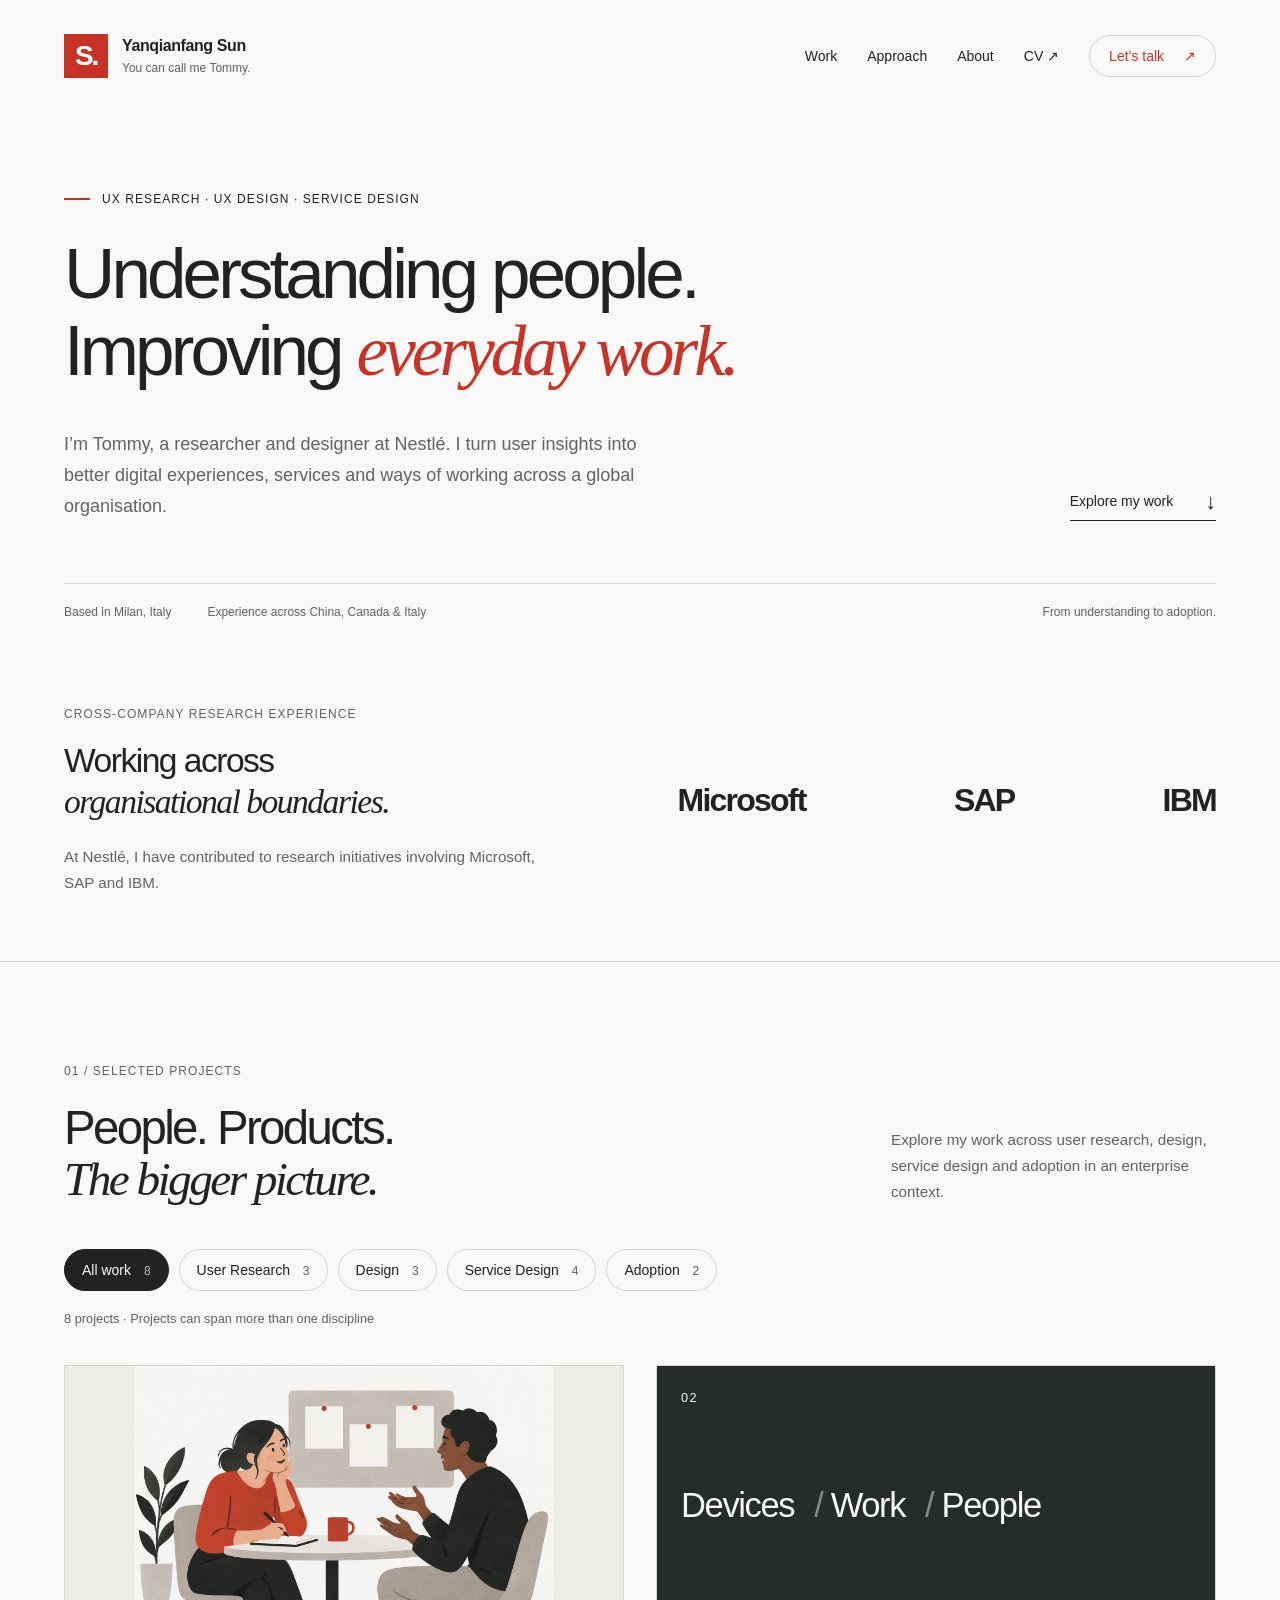
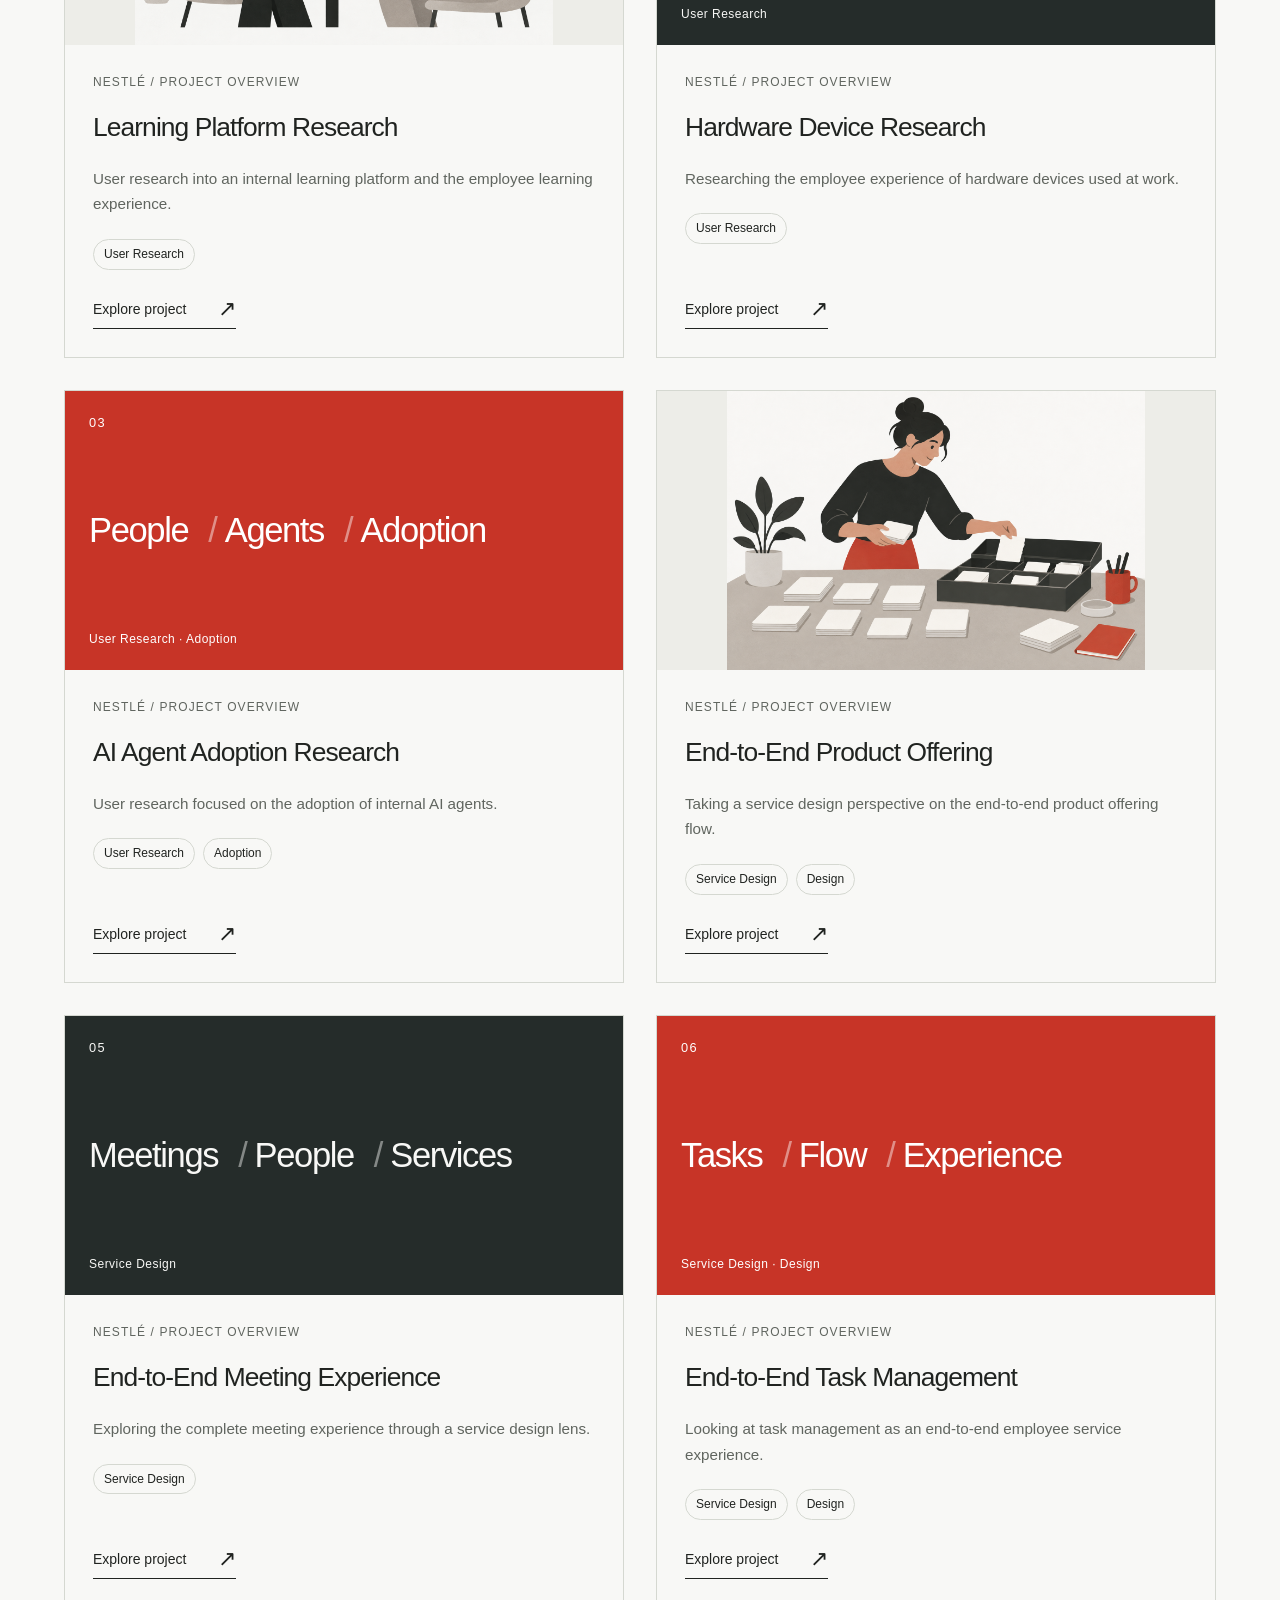
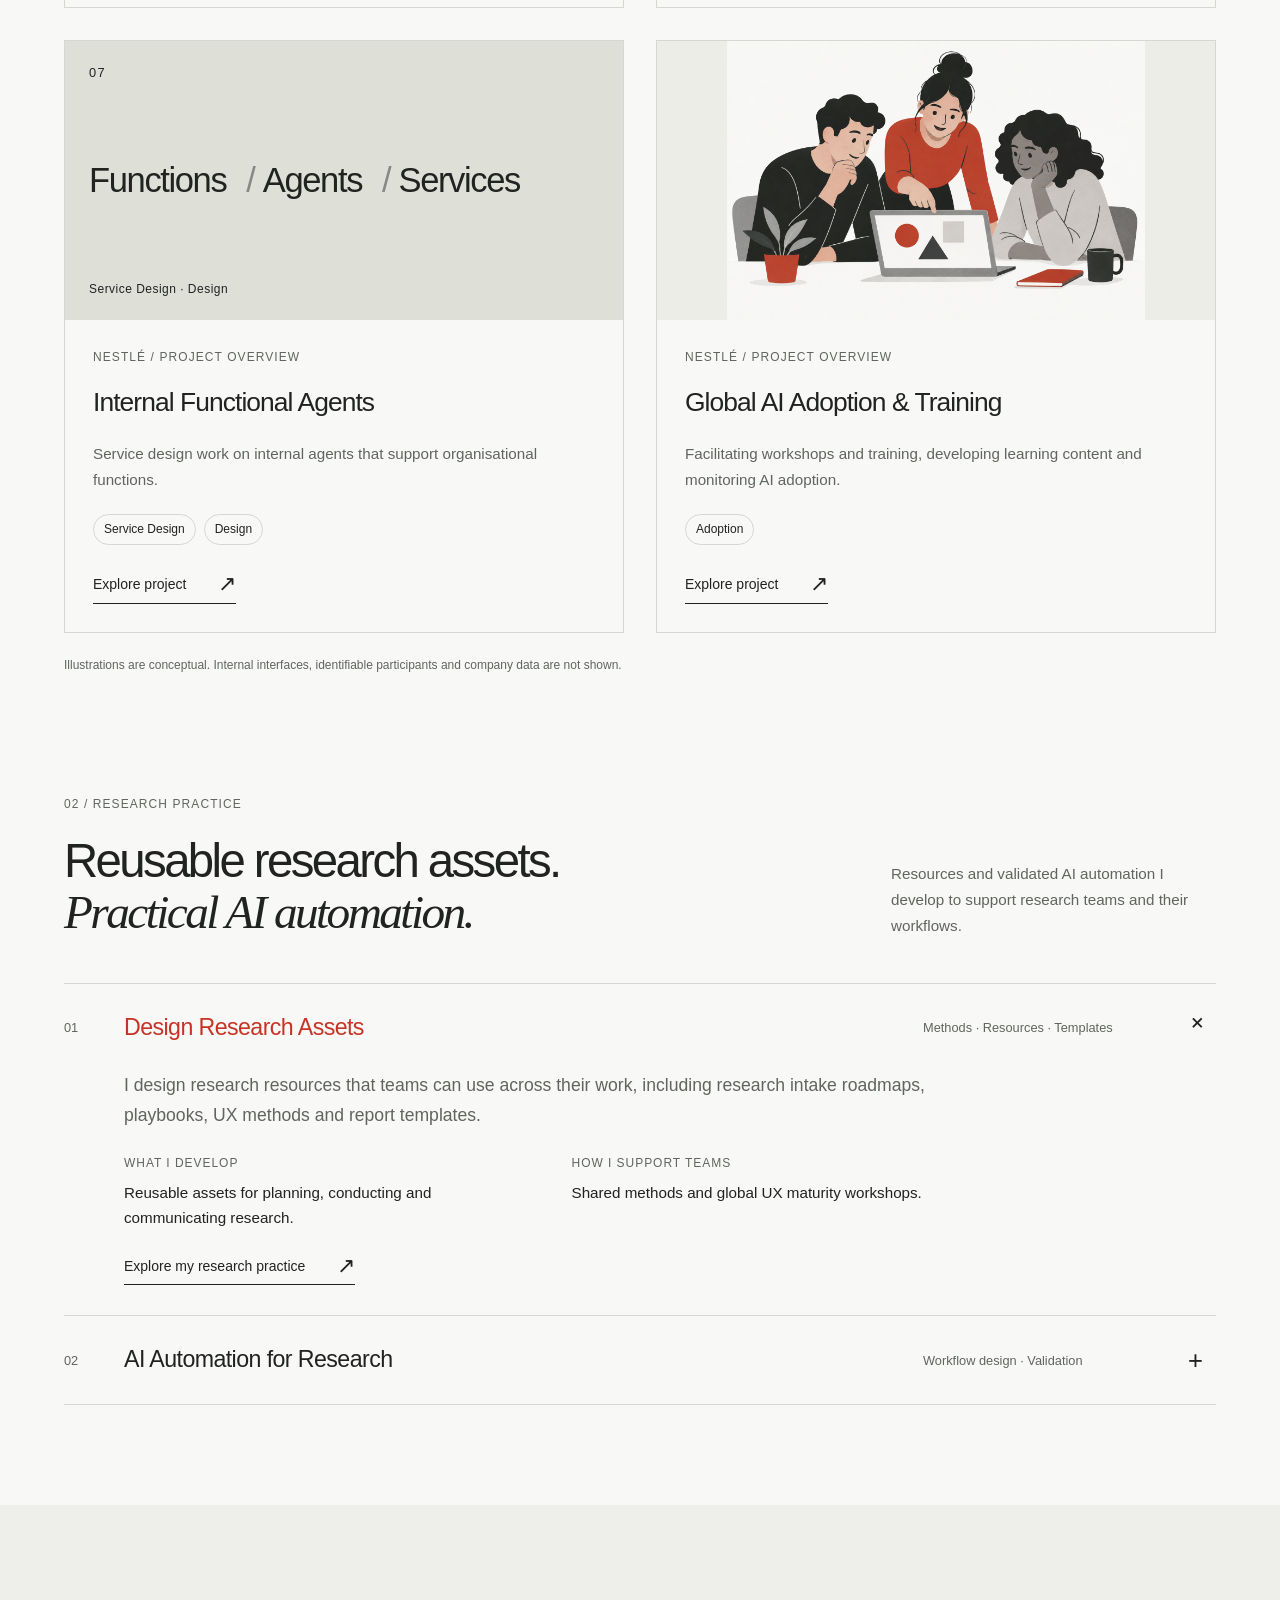
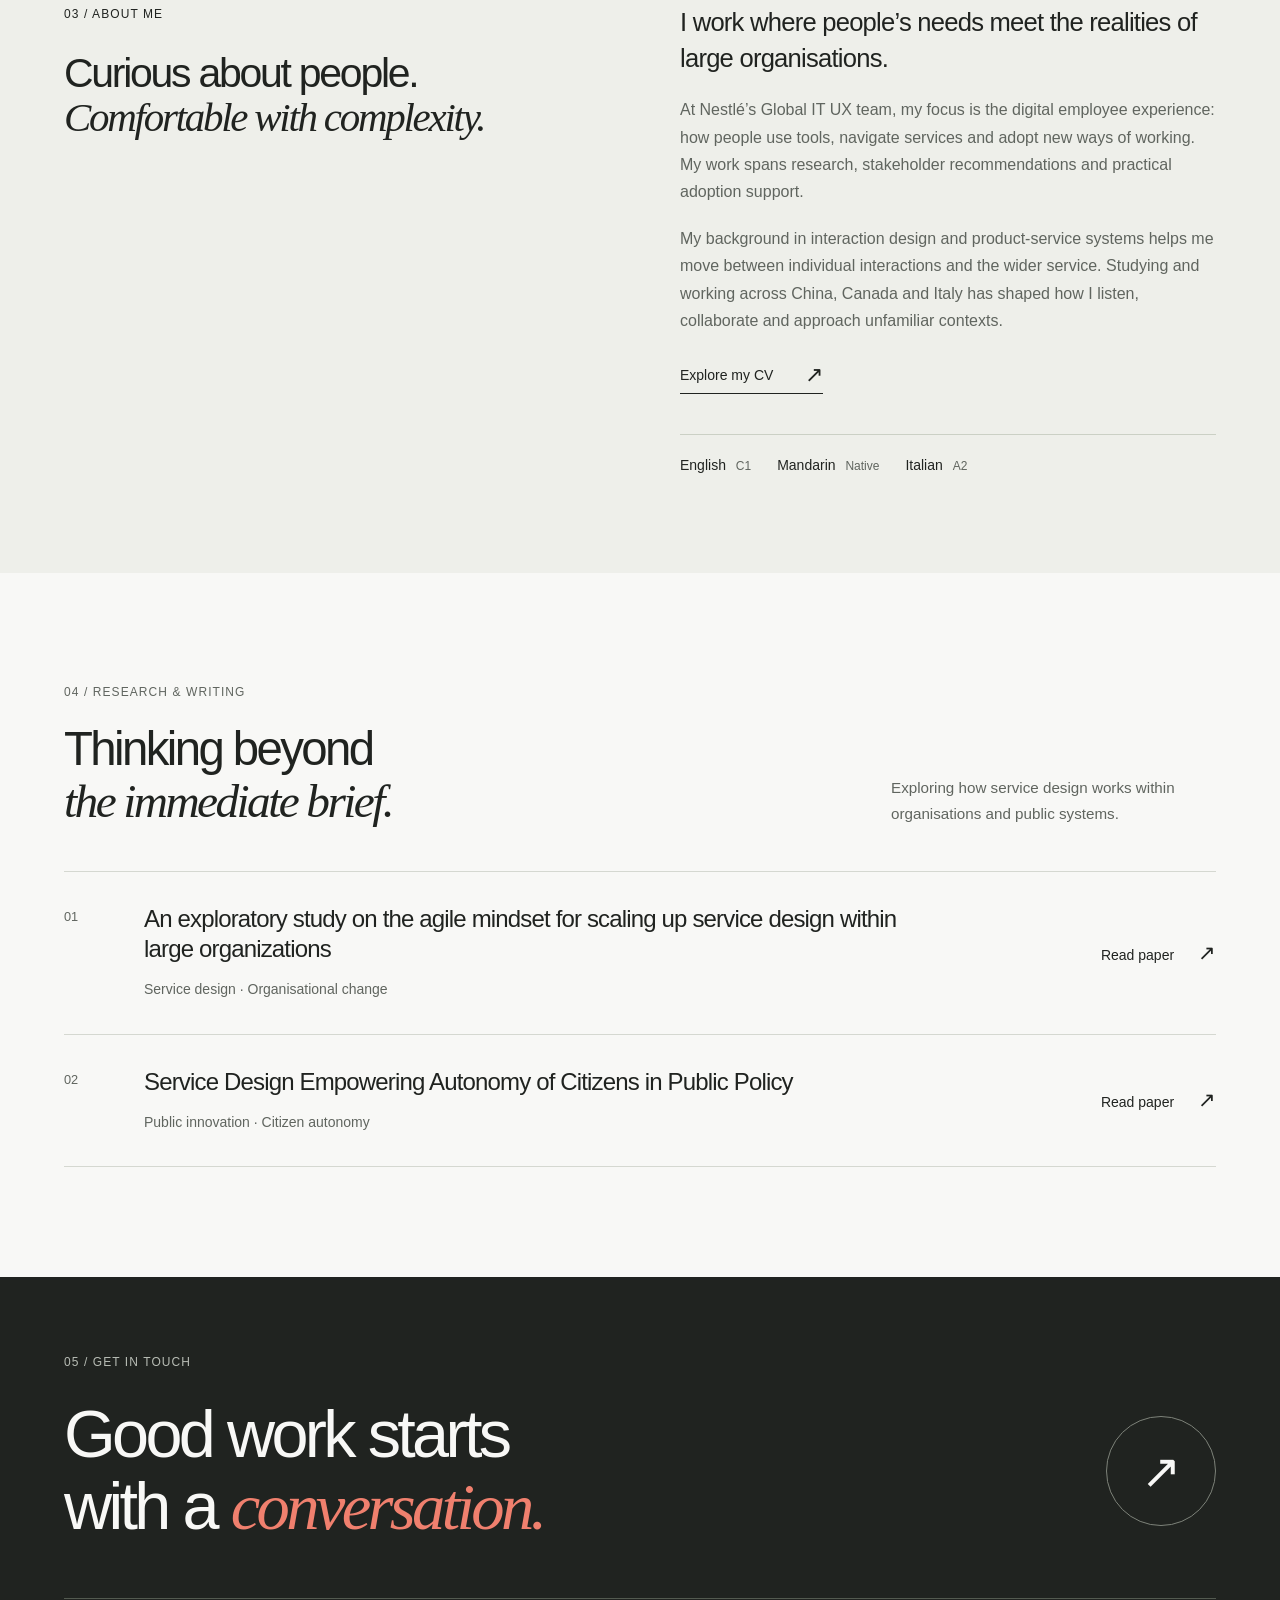
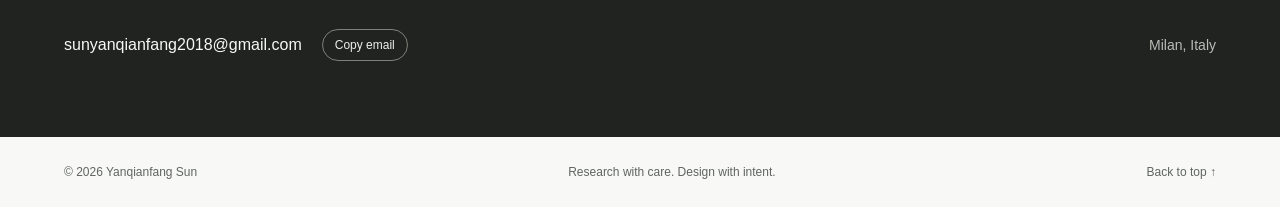
==== index.html @ 47e23030 "Add categorized projects, research practice and concept illustrations" ====
<!doctype html>
<html lang="en">
<head>
  <meta charset="utf-8">
  <meta name="viewport" content="width=device-width, initial-scale=1">
  <meta name="description" content="Yanqianfang (Tommy) Sun — UX researcher, UX designer and service designer working on employee experience, enterprise AI adoption and research practice at Nestlé.">
  <meta name="theme-color" content="#f8f8f6">
  <title>Yanqianfang Sun — Research, UX & Service Design</title>
  <link rel="icon" type="image/svg+xml" href="data:image/svg+xml,%3Csvg xmlns='http://www.w3.org/2000/svg' viewBox='0 0 40 40'%3E%3Crect width='40' height='40' rx='8' fill='%23cc3528'/%3E%3Ctext x='20' y='28' text-anchor='middle' font-family='Arial' font-weight='700' font-size='25' fill='white'%3ES%3C/text%3E%3C/svg%3E">
  <link rel="stylesheet" href="style.css">
  <script src="site.js" defer></script>
  <link rel="stylesheet" href="portfolio-update.css">
</head>
<body>
  <a class="skip-link" href="#main">Skip to content</a>
  <header class="site-header">
    <a class="identity" href="./" aria-label="Yanqianfang Sun home"><span class="monogram" aria-hidden="true">S.</span><span>Yanqianfang Sun<span class="nickname">You can call me Tommy.</span></span></a>
    <nav aria-label="Main navigation"><a href="#work">Work</a><a href="#methods">Approach</a><a href="#about">About</a><a href="cv.html">CV <span aria-hidden="true">↗</span></a><a class="nav-contact" href="#contact">Let’s talk <span aria-hidden="true">↗</span></a></nav>
  </header>
  <main id="main">
    <section class="hero container" aria-labelledby="hero-title">
      <p class="eyebrow"><span class="red-rule" aria-hidden="true"></span> UX Research · UX Design · Service Design</p>
      <h1 id="hero-title">Understanding people.<br>Improving <em>everyday work.</em></h1>
      <div class="hero-bottom"><p>I’m Tommy, a researcher and designer at Nestlé. I turn user insights into better digital experiences, services and ways of working across a global organisation.</p><a class="text-link" href="#work">Explore my work <span aria-hidden="true">↓</span></a></div>
      <div class="hero-context"><span>Based in Milan, Italy</span><span>Experience across China, Canada & Italy</span><span class="context-right">From understanding to adoption.</span></div>
    </section>
    <section class="container collaboration-section" aria-labelledby="collaboration-title">
      <div class="collaboration-intro"><p class="eyebrow">Cross-company research experience</p><h2 id="collaboration-title">Working across<br><em>organisational boundaries.</em></h2><p>At Nestlé, I have contributed to research initiatives involving Microsoft, SAP and IBM.</p></div>
      <ul class="company-list" aria-label="Companies involved in research initiatives"><li>Microsoft</li><li>SAP</li><li>IBM</li></ul>
    </section>
    <section class="work-section container" id="work" aria-labelledby="work-title">
      <div class="section-heading"><div><p class="eyebrow">01 / Selected projects</p><h2 id="work-title">People. Products.<br><em>The bigger picture.</em></h2></div><p>Explore my work across user research, design, service design and adoption in an enterprise context.</p></div>
      <div class="project-controls" hidden>
        <div class="project-filters" role="group" aria-label="Filter experience by discipline">
          <button type="button" data-filter="all" aria-pressed="true">All work <span data-count="all"></span></button>
          <button type="button" data-filter="user-research" aria-pressed="false">User Research <span data-count="user-research"></span></button>
          <button type="button" data-filter="design" aria-pressed="false">Design <span data-count="design"></span></button>
          <button type="button" data-filter="service-design" aria-pressed="false">Service Design <span data-count="service-design"></span></button>
          <button type="button" data-filter="adoption" aria-pressed="false">Adoption <span data-count="adoption"></span></button>
        </div>
        <p id="filter-status" role="status" aria-live="polite" aria-atomic="true"></p>
      </div>
      <div class="work-grid project-gallery"><article class="work-card compact project-card" data-categories="user-research"><a class="project-cover" href="learning-platform.html" aria-label="Explore Learning Platform Research"><img src="research-listening.png" alt="Concept illustration of a researcher listening to another person." width="1536" height="1024" loading="lazy" decoding="async"></a><div class="work-copy"><p class="eyebrow">Nestlé / Project overview</p><h3><a href="learning-platform.html">Learning Platform Research</a></h3><p>User research into an internal learning platform and the employee learning experience.</p><div class="tags"><span>User Research</span></div><a class="text-link" href="learning-platform.html">Explore project <span aria-hidden="true">↗</span></a></div></article><article class="work-card compact project-card" data-categories="user-research"><a class="project-cover" href="hardware-devices.html" aria-label="Explore Hardware Device Research"><div class="topic-cover topic-1"><span class="topic-number">02</span><div class="topic-words"><span>Devices</span><span>Work</span><span>People</span></div><span class="topic-label">User Research</span></div></a><div class="work-copy"><p class="eyebrow">Nestlé / Project overview</p><h3><a href="hardware-devices.html">Hardware Device Research</a></h3><p>Researching the employee experience of hardware devices used at work.</p><div class="tags"><span>User Research</span></div><a class="text-link" href="hardware-devices.html">Explore project <span aria-hidden="true">↗</span></a></div></article><article class="work-card compact project-card" data-categories="user-research adoption"><a class="project-cover" href="agent-adoption-research.html" aria-label="Explore AI Agent Adoption Research"><div class="topic-cover topic-2"><span class="topic-number">03</span><div class="topic-words"><span>People</span><span>Agents</span><span>Adoption</span></div><span class="topic-label">User Research · Adoption</span></div></a><div class="work-copy"><p class="eyebrow">Nestlé / Project overview</p><h3><a href="agent-adoption-research.html">AI Agent Adoption Research</a></h3><p>User research focused on the adoption of internal AI agents.</p><div class="tags"><span>User Research</span><span>Adoption</span></div><a class="text-link" href="agent-adoption-research.html">Explore project <span aria-hidden="true">↗</span></a></div></article><article class="work-card compact project-card" data-categories="service-design design"><a class="project-cover" href="product-offering.html" aria-label="Explore End-to-End Product Offering"><img src="method-toolkit.png" alt="Concept illustration of a designer arranging reusable cards in a toolkit." width="1536" height="1024" loading="lazy" decoding="async"></a><div class="work-copy"><p class="eyebrow">Nestlé / Project overview</p><h3><a href="product-offering.html">End-to-End Product Offering</a></h3><p>Taking a service design perspective on the end-to-end product offering flow.</p><div class="tags"><span>Service Design</span><span>Design</span></div><a class="text-link" href="product-offering.html">Explore project <span aria-hidden="true">↗</span></a></div></article><article class="work-card compact project-card" data-categories="service-design"><a class="project-cover" href="meeting-experience.html" aria-label="Explore End-to-End Meeting Experience"><div class="topic-cover topic-1"><span class="topic-number">05</span><div class="topic-words"><span>Meetings</span><span>People</span><span>Services</span></div><span class="topic-label">Service Design</span></div></a><div class="work-copy"><p class="eyebrow">Nestlé / Project overview</p><h3><a href="meeting-experience.html">End-to-End Meeting Experience</a></h3><p>Exploring the complete meeting experience through a service design lens.</p><div class="tags"><span>Service Design</span></div><a class="text-link" href="meeting-experience.html">Explore project <span aria-hidden="true">↗</span></a></div></article><article class="work-card compact project-card" data-categories="service-design design"><a class="project-cover" href="task-management.html" aria-label="Explore End-to-End Task Management"><div class="topic-cover topic-2"><span class="topic-number">06</span><div class="topic-words"><span>Tasks</span><span>Flow</span><span>Experience</span></div><span class="topic-label">Service Design · Design</span></div></a><div class="work-copy"><p class="eyebrow">Nestlé / Project overview</p><h3><a href="task-management.html">End-to-End Task Management</a></h3><p>Looking at task management as an end-to-end employee service experience.</p><div class="tags"><span>Service Design</span><span>Design</span></div><a class="text-link" href="task-management.html">Explore project <span aria-hidden="true">↗</span></a></div></article><article class="work-card compact project-card" data-categories="service-design design"><a class="project-cover" href="functional-agents.html" aria-label="Explore Internal Functional Agents"><div class="topic-cover topic-0"><span class="topic-number">07</span><div class="topic-words"><span>Functions</span><span>Agents</span><span>Services</span></div><span class="topic-label">Service Design · Design</span></div></a><div class="work-copy"><p class="eyebrow">Nestlé / Project overview</p><h3><a href="functional-agents.html">Internal Functional Agents</a></h3><p>Service design work on internal agents that support organisational functions.</p><div class="tags"><span>Service Design</span><span>Design</span></div><a class="text-link" href="functional-agents.html">Explore project <span aria-hidden="true">↗</span></a></div></article><article class="work-card compact project-card" data-categories="adoption"><a class="project-cover" href="ai-training.html" aria-label="Explore Global AI Adoption &amp; Training"><img src="digital-facilitation.png" alt="Concept illustration of a facilitator helping two people use a digital tool." width="1536" height="1024" loading="lazy" decoding="async"></a><div class="work-copy"><p class="eyebrow">Nestlé / Project overview</p><h3><a href="ai-training.html">Global AI Adoption &amp; Training</a></h3><p>Facilitating workshops and training, developing learning content and monitoring AI adoption.</p><div class="tags"><span>Adoption</span></div><a class="text-link" href="ai-training.html">Explore project <span aria-hidden="true">↗</span></a></div></article></div>
<p class="illustration-note">Illustrations are conceptual. Internal interfaces, identifiable participants and company data are not shown.</p>
    </section>
    <section class="container methods-section" id="methods" aria-labelledby="methods-title">
      <div class="section-heading"><div><p class="eyebrow">02 / Research practice</p><h2 id="methods-title">Reusable research assets.<br><em>Practical AI automation.</em></h2></div><p>Resources and validated AI automation I develop to support research teams and their workflows.</p></div>
      <div class="method-list">
        <details class="method" open><summary><span class="method-index">01</span><span class="method-name">Design Research Assets</span><span class="method-category">Methods · Resources · Templates</span><span class="method-toggle" aria-hidden="true">+</span></summary><div class="method-body"><p>I design research resources that teams can use across their work, including research intake roadmaps, playbooks, UX methods and report templates.</p><dl><div><dt>What I develop</dt><dd>Reusable assets for planning, conducting and communicating research.</dd></div><div><dt>How I support teams</dt><dd>Shared methods and global UX maturity workshops.</dd></div></dl><a class="text-link" href="research-practice.html">Explore my research practice <span aria-hidden="true">↗</span></a></div></details>
        <details class="method"><summary><span class="method-index">02</span><span class="method-name">AI Automation for Research</span><span class="method-category">Workflow design · Validation</span><span class="method-toggle" aria-hidden="true">+</span></summary><div class="method-body"><p>I develop and validate AI-assisted automation for research workflows, including functional agents for internal research teams.</p><dl><div><dt>What I develop</dt><dd>AI automation and agents supporting internal research workflows.</dd></div><div><dt>My contribution</dt><dd>Building workflow tools and supporting their adoption by research teams.</dd></div></dl><a class="text-link" href="research-practice.html">Explore my research practice <span aria-hidden="true">↗</span></a></div></details>
      </div>
    </section>
    <section class="about-section" id="about" aria-labelledby="about-title"><div class="container about-layout"><div><p class="eyebrow">03 / About me</p><h2 id="about-title">Curious about people.<br><em>Comfortable with complexity.</em></h2></div><div class="about-body"><p class="large-copy">I work where people’s needs meet the realities of large organisations.</p><p>At Nestlé’s Global IT UX team, my focus is the digital employee experience: how people use tools, navigate services and adopt new ways of working. My work spans research, stakeholder recommendations and practical adoption support.</p><p>My background in interaction design and product-service systems helps me move between individual interactions and the wider service. Studying and working across China, Canada and Italy has shaped how I listen, collaborate and approach unfamiliar contexts.</p><a class="text-link" href="cv.html">Explore my CV <span aria-hidden="true">↗</span></a><div class="language-line"><span>English <small>C1</small></span><span>Mandarin <small>Native</small></span><span>Italian <small>A2</small></span></div></div></div></section>
    <section class="container writing-section" id="writing" aria-labelledby="writing-title"><div class="section-heading"><div><p class="eyebrow">04 / Research & writing</p><h2 id="writing-title">Thinking beyond<br><em>the immediate brief.</em></h2></div><p>Exploring how service design works within organisations and public systems.</p></div><a class="paper-row" href="https://www.researchgate.net/publication/384446736_An_exploratory_study_on_the_agile_mindset_for_scaling_up_service_design_within_large_organizations" target="_blank" rel="noopener noreferrer"><span class="paper-index">01</span><div><h3>An exploratory study on the agile mindset for scaling up service design within large organizations</h3><p>Service design · Organisational change</p></div><span class="paper-link">Read paper <span aria-hidden="true">↗</span><span class="sr-only"> (opens in new tab)</span></span></a><a class="paper-row" href="https://www.researchgate.net/publication/371905313_Service_Design_Empowering_Autonomy_of_Citizens_in_Public_Policy_-_Reflecting_on_the_implication_of_service_design_in_public_policy_to_raise_citizens%27_autonomy" target="_blank" rel="noopener noreferrer"><span class="paper-index">02</span><div><h3>Service Design Empowering Autonomy of Citizens in Public Policy</h3><p>Public innovation · Citizen autonomy</p></div><span class="paper-link">Read paper <span aria-hidden="true">↗</span><span class="sr-only"> (opens in new tab)</span></span></a></section>
    <section class="contact-section" id="contact" aria-labelledby="contact-title"><div class="container"><p class="eyebrow">05 / Get in touch</p><div class="contact-main"><h2 id="contact-title">Good work starts<br>with a <em>conversation.</em></h2><a class="contact-arrow" href="mailto:sunyanqianfang2018@gmail.com" aria-label="Email Tommy"><span aria-hidden="true">↗</span></a></div><div class="contact-bottom"><a href="mailto:sunyanqianfang2018@gmail.com">sunyanqianfang2018@gmail.com</a><button class="copy-email" type="button">Copy email</button><span id="copy-status" role="status"></span><span class="contact-location">Milan, Italy</span></div></div></section>
  </main>
  <footer class="container site-footer"><span>© <span data-year>2026</span> Yanqianfang Sun</span><span>Research with care. Design with intent.</span><a href="#main">Back to top ↑</a></footer>
</body>
</html>
---- style.css ----
@charset "UTF-8";
:root{--paper:#f8f8f6;--ink:#202320;--muted:#60655f;--line:#d5d8d1;--red:#c73427;--soft:#eeefea;--white:#fff;--font:Inter,"Helvetica Neue",Arial,sans-serif;color-scheme:light;font-family:var(--font);color:var(--ink);background:var(--paper);font-synthesis:none;scroll-behavior:smooth;scroll-padding-top:100px}
*{box-sizing:border-box}body{margin:0}a{color:inherit;text-decoration:none}button{font:inherit}a,button{-webkit-tap-highlight-color:transparent}a:focus-visible,button:focus-visible,summary:focus-visible{outline:3px solid var(--red);outline-offset:6px}p{font-size:1rem;line-height:1.7;margin:0 0 1.25rem}h1,h2,h3{margin:0;font-weight:500}h1,h2{letter-spacing:-.055em;line-height:1.08}h3{letter-spacing:-.035em;line-height:1.25}em{font-family:Georgia,"Times New Roman",serif;font-weight:400}::selection{background:#f6bdb3;color:#1c201d}.container{max-width:1440px;margin-inline:auto;padding-inline:64px}.site-header{max-width:1568px;margin:auto;min-height:112px;padding:28px 64px;display:flex;align-items:center;justify-content:space-between;gap:32px}.identity{display:flex;gap:14px;align-items:center;font-size:1rem;font-weight:600;letter-spacing:-.025em}.monogram{display:grid;place-items:center;background:var(--red);color:white;width:44px;height:44px;font-size:1.75rem;font-weight:700;letter-spacing:-.08em}.nickname{display:block;font-size:.75rem;color:var(--muted);font-weight:400;letter-spacing:0;margin-top:6px}nav{display:flex;gap:30px;align-items:center;font-size:.875rem}nav a{padding-block:10px;position:relative;white-space:nowrap}nav a:hover,nav a[aria-current=location]{color:var(--red)}nav .nav-contact{border:1px solid var(--line);padding:12px 19px;border-radius:30px}.nav-contact span{margin-left:16px}.hero{padding-top:78px}.eyebrow{display:flex;align-items:center;gap:12px;font-size:.75rem;letter-spacing:.09em;text-transform:uppercase;font-weight:500;line-height:1.5;margin-bottom:28px}.red-rule{width:26px;height:2px;background:var(--red)}h1{font-size:clamp(3rem,5.55vw,5.65rem);max-width:1250px}h1 em{color:var(--red);letter-spacing:-.055em}.hero-bottom{display:flex;justify-content:space-between;gap:40px;align-items:flex-end;margin-top:40px}.hero-bottom p{max-width:600px;font-size:1.125rem;color:var(--muted);margin:0}.text-link{font-size:.875rem;font-weight:500;display:inline-flex;align-items:center;gap:32px;border-bottom:1px solid currentColor;padding-bottom:8px;white-space:nowrap}.text-link span{font-size:1.35rem;line-height:1}.text-link:hover{color:var(--red)}.hero-context{border-top:1px solid var(--line);display:flex;gap:36px;margin-top:62px;padding:21px 0;font-size:.75rem;color:var(--muted)}.context-right{margin-left:auto}.work-section{padding-top:100px;padding-bottom:110px}.section-heading{display:flex;justify-content:space-between;gap:50px;align-items:flex-end;margin-bottom:44px}.section-heading .eyebrow{color:var(--muted);margin-bottom:22px}h2{font-size:clamp(2.25rem,3.7vw,3.65rem)}.section-heading>p{max-width:325px;color:var(--muted);margin:0;font-size:.95rem}.work-card{min-width:0}.featured{display:grid;grid-template-columns:1.2fr 1fr;border:1px solid var(--line)}.work-visual{display:flex;flex-direction:column;min-width:0;padding:30px;overflow:hidden;min-height:355px;transition:background .25s}.visual-top,.visual-bottom{display:flex;align-items:center;justify-content:space-between;gap:20px;font-size:.75rem;line-height:1.5}.visual-top{letter-spacing:.1em}.visual-bottom{margin-top:auto;padding-top:25px;letter-spacing:0}.circle-arrow{display:grid;place-items:center;width:36px;height:36px;border:1px solid currentColor;border-radius:50%;font-size:1.3rem;flex-shrink:0;transition:transform .25s}.work-visual:hover .circle-arrow{transform:rotate(45deg)}.employee-visual{background:#dedfd7;color:#30372a}.journey{display:flex;align-items:center;margin-top:66px}.journey>span:not(.journey-line){border:1px solid #87907d;border-radius:50%;width:110px;height:110px;display:grid;place-items:center;font-size:1rem;flex-shrink:0}.journey-line{height:1px;background:#87907d;flex:1;min-width:8px}.visual-statement{font-size:1.4rem;line-height:1.3;letter-spacing:-.04em;margin:28px 0 0}.work-copy{padding:40px;display:flex;flex-direction:column;align-items:flex-start}.work-copy>.eyebrow{font-size:.75rem;color:var(--muted);margin-bottom:20px}.work-copy h3{font-size:2rem;max-width:440px;margin-bottom:22px}.work-copy h3 a:hover{text-decoration:underline;text-decoration-thickness:1px;text-underline-offset:5px}.work-copy>p:not(.eyebrow){color:var(--muted);font-size:.95rem;margin-bottom:22px}.tags{display:flex;flex-wrap:wrap;gap:8px;margin-bottom:28px}.tags span{font-size:.75rem;border:1px solid var(--line);border-radius:30px;padding:6px 10px;line-height:1.4}.work-copy>.text-link{margin-top:auto}.work-grid{display:grid;grid-template-columns:1fr 1fr;gap:32px;margin-top:32px}.compact{border:1px solid var(--line);display:flex;flex-direction:column}.compact .work-copy{flex:1;padding:32px}.compact .work-copy h3{font-size:1.75rem}.ai-visual{background:#c73427;color:#fff2e9}.ai-visual .visual-statement{font-size:3.5rem;margin-top:35px;line-height:1.05;letter-spacing:-.05em}.adoption-steps{display:flex;justify-content:space-between;align-items:center;gap:12px;margin-top:30px;padding-block:15px;border-top:1px solid #e07d70;font-size:.875rem}.practice-visual{background:#252c2a;color:#f2f3ea}.practice-stack{display:flex;flex-direction:column;margin:30px 0 0}.practice-stack span{font-size:1.6rem;padding:10px 15px;border:1px solid #616863;letter-spacing:-.04em;line-height:1.3}.practice-stack span:nth-child(2){margin-left:24px;margin-top:-1px}.practice-stack span:nth-child(3){margin-left:48px;margin-top:-1px}.about-section{background:var(--soft);padding-block:100px}.about-layout{display:grid;grid-template-columns:1fr 1fr;gap:80px}.about-layout h2{font-size:clamp(2.1rem,3.2vw,3.25rem)}.about-body>p{color:var(--muted);font-size:1rem}.about-body .large-copy{font-size:1.6rem;line-height:1.4;color:var(--ink);letter-spacing:-.03em}.about-body .text-link{margin-top:10px}.language-line{border-top:1px solid #cbd0c5;margin-top:40px;padding-top:22px;display:flex;flex-wrap:wrap;gap:26px;font-size:.875rem}.language-line small{color:var(--muted);font-size:.75rem;margin-left:6px}.writing-section{padding-top:110px;padding-bottom:110px}.paper-row{display:grid;grid-template-columns:50px 1fr 140px;gap:30px;padding:32px 0;border-top:1px solid var(--line);align-items:center}.paper-row:last-child{border-bottom:1px solid var(--line)}.paper-index{font-size:.8rem;color:var(--muted);align-self:start;padding-top:5px}.paper-row h3{font-size:1.5rem;max-width:800px}.paper-row p{font-size:.875rem;color:var(--muted);margin:14px 0 0}.paper-link{font-size:.875rem;text-align:right;white-space:nowrap}.paper-link>span:first-child{margin-left:20px;font-size:1.3rem}.paper-row:hover h3,.paper-row:hover .paper-link{color:var(--red)}.contact-section{background:var(--ink);color:var(--paper);padding-block:76px}.contact-section .eyebrow{color:#b8bdb5}.contact-main{display:flex;align-items:center;justify-content:space-between;gap:32px}.contact-main h2{font-size:clamp(2.6rem,5.2vw,5rem)}.contact-main h2 em{color:#f0806e}.contact-arrow{border:1px solid #7d8279;border-radius:50%;width:110px;height:110px;display:grid;place-items:center;font-size:3rem;transition:background .2s,transform .2s;flex-shrink:0}.contact-arrow:hover{background:var(--red);transform:rotate(45deg)}.contact-bottom{display:flex;align-items:center;gap:20px;border-top:1px solid #535a50;padding-top:30px;margin-top:55px;font-size:1rem}.contact-bottom>a{overflow-wrap:anywhere}.copy-email{font-size:.75rem;color:#eee;background:none;border:1px solid #7d8279;border-radius:20px;padding:8px 12px;cursor:pointer;white-space:nowrap}.copy-email:hover{background:#434a40}#copy-status{font-size:.75rem;color:#eab3a8}.contact-location{margin-left:auto;font-size:.875rem;color:#b8bdb5;white-space:nowrap}.site-footer{padding-block:28px;display:flex;gap:20px;justify-content:space-between;font-size:.75rem;color:var(--muted)}.site-footer a:hover{color:var(--red)}.skip-link{position:fixed;z-index:10;top:10px;left:10px;padding:14px;background:var(--ink);color:white;transform:translateY(-150%)}.skip-link:focus{transform:none}.sr-only{position:absolute;width:1px;height:1px;padding:0;margin:-1px;overflow:hidden;clip:rect(0,0,0,0);white-space:nowrap;border:0}
@media(min-width:1600px){.hero{padding-top:100px}}
@media(max-width:1100px){.container{padding-inline:40px}.site-header{padding-inline:40px}.hero{padding-top:58px}.featured{grid-template-columns:1fr 1fr}.work-copy{padding:28px}.journey>span:not(.journey-line){width:85px;height:85px;font-size:.875rem}.journey{margin-top:70px}.about-layout{gap:40px}.work-copy h3{font-size:1.7rem}.ai-visual .visual-statement{font-size:3rem}.context-right{display:none}.contact-bottom{flex-wrap:wrap}}
@media(max-width:760px){:root{scroll-padding-top:25px}.container{padding-inline:24px}.site-header{padding:20px 24px;min-height:90px;gap:15px;align-items:flex-start}.identity{font-size:.875rem;gap:10px}.monogram{width:36px;height:36px;font-size:1.4rem}.nickname{font-size:.75rem}nav{gap:18px;font-size:.875rem}nav .nav-contact{display:none}.hero{padding-top:50px}h1{font-size:clamp(2.8rem,7.6vw,4rem);letter-spacing:-.06em}h1 br{display:block}.eyebrow{font-size:.75rem;letter-spacing:.045em;gap:8px;margin-bottom:24px}.red-rule{width:18px;flex-shrink:0}.hero-bottom{flex-direction:column;align-items:flex-start;gap:26px;margin-top:26px}.hero-bottom p{font-size:1rem}.hero-context{margin-top:36px;gap:12px;flex-direction:column;padding:20px 0}.work-section{padding-top:55px;padding-bottom:65px}.section-heading{flex-direction:column;align-items:flex-start;gap:25px;margin-bottom:28px}.section-heading>p{max-width:100%}.featured{grid-template-columns:1fr}.work-visual{min-height:335px;padding:24px}.journey{margin-top:48px}.journey>span:not(.journey-line){width:92px;height:92px}.work-copy,.compact .work-copy{padding:26px}.work-copy h3,.compact .work-copy h3{font-size:1.65rem}.work-grid{grid-template-columns:1fr;gap:26px;margin-top:26px}.ai-visual .visual-statement{font-size:clamp(2.6rem,10vw,3.3rem)}.about-section{padding-block:60px}.about-layout{grid-template-columns:1fr;gap:35px}.about-layout h2{font-size:2.5rem}.about-body .large-copy{font-size:1.35rem}.writing-section{padding-block:65px}.paper-row{grid-template-columns:25px 1fr;gap:12px;padding:26px 0}.paper-row h3{font-size:1.3rem}.paper-link{grid-column:2;text-align:left;margin-top:5px}.contact-section{padding-block:55px}.contact-main{align-items:flex-end;gap:15px}.contact-main h2{font-size:clamp(2.1rem,7.5vw,3rem)}.contact-arrow{width:55px;height:55px;font-size:2rem}.contact-bottom{gap:16px;margin-top:32px;padding-top:24px}.contact-bottom>a{font-size:.9rem}.contact-location{width:100%;margin-left:0}.site-footer{flex-wrap:wrap;gap:15px;font-size:.75rem}.site-footer>span:nth-child(2){display:none}.site-footer>a{margin-left:auto}}
@media(max-width:390px){.site-header{padding-inline:18px}.container{padding-inline:18px}.identity .nickname{display:none}nav{gap:13px}.identity{font-size:.8rem}.monogram{width:30px;height:30px}.journey>span:not(.journey-line){width:62px;height:62px}.adoption-steps{gap:8px;font-size:.8rem}.contact-arrow{display:none}}
@media(prefers-reduced-motion:reduce){:root{scroll-behavior:auto}*,*::before,*::after{animation:none!important;transition:none!important}}
---- portfolio-update.css ----
.collaboration-section{display:grid;grid-template-columns:1fr 1fr;align-items:center;gap:75px;padding-top:65px;padding-bottom:65px;border-bottom:1px solid var(--line)}.collaboration-intro .eyebrow{color:var(--muted);margin-bottom:18px}.collaboration-intro h2{font-size:2.1rem;line-height:1.2;letter-spacing:-.045em}.collaboration-intro>p:last-child{font-size:.95rem;color:var(--muted);max-width:490px;margin:22px 0 0}.company-list{display:flex;align-items:center;justify-content:space-between;gap:25px;list-style:none;margin:0;padding:0}.company-list li{font-size:clamp(1.4rem,2.5vw,2.5rem);font-weight:600;letter-spacing:-.055em}.project-controls{margin-bottom:35px}.project-filters{display:flex;flex-wrap:wrap;gap:10px}.project-filters button{border:1px solid var(--line);background:transparent;border-radius:30px;padding:12px 17px;color:var(--ink);font-size:.875rem;cursor:pointer;transition:background .2s,color .2s}.project-filters button:hover{border-color:var(--ink)}.project-filters button[aria-pressed=true]{background:var(--ink);color:var(--paper);border-color:var(--ink)}.project-filters button span{font-size:.75rem;margin-left:9px;opacity:.7}.project-controls[hidden],.work-card[hidden],.work-grid[hidden]{display:none!important}#filter-status{font-size:.8rem;color:var(--muted);margin:17px 0 0;min-height:1.5em}.methods-section{padding-top:10px;padding-bottom:100px}.method{border-top:1px solid var(--line)}.method:last-child{border-bottom:1px solid var(--line)}.method summary{display:grid;grid-template-columns:35px 1fr 240px 28px;align-items:center;gap:25px;cursor:pointer;list-style:none;padding:28px 0}.method summary::-webkit-details-marker{display:none}.method-index{font-size:.8rem;color:var(--muted)}.method-name{font-size:1.45rem;letter-spacing:-.025em;line-height:1.35}.method-category{font-size:.8rem;color:var(--muted)}.method-toggle{font-size:1.6rem;font-weight:300;transition:transform .2s}.method[open] .method-toggle{transform:rotate(45deg)}.method[open] .method-name{color:var(--red)}.method-body{padding:0 0 30px 60px;max-width:920px}.method-body>p{font-size:1.1rem;color:var(--muted)}.method-body dl{display:grid;grid-template-columns:1fr 1fr;gap:35px;margin:25px 0}.method-body dt{font-size:.75rem;text-transform:uppercase;letter-spacing:.08em;color:var(--muted);margin-bottom:10px}.method-body dd{font-size:.95rem;line-height:1.65;margin:0}.work-illustration{display:block;width:100%;height:230px;object-fit:contain;margin:20px 0 0}.work-visual.has-illustration{background:#f3f1eb;color:var(--ink);padding-bottom:24px}.work-visual.has-illustration .visual-bottom{padding-top:14px}.illustration-note{font-size:.75rem;color:var(--muted);margin:22px 0 0}.site-header{flex-wrap:wrap}.site-header nav{flex-wrap:wrap}
@media(max-width:1100px){.collaboration-section{gap:45px}.company-list{gap:20px}.method summary{grid-template-columns:30px 1fr 170px 24px;gap:18px}.method-body{padding-left:48px}.site-header nav{gap:20px}}
@media(max-width:760px){.collaboration-section{grid-template-columns:1fr;gap:30px;padding-top:35px;padding-bottom:40px}.collaboration-intro h2{font-size:1.8rem}.company-list{justify-content:flex-start;gap:40px}.company-list li{font-size:1.65rem}.project-filters{gap:8px}.project-filters button{padding:10px 13px;font-size:.875rem}.project-controls{margin-bottom:24px}.methods-section{padding-top:0;padding-bottom:60px}.method summary{grid-template-columns:22px 1fr 20px;gap:13px;padding:22px 0}.method-name{font-size:1.2rem}.method-category{grid-column:2;grid-row:2;font-size:.75rem}.method-toggle{grid-column:3;grid-row:1}.method-body{padding-left:35px;padding-bottom:24px}.method-body>p{font-size:1rem}.method-body dl{grid-template-columns:1fr;gap:20px}.work-illustration{height:215px}.site-header{row-gap:16px}.site-header nav{gap:17px}.site-header .identity{margin-right:auto}}
@media(max-width:420px){.company-list{gap:28px}.company-list li{font-size:1.45rem}.site-header nav{width:100%;justify-content:space-between;gap:16px}.site-header nav a{padding-block:5px}.work-illustration{height:180px}.method-body{padding-left:0}}
.project-gallery{margin-top:0}.project-cover{display:block;overflow:hidden;background:#edede8;aspect-ratio:2 / 1}.project-cover>img{display:block;width:100%;height:100%;object-fit:contain;transition:transform .35s}.project-cover:hover>img{transform:scale(1.03)}.project-card .work-copy{padding:28px}.project-card .work-copy h3{font-size:1.65rem}.topic-cover{height:100%;padding:24px;display:flex;flex-direction:column;justify-content:space-between;background:#dedfd7}.topic-1{background:#252c2a;color:#f8f8f6}.topic-2{background:#c73427;color:white}.topic-number{font-size:.8rem;letter-spacing:.1em}.topic-words{display:flex;flex-wrap:wrap;gap:0 20px;max-width:90%;font-size:clamp(1.5rem,2.7vw,2.65rem);letter-spacing:-.04em;line-height:1.15}.topic-words span+span:before{content:' / ';opacity:.45;font-weight:300}.topic-label{font-size:.75rem;letter-spacing:.04em}.project-overview{display:grid;grid-template-columns:minmax(0,1fr) minmax(0,1.3fr);gap:70px;padding-bottom:75px}.project-overview:not(:has(.project-figure)){display:block}.project-overview:not(:has(.project-figure))>.detail-body{max-width:850px;margin:auto}.project-figure{margin:0;align-self:start;position:sticky;top:35px}.project-figure img{display:block;width:100%;height:auto}.project-figure figcaption{font-size:.75rem;line-height:1.5;color:var(--muted);margin-top:14px}.approach-link{margin-top:26px}.project-overview .detail-body h2{font-size:2.1rem}.project-overview .detail-body section{padding-bottom:35px}.project-overview .disclosure{font-size:.8rem}
@media(max-width:900px){.project-overview{gap:35px}.project-cover{aspect-ratio:1.7/1}.topic-words{font-size:2rem}.topic-cover{padding:20px}.project-overview .detail-body h2{font-size:1.85rem}}
@media(max-width:760px){.project-overview{grid-template-columns:1fr;padding-bottom:45px;gap:35px}.project-figure{position:static;max-width:500px}.project-cover{aspect-ratio:1.8/1}.topic-words{font-size:2rem}.project-card .work-copy{padding:25px}.project-card .work-copy h3{font-size:1.5rem}.project-gallery{gap:24px}}
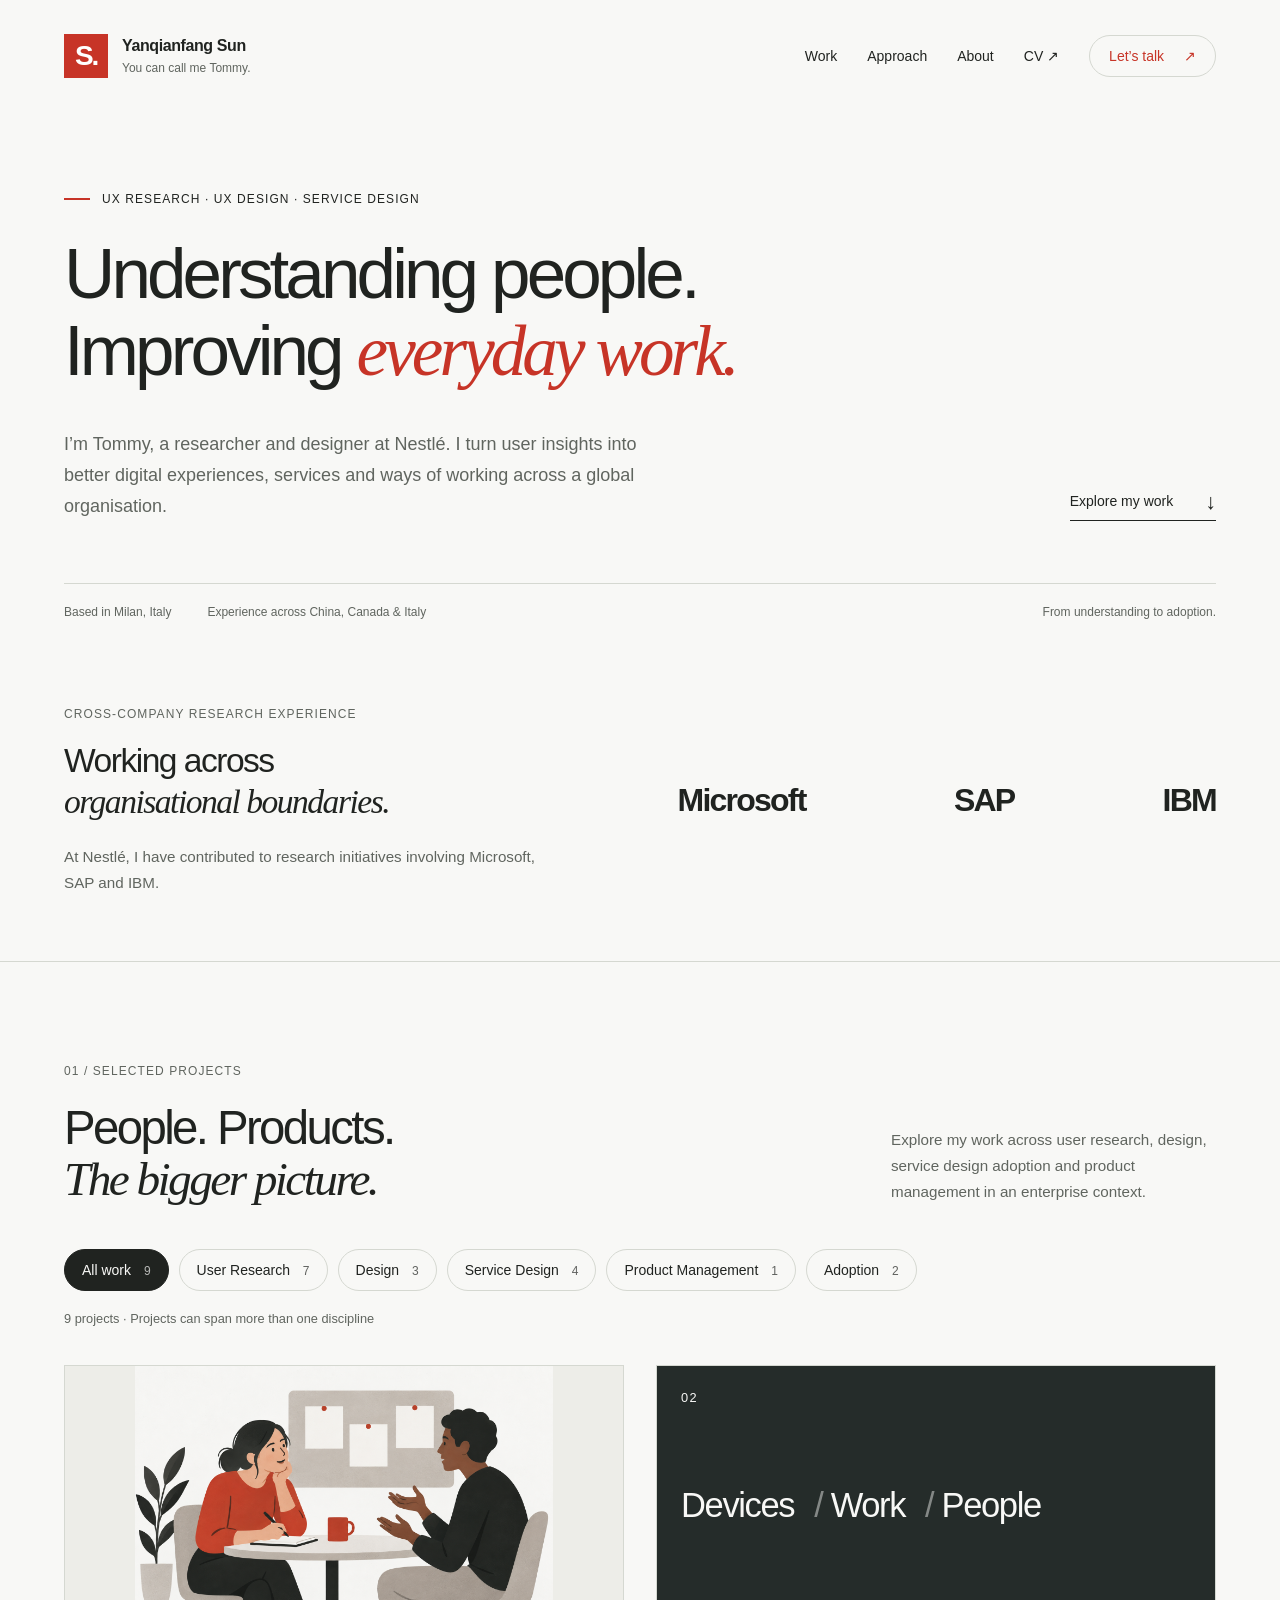
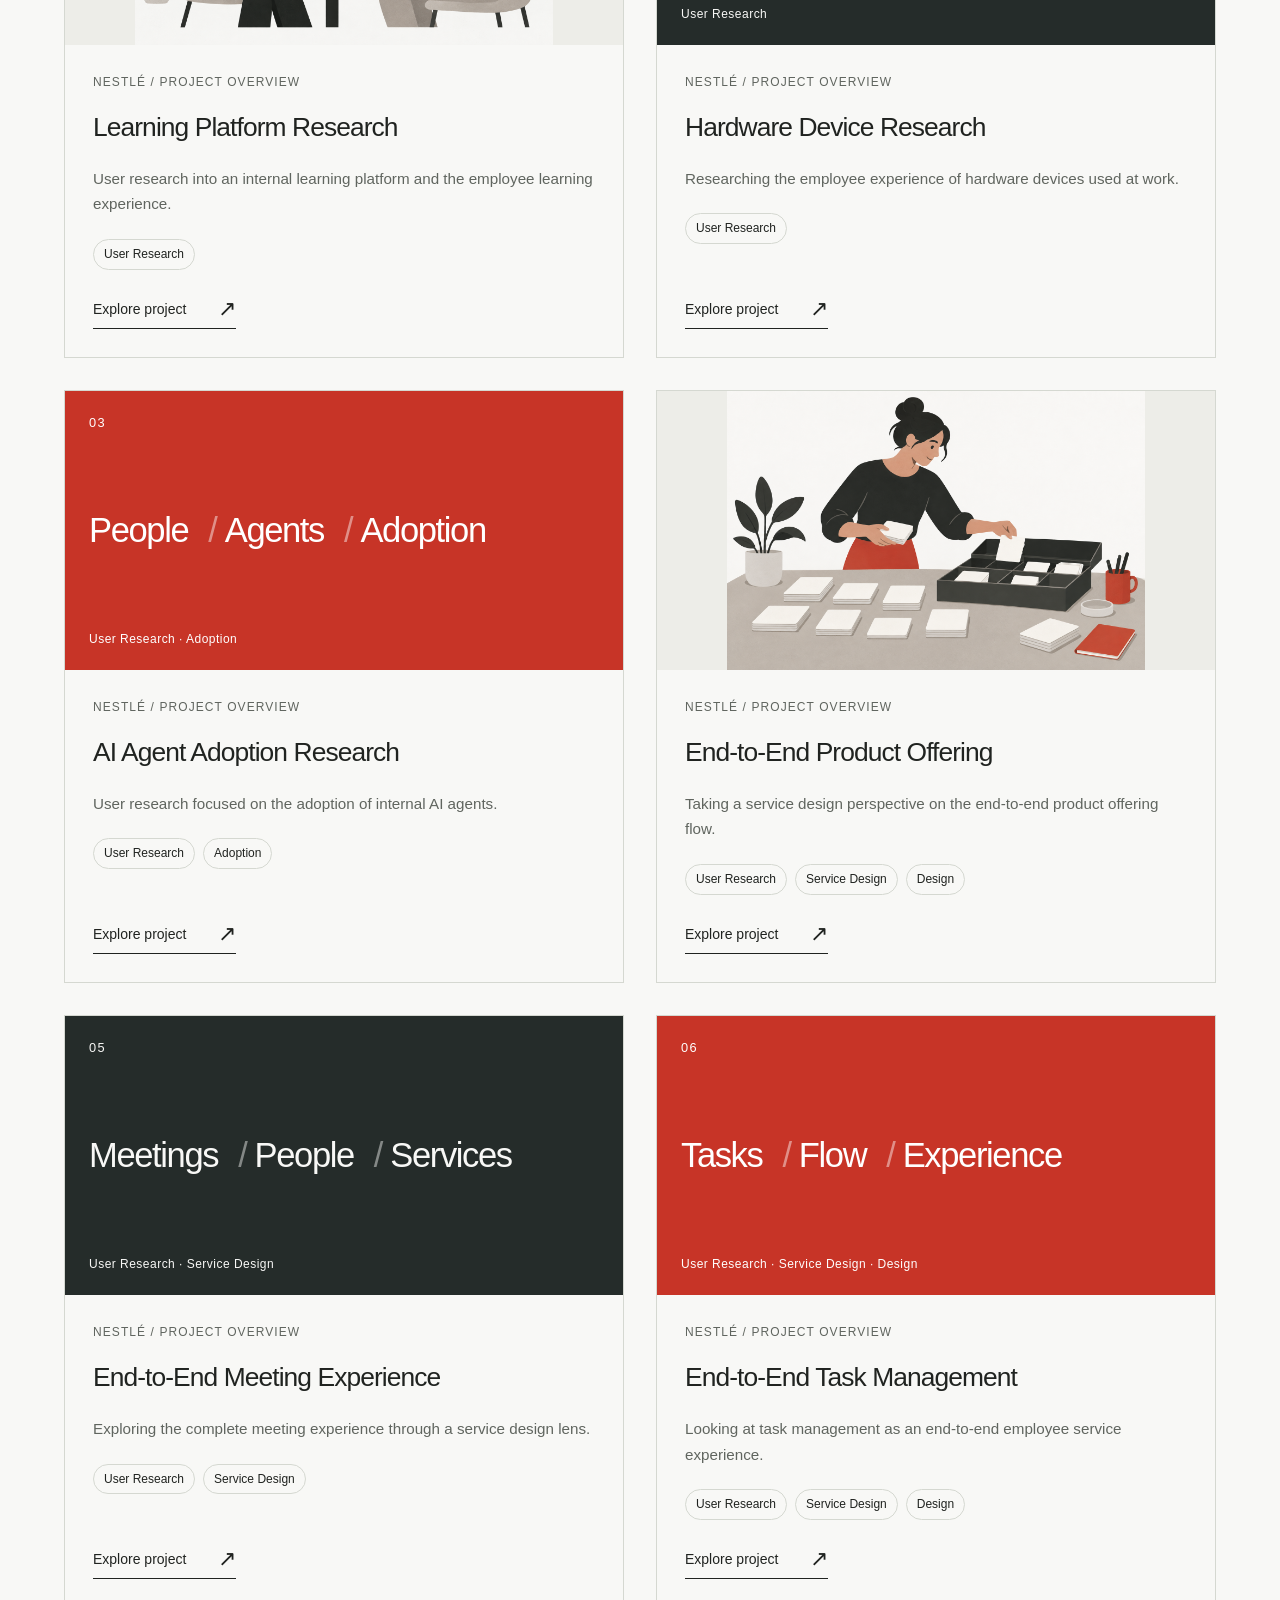
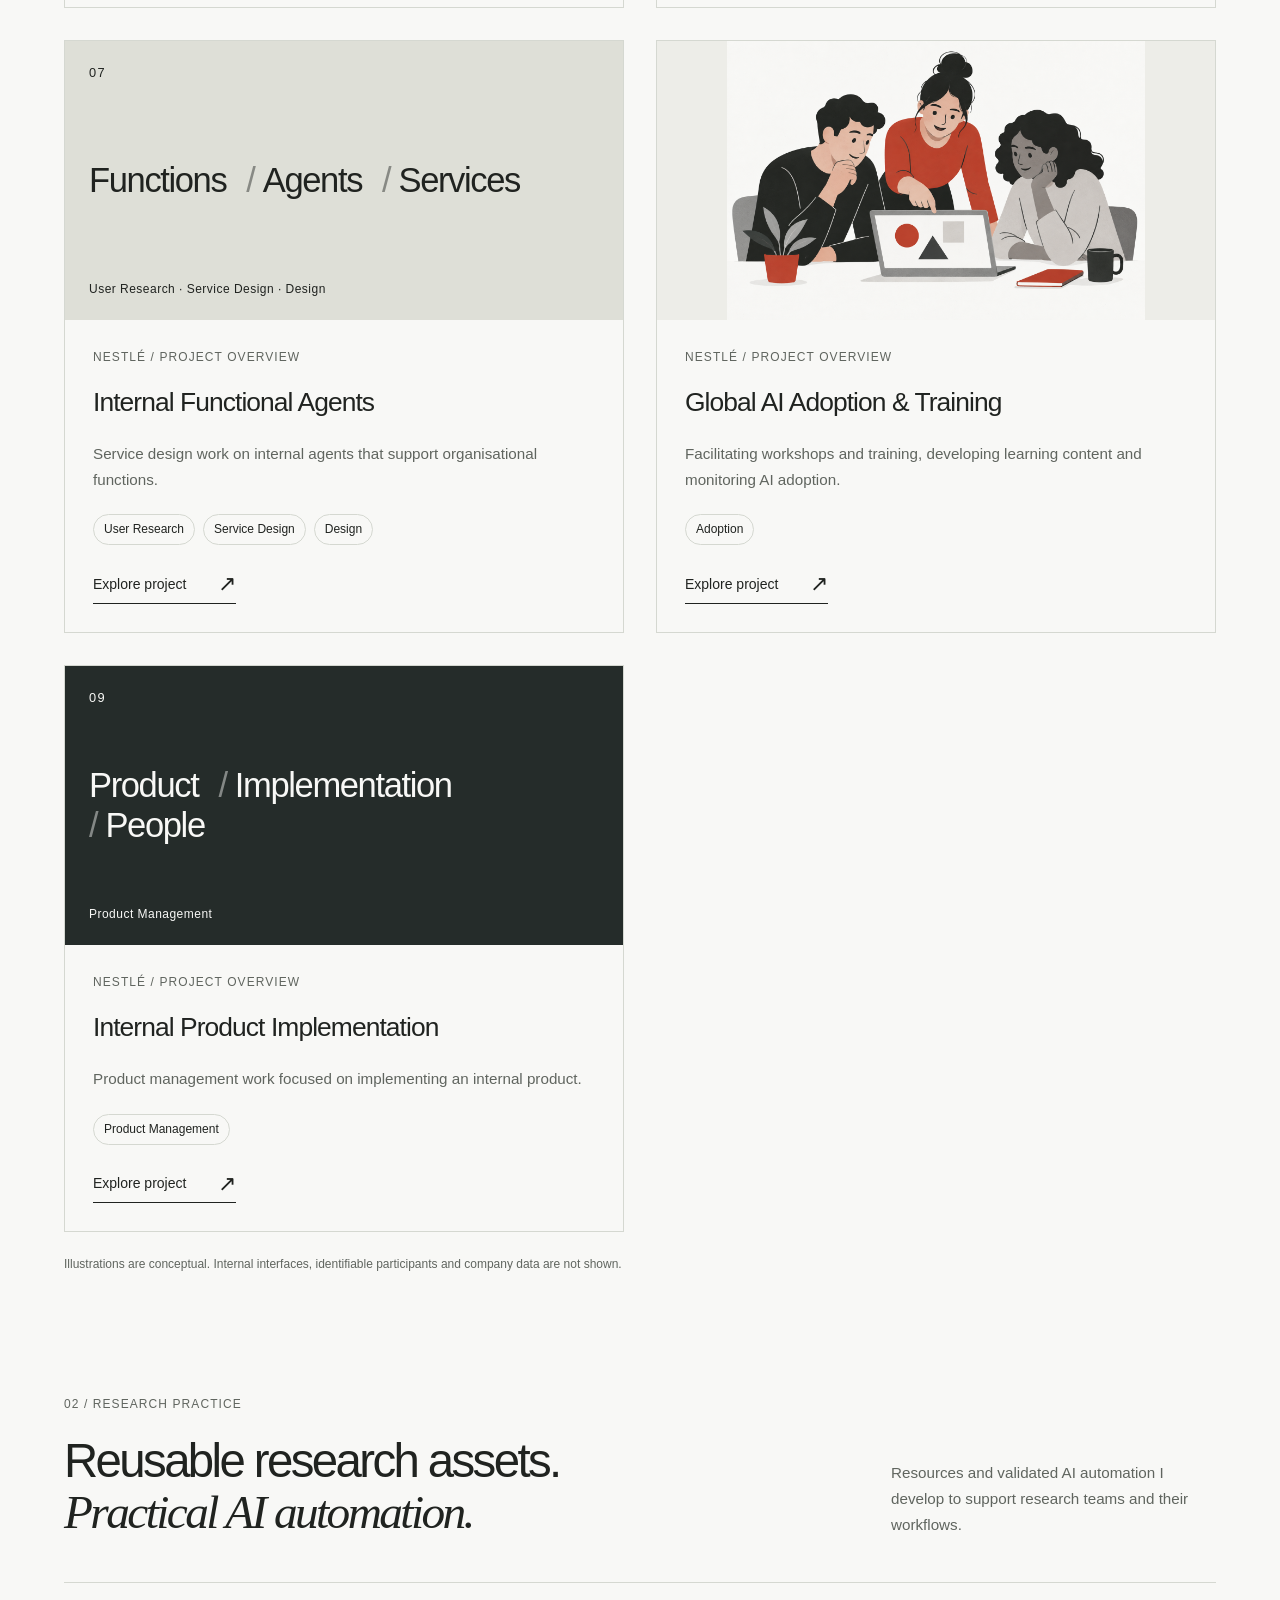
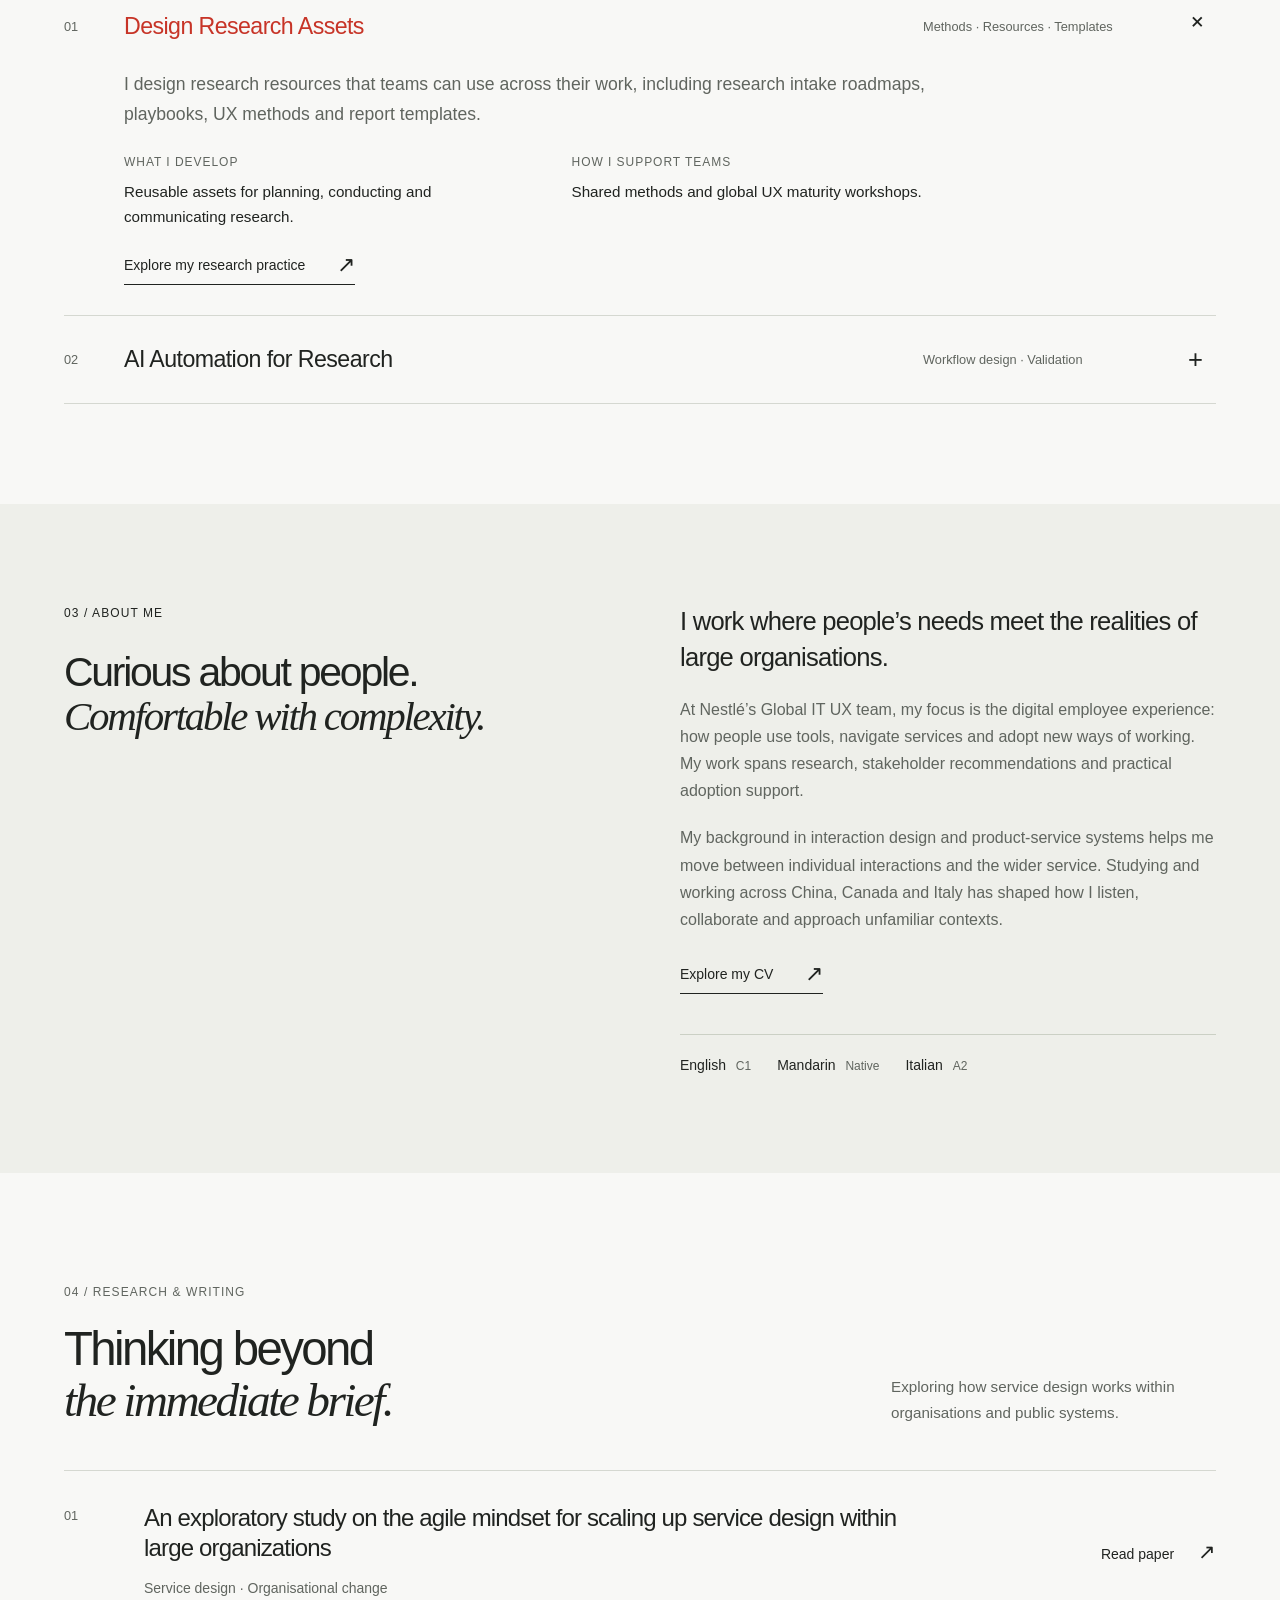
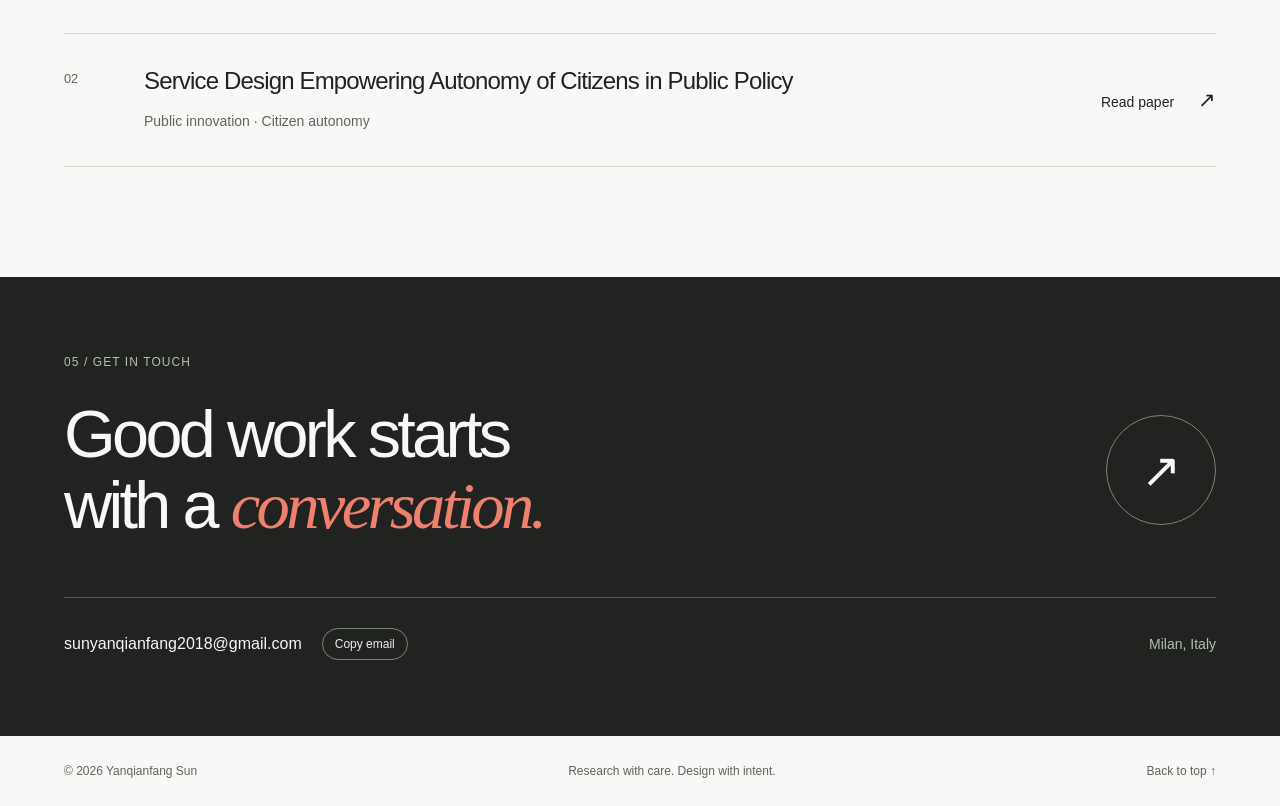
==== commit 667804dd: "Add product management project and research tags to service design work" ====
--- a/index.html
+++ b/index.html
@@ -29,18 +29,19 @@
       <ul class="company-list" aria-label="Companies involved in research initiatives"><li>Microsoft</li><li>SAP</li><li>IBM</li></ul>
     </section>
     <section class="work-section container" id="work" aria-labelledby="work-title">
-      <div class="section-heading"><div><p class="eyebrow">01 / Selected projects</p><h2 id="work-title">People. Products.<br><em>The bigger picture.</em></h2></div><p>Explore my work across user research, design, service design and adoption in an enterprise context.</p></div>
+      <div class="section-heading"><div><p class="eyebrow">01 / Selected projects</p><h2 id="work-title">People. Products.<br><em>The bigger picture.</em></h2></div><p>Explore my work across user research, design, service design adoption and product management in an enterprise context.</p></div>
       <div class="project-controls" hidden>
         <div class="project-filters" role="group" aria-label="Filter experience by discipline">
           <button type="button" data-filter="all" aria-pressed="true">All work <span data-count="all"></span></button>
           <button type="button" data-filter="user-research" aria-pressed="false">User Research <span data-count="user-research"></span></button>
           <button type="button" data-filter="design" aria-pressed="false">Design <span data-count="design"></span></button>
           <button type="button" data-filter="service-design" aria-pressed="false">Service Design <span data-count="service-design"></span></button>
+          <button type="button" data-filter="product-management" aria-pressed="false">Product Management <span data-count="product-management"></span></button>
           <button type="button" data-filter="adoption" aria-pressed="false">Adoption <span data-count="adoption"></span></button>
         </div>
         <p id="filter-status" role="status" aria-live="polite" aria-atomic="true"></p>
       </div>
-      <div class="work-grid project-gallery"><article class="work-card compact project-card" data-categories="user-research"><a class="project-cover" href="learning-platform.html" aria-label="Explore Learning Platform Research"><img src="research-listening.png" alt="Concept illustration of a researcher listening to another person." width="1536" height="1024" loading="lazy" decoding="async"></a><div class="work-copy"><p class="eyebrow">Nestlé / Project overview</p><h3><a href="learning-platform.html">Learning Platform Research</a></h3><p>User research into an internal learning platform and the employee learning experience.</p><div class="tags"><span>User Research</span></div><a class="text-link" href="learning-platform.html">Explore project <span aria-hidden="true">↗</span></a></div></article><article class="work-card compact project-card" data-categories="user-research"><a class="project-cover" href="hardware-devices.html" aria-label="Explore Hardware Device Research"><div class="topic-cover topic-1"><span class="topic-number">02</span><div class="topic-words"><span>Devices</span><span>Work</span><span>People</span></div><span class="topic-label">User Research</span></div></a><div class="work-copy"><p class="eyebrow">Nestlé / Project overview</p><h3><a href="hardware-devices.html">Hardware Device Research</a></h3><p>Researching the employee experience of hardware devices used at work.</p><div class="tags"><span>User Research</span></div><a class="text-link" href="hardware-devices.html">Explore project <span aria-hidden="true">↗</span></a></div></article><article class="work-card compact project-card" data-categories="user-research adoption"><a class="project-cover" href="agent-adoption-research.html" aria-label="Explore AI Agent Adoption Research"><div class="topic-cover topic-2"><span class="topic-number">03</span><div class="topic-words"><span>People</span><span>Agents</span><span>Adoption</span></div><span class="topic-label">User Research · Adoption</span></div></a><div class="work-copy"><p class="eyebrow">Nestlé / Project overview</p><h3><a href="agent-adoption-research.html">AI Agent Adoption Research</a></h3><p>User research focused on the adoption of internal AI agents.</p><div class="tags"><span>User Research</span><span>Adoption</span></div><a class="text-link" href="agent-adoption-research.html">Explore project <span aria-hidden="true">↗</span></a></div></article><article class="work-card compact project-card" data-categories="service-design design"><a class="project-cover" href="product-offering.html" aria-label="Explore End-to-End Product Offering"><img src="method-toolkit.png" alt="Concept illustration of a designer arranging reusable cards in a toolkit." width="1536" height="1024" loading="lazy" decoding="async"></a><div class="work-copy"><p class="eyebrow">Nestlé / Project overview</p><h3><a href="product-offering.html">End-to-End Product Offering</a></h3><p>Taking a service design perspective on the end-to-end product offering flow.</p><div class="tags"><span>Service Design</span><span>Design</span></div><a class="text-link" href="product-offering.html">Explore project <span aria-hidden="true">↗</span></a></div></article><article class="work-card compact project-card" data-categories="service-design"><a class="project-cover" href="meeting-experience.html" aria-label="Explore End-to-End Meeting Experience"><div class="topic-cover topic-1"><span class="topic-number">05</span><div class="topic-words"><span>Meetings</span><span>People</span><span>Services</span></div><span class="topic-label">Service Design</span></div></a><div class="work-copy"><p class="eyebrow">Nestlé / Project overview</p><h3><a href="meeting-experience.html">End-to-End Meeting Experience</a></h3><p>Exploring the complete meeting experience through a service design lens.</p><div class="tags"><span>Service Design</span></div><a class="text-link" href="meeting-experience.html">Explore project <span aria-hidden="true">↗</span></a></div></article><article class="work-card compact project-card" data-categories="service-design design"><a class="project-cover" href="task-management.html" aria-label="Explore End-to-End Task Management"><div class="topic-cover topic-2"><span class="topic-number">06</span><div class="topic-words"><span>Tasks</span><span>Flow</span><span>Experience</span></div><span class="topic-label">Service Design · Design</span></div></a><div class="work-copy"><p class="eyebrow">Nestlé / Project overview</p><h3><a href="task-management.html">End-to-End Task Management</a></h3><p>Looking at task management as an end-to-end employee service experience.</p><div class="tags"><span>Service Design</span><span>Design</span></div><a class="text-link" href="task-management.html">Explore project <span aria-hidden="true">↗</span></a></div></article><article class="work-card compact project-card" data-categories="service-design design"><a class="project-cover" href="functional-agents.html" aria-label="Explore Internal Functional Agents"><div class="topic-cover topic-0"><span class="topic-number">07</span><div class="topic-words"><span>Functions</span><span>Agents</span><span>Services</span></div><span class="topic-label">Service Design · Design</span></div></a><div class="work-copy"><p class="eyebrow">Nestlé / Project overview</p><h3><a href="functional-agents.html">Internal Functional Agents</a></h3><p>Service design work on internal agents that support organisational functions.</p><div class="tags"><span>Service Design</span><span>Design</span></div><a class="text-link" href="functional-agents.html">Explore project <span aria-hidden="true">↗</span></a></div></article><article class="work-card compact project-card" data-categories="adoption"><a class="project-cover" href="ai-training.html" aria-label="Explore Global AI Adoption &amp; Training"><img src="digital-facilitation.png" alt="Concept illustration of a facilitator helping two people use a digital tool." width="1536" height="1024" loading="lazy" decoding="async"></a><div class="work-copy"><p class="eyebrow">Nestlé / Project overview</p><h3><a href="ai-training.html">Global AI Adoption &amp; Training</a></h3><p>Facilitating workshops and training, developing learning content and monitoring AI adoption.</p><div class="tags"><span>Adoption</span></div><a class="text-link" href="ai-training.html">Explore project <span aria-hidden="true">↗</span></a></div></article></div>
+      <div class="work-grid project-gallery"><article class="work-card compact project-card" data-categories="user-research"><a class="project-cover" href="learning-platform.html" aria-label="Explore Learning Platform Research"><img src="research-listening.png" alt="Concept illustration of a researcher listening to another person." width="1536" height="1024" loading="lazy" decoding="async"></a><div class="work-copy"><p class="eyebrow">Nestlé / Project overview</p><h3><a href="learning-platform.html">Learning Platform Research</a></h3><p>User research into an internal learning platform and the employee learning experience.</p><div class="tags"><span>User Research</span></div><a class="text-link" href="learning-platform.html">Explore project <span aria-hidden="true">↗</span></a></div></article><article class="work-card compact project-card" data-categories="user-research"><a class="project-cover" href="hardware-devices.html" aria-label="Explore Hardware Device Research"><div class="topic-cover topic-1"><span class="topic-number">02</span><div class="topic-words"><span>Devices</span><span>Work</span><span>People</span></div><span class="topic-label">User Research</span></div></a><div class="work-copy"><p class="eyebrow">Nestlé / Project overview</p><h3><a href="hardware-devices.html">Hardware Device Research</a></h3><p>Researching the employee experience of hardware devices used at work.</p><div class="tags"><span>User Research</span></div><a class="text-link" href="hardware-devices.html">Explore project <span aria-hidden="true">↗</span></a></div></article><article class="work-card compact project-card" data-categories="user-research adoption"><a class="project-cover" href="agent-adoption-research.html" aria-label="Explore AI Agent Adoption Research"><div class="topic-cover topic-2"><span class="topic-number">03</span><div class="topic-words"><span>People</span><span>Agents</span><span>Adoption</span></div><span class="topic-label">User Research · Adoption</span></div></a><div class="work-copy"><p class="eyebrow">Nestlé / Project overview</p><h3><a href="agent-adoption-research.html">AI Agent Adoption Research</a></h3><p>User research focused on the adoption of internal AI agents.</p><div class="tags"><span>User Research</span><span>Adoption</span></div><a class="text-link" href="agent-adoption-research.html">Explore project <span aria-hidden="true">↗</span></a></div></article><article class="work-card compact project-card" data-categories="user-research service-design design"><a class="project-cover" href="product-offering.html" aria-label="Explore End-to-End Product Offering"><img src="method-toolkit.png" alt="Concept illustration of a designer arranging reusable cards in a toolkit." width="1536" height="1024" loading="lazy" decoding="async"></a><div class="work-copy"><p class="eyebrow">Nestlé / Project overview</p><h3><a href="product-offering.html">End-to-End Product Offering</a></h3><p>Taking a service design perspective on the end-to-end product offering flow.</p><div class="tags"><span>User Research</span><span>Service Design</span><span>Design</span></div><a class="text-link" href="product-offering.html">Explore project <span aria-hidden="true">↗</span></a></div></article><article class="work-card compact project-card" data-categories="user-research service-design"><a class="project-cover" href="meeting-experience.html" aria-label="Explore End-to-End Meeting Experience"><div class="topic-cover topic-1"><span class="topic-number">05</span><div class="topic-words"><span>Meetings</span><span>People</span><span>Services</span></div><span class="topic-label">User Research · Service Design</span></div></a><div class="work-copy"><p class="eyebrow">Nestlé / Project overview</p><h3><a href="meeting-experience.html">End-to-End Meeting Experience</a></h3><p>Exploring the complete meeting experience through a service design lens.</p><div class="tags"><span>User Research</span><span>Service Design</span></div><a class="text-link" href="meeting-experience.html">Explore project <span aria-hidden="true">↗</span></a></div></article><article class="work-card compact project-card" data-categories="user-research service-design design"><a class="project-cover" href="task-management.html" aria-label="Explore End-to-End Task Management"><div class="topic-cover topic-2"><span class="topic-number">06</span><div class="topic-words"><span>Tasks</span><span>Flow</span><span>Experience</span></div><span class="topic-label">User Research · Service Design · Design</span></div></a><div class="work-copy"><p class="eyebrow">Nestlé / Project overview</p><h3><a href="task-management.html">End-to-End Task Management</a></h3><p>Looking at task management as an end-to-end employee service experience.</p><div class="tags"><span>User Research</span><span>Service Design</span><span>Design</span></div><a class="text-link" href="task-management.html">Explore project <span aria-hidden="true">↗</span></a></div></article><article class="work-card compact project-card" data-categories="user-research service-design design"><a class="project-cover" href="functional-agents.html" aria-label="Explore Internal Functional Agents"><div class="topic-cover topic-0"><span class="topic-number">07</span><div class="topic-words"><span>Functions</span><span>Agents</span><span>Services</span></div><span class="topic-label">User Research · Service Design · Design</span></div></a><div class="work-copy"><p class="eyebrow">Nestlé / Project overview</p><h3><a href="functional-agents.html">Internal Functional Agents</a></h3><p>Service design work on internal agents that support organisational functions.</p><div class="tags"><span>User Research</span><span>Service Design</span><span>Design</span></div><a class="text-link" href="functional-agents.html">Explore project <span aria-hidden="true">↗</span></a></div></article><article class="work-card compact project-card" data-categories="adoption"><a class="project-cover" href="ai-training.html" aria-label="Explore Global AI Adoption &amp; Training"><img src="digital-facilitation.png" alt="Concept illustration of a facilitator helping two people use a digital tool." width="1536" height="1024" loading="lazy" decoding="async"></a><div class="work-copy"><p class="eyebrow">Nestlé / Project overview</p><h3><a href="ai-training.html">Global AI Adoption &amp; Training</a></h3><p>Facilitating workshops and training, developing learning content and monitoring AI adoption.</p><div class="tags"><span>Adoption</span></div><a class="text-link" href="ai-training.html">Explore project <span aria-hidden="true">↗</span></a></div></article><article class="work-card compact project-card" data-categories="product-management"><a class="project-cover" href="internal-product-implementation.html" aria-label="Explore Internal Product Implementation"><div class="topic-cover topic-1"><span class="topic-number">09</span><div class="topic-words"><span>Product</span><span>Implementation</span><span>People</span></div><span class="topic-label">Product Management</span></div></a><div class="work-copy"><p class="eyebrow">Nestlé / Project overview</p><h3><a href="internal-product-implementation.html">Internal Product Implementation</a></h3><p>Product management work focused on implementing an internal product.</p><div class="tags"><span>Product Management</span></div><a class="text-link" href="internal-product-implementation.html">Explore project <span aria-hidden="true">↗</span></a></div></article></div>
 <p class="illustration-note">Illustrations are conceptual. Internal interfaces, identifiable participants and company data are not shown.</p>
     </section>
     <section class="container methods-section" id="methods" aria-labelledby="methods-title">
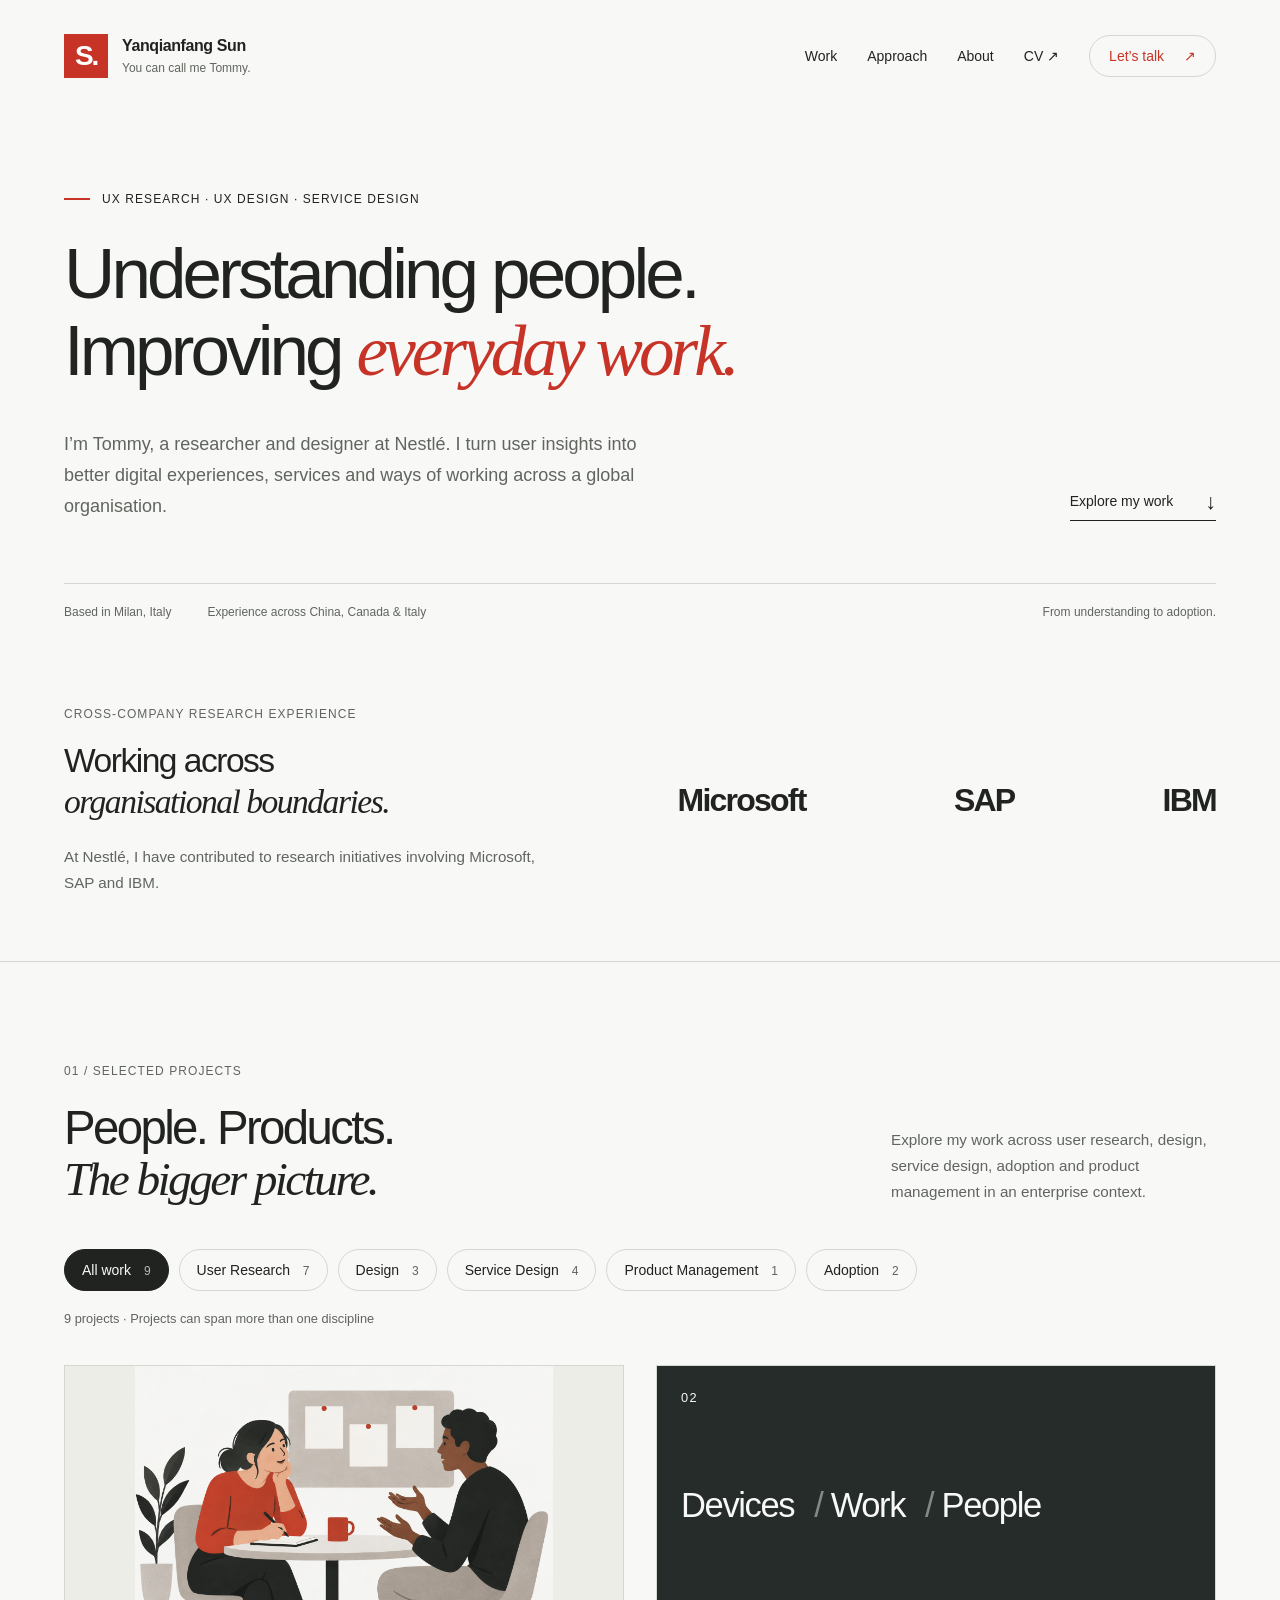
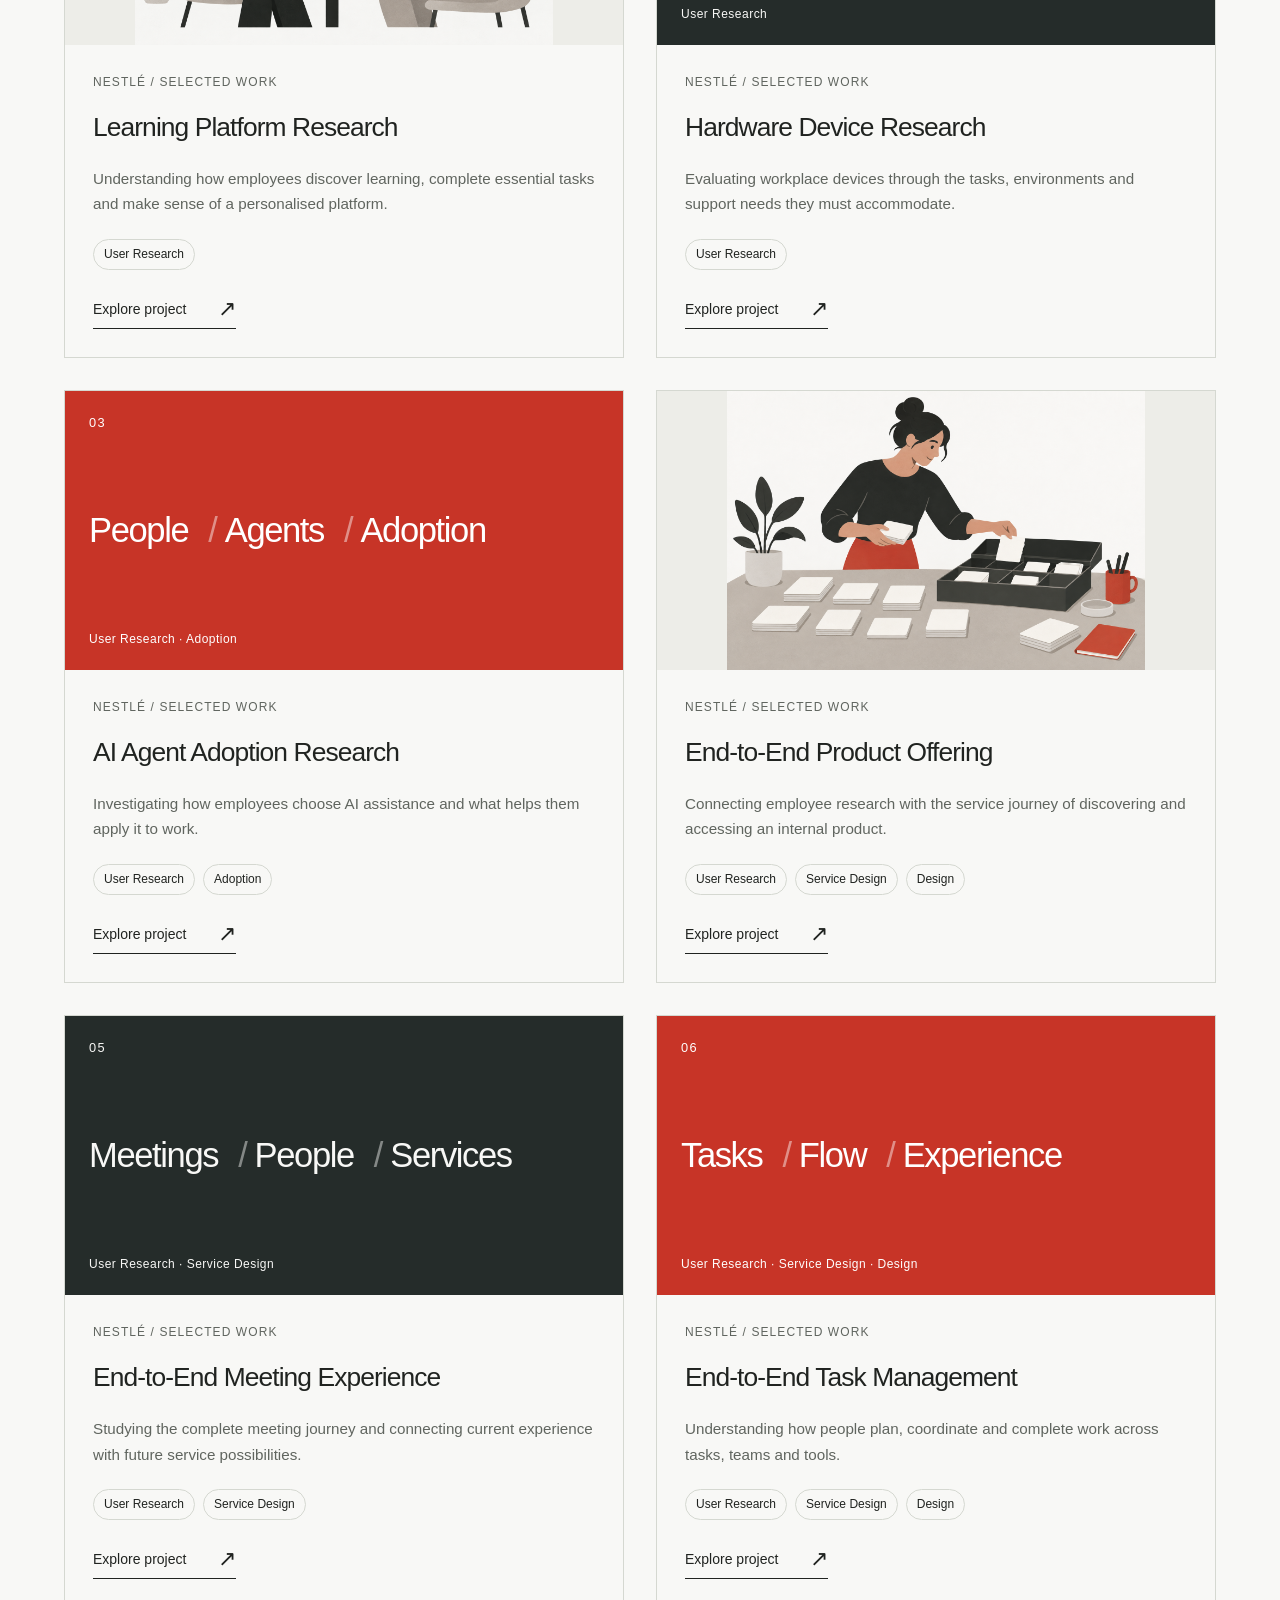
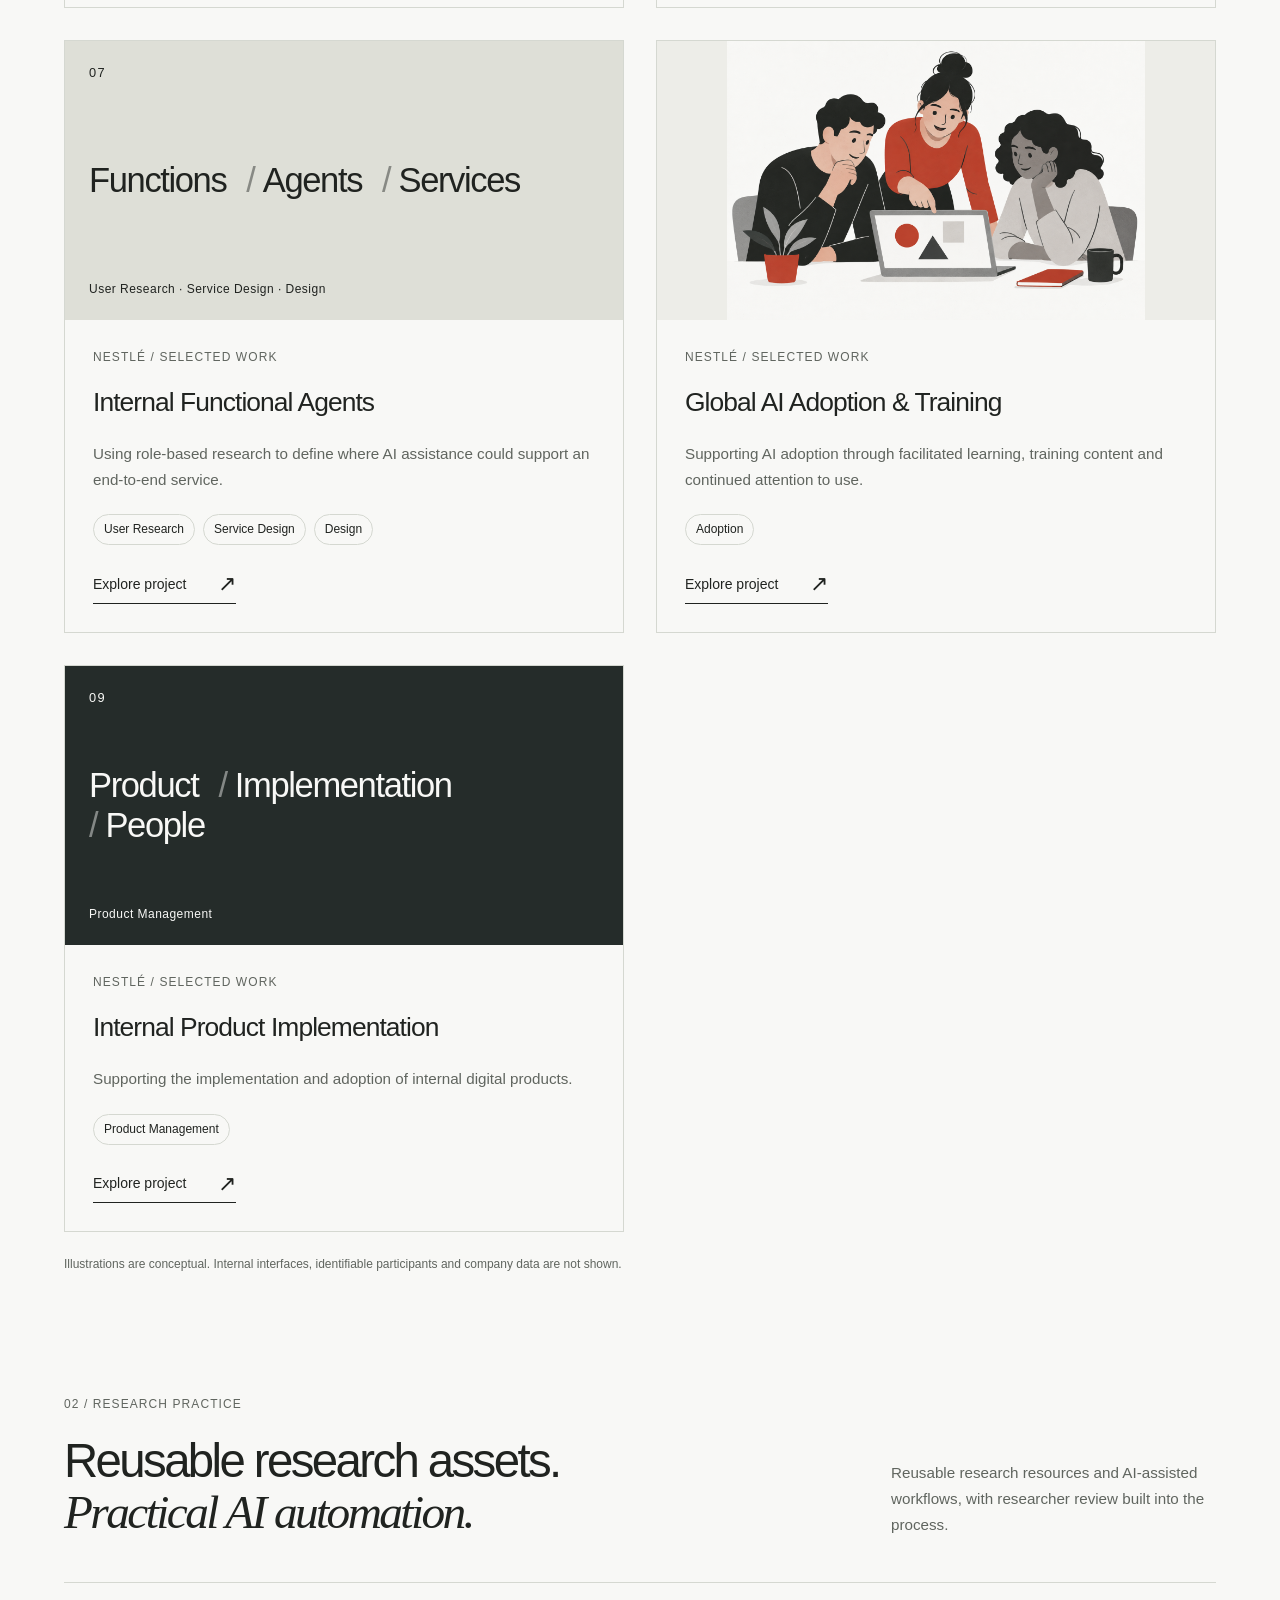
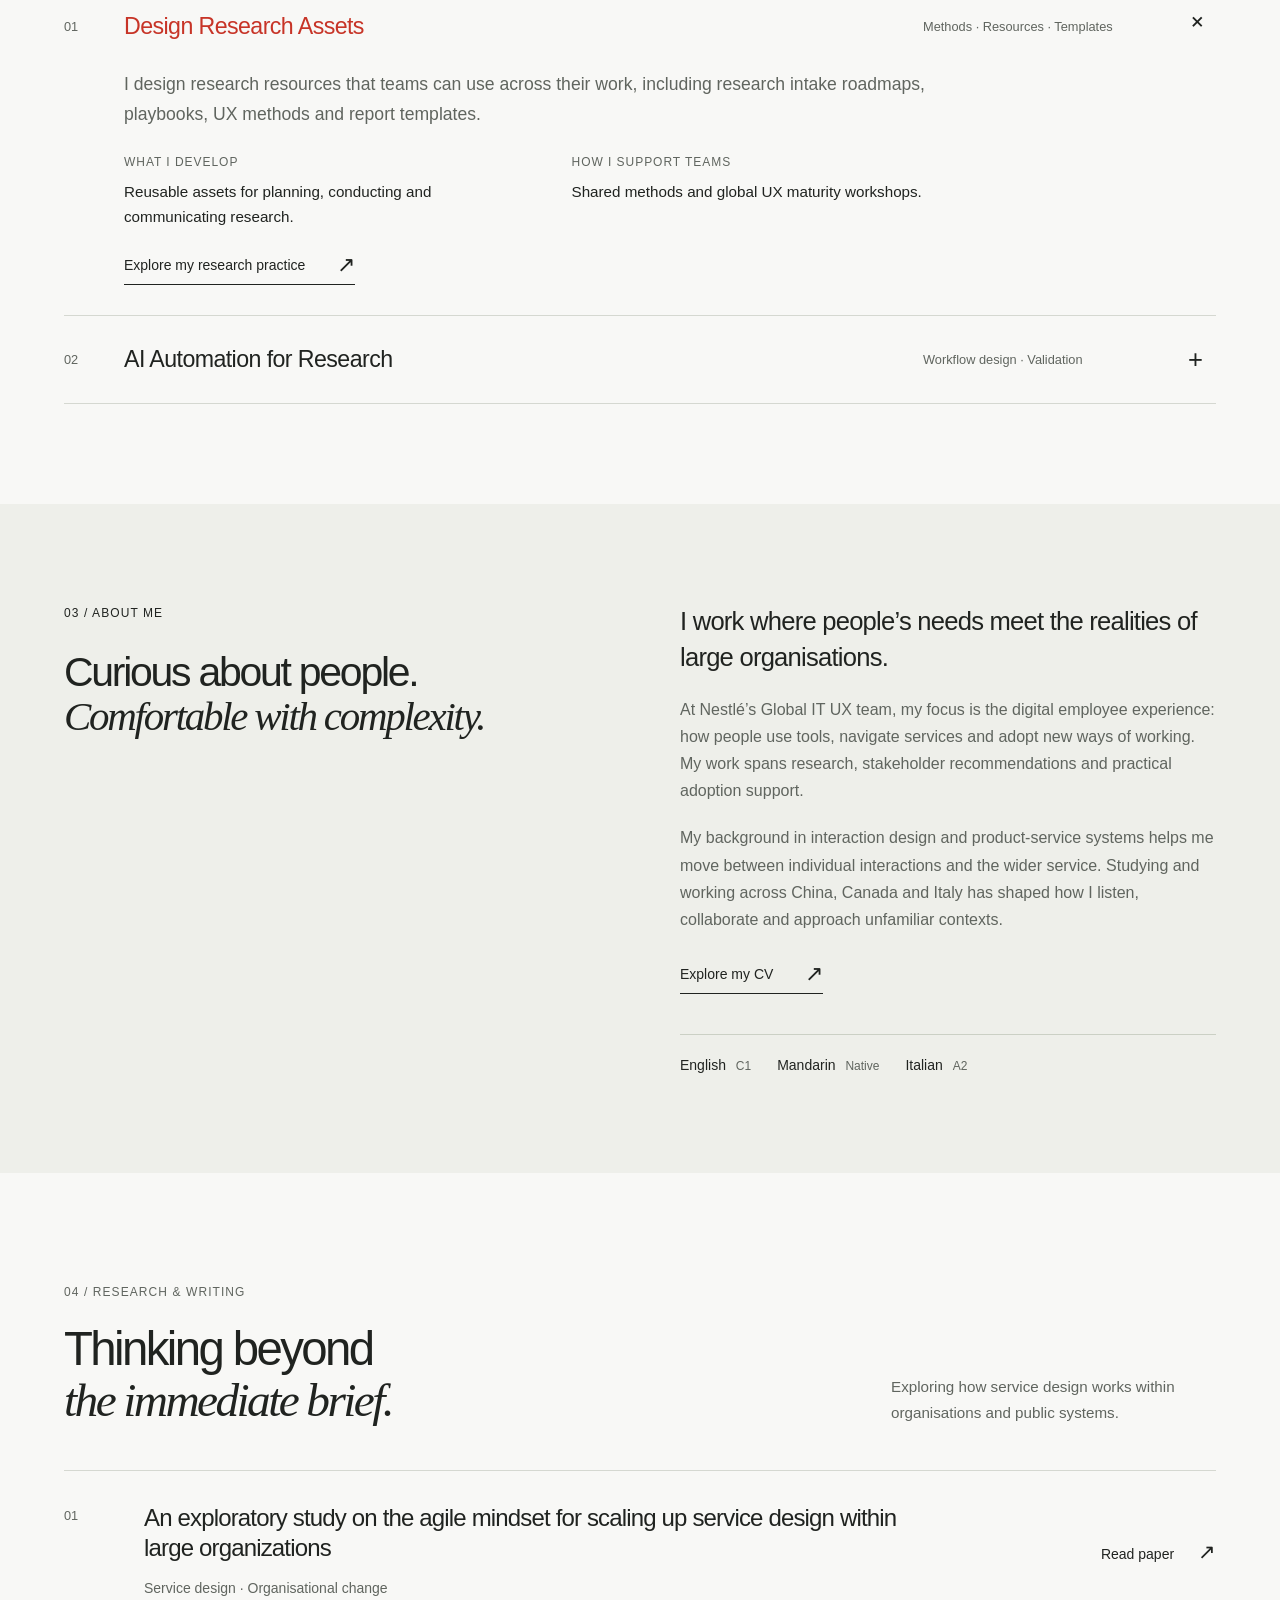
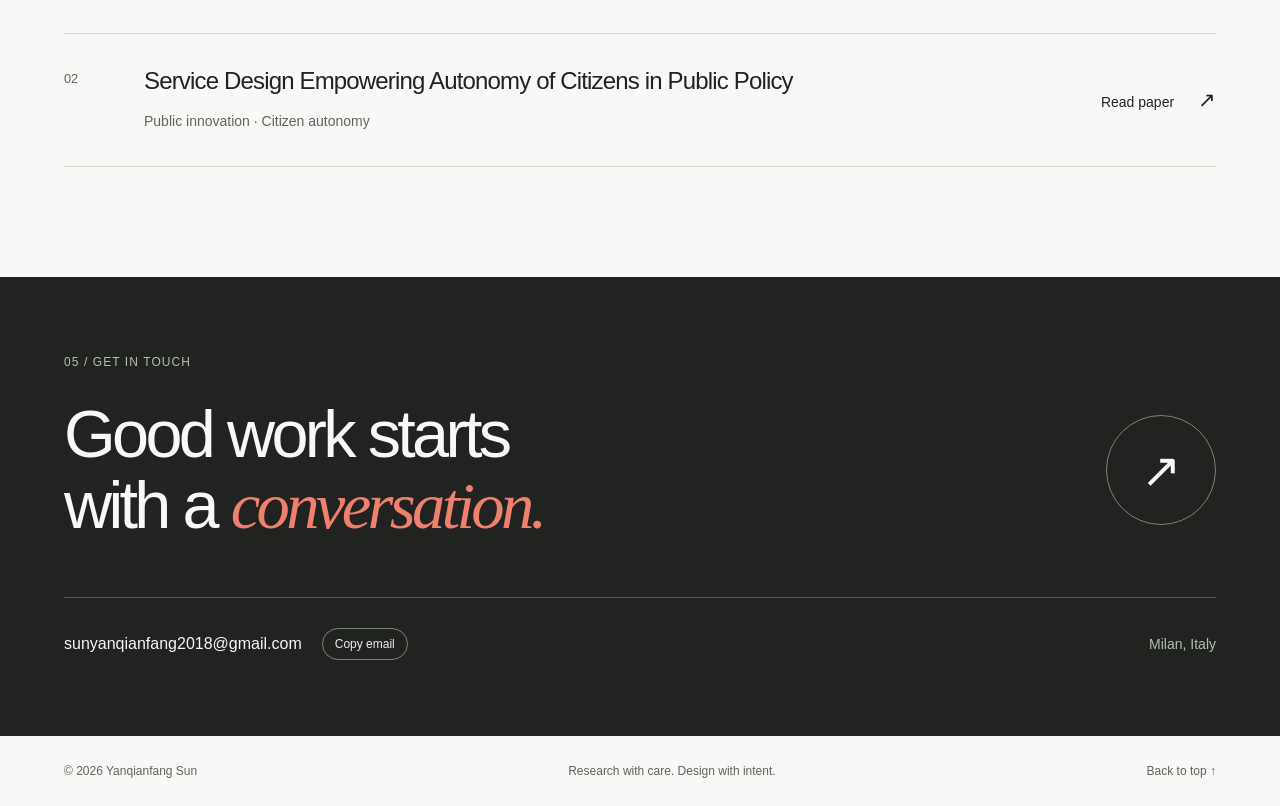
==== commit 3b9148e4: "Expand public project case studies and research practice" ====
--- a/index.html
+++ b/index.html
@@ -29,7 +29,7 @@
       <ul class="company-list" aria-label="Companies involved in research initiatives"><li>Microsoft</li><li>SAP</li><li>IBM</li></ul>
     </section>
     <section class="work-section container" id="work" aria-labelledby="work-title">
-      <div class="section-heading"><div><p class="eyebrow">01 / Selected projects</p><h2 id="work-title">People. Products.<br><em>The bigger picture.</em></h2></div><p>Explore my work across user research, design, service design adoption and product management in an enterprise context.</p></div>
+      <div class="section-heading"><div><p class="eyebrow">01 / Selected projects</p><h2 id="work-title">People. Products.<br><em>The bigger picture.</em></h2></div><p>Explore my work across user research, design, service design, adoption and product management in an enterprise context.</p></div>
       <div class="project-controls" hidden>
         <div class="project-filters" role="group" aria-label="Filter experience by discipline">
           <button type="button" data-filter="all" aria-pressed="true">All work <span data-count="all"></span></button>
@@ -41,11 +41,11 @@
         </div>
         <p id="filter-status" role="status" aria-live="polite" aria-atomic="true"></p>
       </div>
-      <div class="work-grid project-gallery"><article class="work-card compact project-card" data-categories="user-research"><a class="project-cover" href="learning-platform.html" aria-label="Explore Learning Platform Research"><img src="research-listening.png" alt="Concept illustration of a researcher listening to another person." width="1536" height="1024" loading="lazy" decoding="async"></a><div class="work-copy"><p class="eyebrow">Nestlé / Project overview</p><h3><a href="learning-platform.html">Learning Platform Research</a></h3><p>User research into an internal learning platform and the employee learning experience.</p><div class="tags"><span>User Research</span></div><a class="text-link" href="learning-platform.html">Explore project <span aria-hidden="true">↗</span></a></div></article><article class="work-card compact project-card" data-categories="user-research"><a class="project-cover" href="hardware-devices.html" aria-label="Explore Hardware Device Research"><div class="topic-cover topic-1"><span class="topic-number">02</span><div class="topic-words"><span>Devices</span><span>Work</span><span>People</span></div><span class="topic-label">User Research</span></div></a><div class="work-copy"><p class="eyebrow">Nestlé / Project overview</p><h3><a href="hardware-devices.html">Hardware Device Research</a></h3><p>Researching the employee experience of hardware devices used at work.</p><div class="tags"><span>User Research</span></div><a class="text-link" href="hardware-devices.html">Explore project <span aria-hidden="true">↗</span></a></div></article><article class="work-card compact project-card" data-categories="user-research adoption"><a class="project-cover" href="agent-adoption-research.html" aria-label="Explore AI Agent Adoption Research"><div class="topic-cover topic-2"><span class="topic-number">03</span><div class="topic-words"><span>People</span><span>Agents</span><span>Adoption</span></div><span class="topic-label">User Research · Adoption</span></div></a><div class="work-copy"><p class="eyebrow">Nestlé / Project overview</p><h3><a href="agent-adoption-research.html">AI Agent Adoption Research</a></h3><p>User research focused on the adoption of internal AI agents.</p><div class="tags"><span>User Research</span><span>Adoption</span></div><a class="text-link" href="agent-adoption-research.html">Explore project <span aria-hidden="true">↗</span></a></div></article><article class="work-card compact project-card" data-categories="user-research service-design design"><a class="project-cover" href="product-offering.html" aria-label="Explore End-to-End Product Offering"><img src="method-toolkit.png" alt="Concept illustration of a designer arranging reusable cards in a toolkit." width="1536" height="1024" loading="lazy" decoding="async"></a><div class="work-copy"><p class="eyebrow">Nestlé / Project overview</p><h3><a href="product-offering.html">End-to-End Product Offering</a></h3><p>Taking a service design perspective on the end-to-end product offering flow.</p><div class="tags"><span>User Research</span><span>Service Design</span><span>Design</span></div><a class="text-link" href="product-offering.html">Explore project <span aria-hidden="true">↗</span></a></div></article><article class="work-card compact project-card" data-categories="user-research service-design"><a class="project-cover" href="meeting-experience.html" aria-label="Explore End-to-End Meeting Experience"><div class="topic-cover topic-1"><span class="topic-number">05</span><div class="topic-words"><span>Meetings</span><span>People</span><span>Services</span></div><span class="topic-label">User Research · Service Design</span></div></a><div class="work-copy"><p class="eyebrow">Nestlé / Project overview</p><h3><a href="meeting-experience.html">End-to-End Meeting Experience</a></h3><p>Exploring the complete meeting experience through a service design lens.</p><div class="tags"><span>User Research</span><span>Service Design</span></div><a class="text-link" href="meeting-experience.html">Explore project <span aria-hidden="true">↗</span></a></div></article><article class="work-card compact project-card" data-categories="user-research service-design design"><a class="project-cover" href="task-management.html" aria-label="Explore End-to-End Task Management"><div class="topic-cover topic-2"><span class="topic-number">06</span><div class="topic-words"><span>Tasks</span><span>Flow</span><span>Experience</span></div><span class="topic-label">User Research · Service Design · Design</span></div></a><div class="work-copy"><p class="eyebrow">Nestlé / Project overview</p><h3><a href="task-management.html">End-to-End Task Management</a></h3><p>Looking at task management as an end-to-end employee service experience.</p><div class="tags"><span>User Research</span><span>Service Design</span><span>Design</span></div><a class="text-link" href="task-management.html">Explore project <span aria-hidden="true">↗</span></a></div></article><article class="work-card compact project-card" data-categories="user-research service-design design"><a class="project-cover" href="functional-agents.html" aria-label="Explore Internal Functional Agents"><div class="topic-cover topic-0"><span class="topic-number">07</span><div class="topic-words"><span>Functions</span><span>Agents</span><span>Services</span></div><span class="topic-label">User Research · Service Design · Design</span></div></a><div class="work-copy"><p class="eyebrow">Nestlé / Project overview</p><h3><a href="functional-agents.html">Internal Functional Agents</a></h3><p>Service design work on internal agents that support organisational functions.</p><div class="tags"><span>User Research</span><span>Service Design</span><span>Design</span></div><a class="text-link" href="functional-agents.html">Explore project <span aria-hidden="true">↗</span></a></div></article><article class="work-card compact project-card" data-categories="adoption"><a class="project-cover" href="ai-training.html" aria-label="Explore Global AI Adoption &amp; Training"><img src="digital-facilitation.png" alt="Concept illustration of a facilitator helping two people use a digital tool." width="1536" height="1024" loading="lazy" decoding="async"></a><div class="work-copy"><p class="eyebrow">Nestlé / Project overview</p><h3><a href="ai-training.html">Global AI Adoption &amp; Training</a></h3><p>Facilitating workshops and training, developing learning content and monitoring AI adoption.</p><div class="tags"><span>Adoption</span></div><a class="text-link" href="ai-training.html">Explore project <span aria-hidden="true">↗</span></a></div></article><article class="work-card compact project-card" data-categories="product-management"><a class="project-cover" href="internal-product-implementation.html" aria-label="Explore Internal Product Implementation"><div class="topic-cover topic-1"><span class="topic-number">09</span><div class="topic-words"><span>Product</span><span>Implementation</span><span>People</span></div><span class="topic-label">Product Management</span></div></a><div class="work-copy"><p class="eyebrow">Nestlé / Project overview</p><h3><a href="internal-product-implementation.html">Internal Product Implementation</a></h3><p>Product management work focused on implementing an internal product.</p><div class="tags"><span>Product Management</span></div><a class="text-link" href="internal-product-implementation.html">Explore project <span aria-hidden="true">↗</span></a></div></article></div>
+      <div class="work-grid project-gallery"><article class="work-card compact project-card" data-categories="user-research"><a class="project-cover" href="learning-platform.html" aria-label="Explore Learning Platform Research"><img src="research-listening.png" alt="Concept illustration of a researcher listening to another person." width="1536" height="1024" loading="lazy" decoding="async"></a><div class="work-copy"><p class="eyebrow">Nestlé / Selected work</p><h3><a href="learning-platform.html">Learning Platform Research</a></h3><p>Understanding how employees discover learning, complete essential tasks and make sense of a personalised platform.</p><div class="tags"><span>User Research</span></div><a class="text-link" href="learning-platform.html">Explore project <span aria-hidden="true">↗</span></a></div></article><article class="work-card compact project-card" data-categories="user-research"><a class="project-cover" href="hardware-devices.html" aria-label="Explore Hardware Device Research"><div class="topic-cover topic-1"><span class="topic-number">02</span><div class="topic-words"><span>Devices</span><span>Work</span><span>People</span></div><span class="topic-label">User Research</span></div></a><div class="work-copy"><p class="eyebrow">Nestlé / Selected work</p><h3><a href="hardware-devices.html">Hardware Device Research</a></h3><p>Evaluating workplace devices through the tasks, environments and support needs they must accommodate.</p><div class="tags"><span>User Research</span></div><a class="text-link" href="hardware-devices.html">Explore project <span aria-hidden="true">↗</span></a></div></article><article class="work-card compact project-card" data-categories="user-research adoption"><a class="project-cover" href="agent-adoption-research.html" aria-label="Explore AI Agent Adoption Research"><div class="topic-cover topic-2"><span class="topic-number">03</span><div class="topic-words"><span>People</span><span>Agents</span><span>Adoption</span></div><span class="topic-label">User Research · Adoption</span></div></a><div class="work-copy"><p class="eyebrow">Nestlé / Selected work</p><h3><a href="agent-adoption-research.html">AI Agent Adoption Research</a></h3><p>Investigating how employees choose AI assistance and what helps them apply it to work.</p><div class="tags"><span>User Research</span><span>Adoption</span></div><a class="text-link" href="agent-adoption-research.html">Explore project <span aria-hidden="true">↗</span></a></div></article><article class="work-card compact project-card" data-categories="user-research service-design design"><a class="project-cover" href="product-offering.html" aria-label="Explore End-to-End Product Offering"><img src="method-toolkit.png" alt="Concept illustration of a designer arranging reusable cards in a toolkit." width="1536" height="1024" loading="lazy" decoding="async"></a><div class="work-copy"><p class="eyebrow">Nestlé / Selected work</p><h3><a href="product-offering.html">End-to-End Product Offering</a></h3><p>Connecting employee research with the service journey of discovering and accessing an internal product.</p><div class="tags"><span>User Research</span><span>Service Design</span><span>Design</span></div><a class="text-link" href="product-offering.html">Explore project <span aria-hidden="true">↗</span></a></div></article><article class="work-card compact project-card" data-categories="user-research service-design"><a class="project-cover" href="meeting-experience.html" aria-label="Explore End-to-End Meeting Experience"><div class="topic-cover topic-1"><span class="topic-number">05</span><div class="topic-words"><span>Meetings</span><span>People</span><span>Services</span></div><span class="topic-label">User Research · Service Design</span></div></a><div class="work-copy"><p class="eyebrow">Nestlé / Selected work</p><h3><a href="meeting-experience.html">End-to-End Meeting Experience</a></h3><p>Studying the complete meeting journey and connecting current experience with future service possibilities.</p><div class="tags"><span>User Research</span><span>Service Design</span></div><a class="text-link" href="meeting-experience.html">Explore project <span aria-hidden="true">↗</span></a></div></article><article class="work-card compact project-card" data-categories="user-research service-design design"><a class="project-cover" href="task-management.html" aria-label="Explore End-to-End Task Management"><div class="topic-cover topic-2"><span class="topic-number">06</span><div class="topic-words"><span>Tasks</span><span>Flow</span><span>Experience</span></div><span class="topic-label">User Research · Service Design · Design</span></div></a><div class="work-copy"><p class="eyebrow">Nestlé / Selected work</p><h3><a href="task-management.html">End-to-End Task Management</a></h3><p>Understanding how people plan, coordinate and complete work across tasks, teams and tools.</p><div class="tags"><span>User Research</span><span>Service Design</span><span>Design</span></div><a class="text-link" href="task-management.html">Explore project <span aria-hidden="true">↗</span></a></div></article><article class="work-card compact project-card" data-categories="user-research service-design design"><a class="project-cover" href="functional-agents.html" aria-label="Explore Internal Functional Agents"><div class="topic-cover topic-0"><span class="topic-number">07</span><div class="topic-words"><span>Functions</span><span>Agents</span><span>Services</span></div><span class="topic-label">User Research · Service Design · Design</span></div></a><div class="work-copy"><p class="eyebrow">Nestlé / Selected work</p><h3><a href="functional-agents.html">Internal Functional Agents</a></h3><p>Using role-based research to define where AI assistance could support an end-to-end service.</p><div class="tags"><span>User Research</span><span>Service Design</span><span>Design</span></div><a class="text-link" href="functional-agents.html">Explore project <span aria-hidden="true">↗</span></a></div></article><article class="work-card compact project-card" data-categories="adoption"><a class="project-cover" href="ai-training.html" aria-label="Explore Global AI Adoption &amp; Training"><img src="digital-facilitation.png" alt="Concept illustration of a facilitator helping two people use a digital tool." width="1536" height="1024" loading="lazy" decoding="async"></a><div class="work-copy"><p class="eyebrow">Nestlé / Selected work</p><h3><a href="ai-training.html">Global AI Adoption &amp; Training</a></h3><p>Supporting AI adoption through facilitated learning, training content and continued attention to use.</p><div class="tags"><span>Adoption</span></div><a class="text-link" href="ai-training.html">Explore project <span aria-hidden="true">↗</span></a></div></article><article class="work-card compact project-card" data-categories="product-management"><a class="project-cover" href="internal-product-implementation.html" aria-label="Explore Internal Product Implementation"><div class="topic-cover topic-1"><span class="topic-number">09</span><div class="topic-words"><span>Product</span><span>Implementation</span><span>People</span></div><span class="topic-label">Product Management</span></div></a><div class="work-copy"><p class="eyebrow">Nestlé / Selected work</p><h3><a href="internal-product-implementation.html">Internal Product Implementation</a></h3><p>Supporting the implementation and adoption of internal digital products.</p><div class="tags"><span>Product Management</span></div><a class="text-link" href="internal-product-implementation.html">Explore project <span aria-hidden="true">↗</span></a></div></article></div>
 <p class="illustration-note">Illustrations are conceptual. Internal interfaces, identifiable participants and company data are not shown.</p>
     </section>
     <section class="container methods-section" id="methods" aria-labelledby="methods-title">
-      <div class="section-heading"><div><p class="eyebrow">02 / Research practice</p><h2 id="methods-title">Reusable research assets.<br><em>Practical AI automation.</em></h2></div><p>Resources and validated AI automation I develop to support research teams and their workflows.</p></div>
+      <div class="section-heading"><div><p class="eyebrow">02 / Research practice</p><h2 id="methods-title">Reusable research assets.<br><em>Practical AI automation.</em></h2></div><p>Reusable research resources and AI-assisted workflows, with researcher review built into the process.</p></div>
       <div class="method-list">
         <details class="method" open><summary><span class="method-index">01</span><span class="method-name">Design Research Assets</span><span class="method-category">Methods · Resources · Templates</span><span class="method-toggle" aria-hidden="true">+</span></summary><div class="method-body"><p>I design research resources that teams can use across their work, including research intake roadmaps, playbooks, UX methods and report templates.</p><dl><div><dt>What I develop</dt><dd>Reusable assets for planning, conducting and communicating research.</dd></div><div><dt>How I support teams</dt><dd>Shared methods and global UX maturity workshops.</dd></div></dl><a class="text-link" href="research-practice.html">Explore my research practice <span aria-hidden="true">↗</span></a></div></details>
         <details class="method"><summary><span class="method-index">02</span><span class="method-name">AI Automation for Research</span><span class="method-category">Workflow design · Validation</span><span class="method-toggle" aria-hidden="true">+</span></summary><div class="method-body"><p>I develop and validate AI-assisted automation for research workflows, including functional agents for internal research teams.</p><dl><div><dt>What I develop</dt><dd>AI automation and agents supporting internal research workflows.</dd></div><div><dt>My contribution</dt><dd>Building workflow tools and supporting their adoption by research teams.</dd></div></dl><a class="text-link" href="research-practice.html">Explore my research practice <span aria-hidden="true">↗</span></a></div></details>
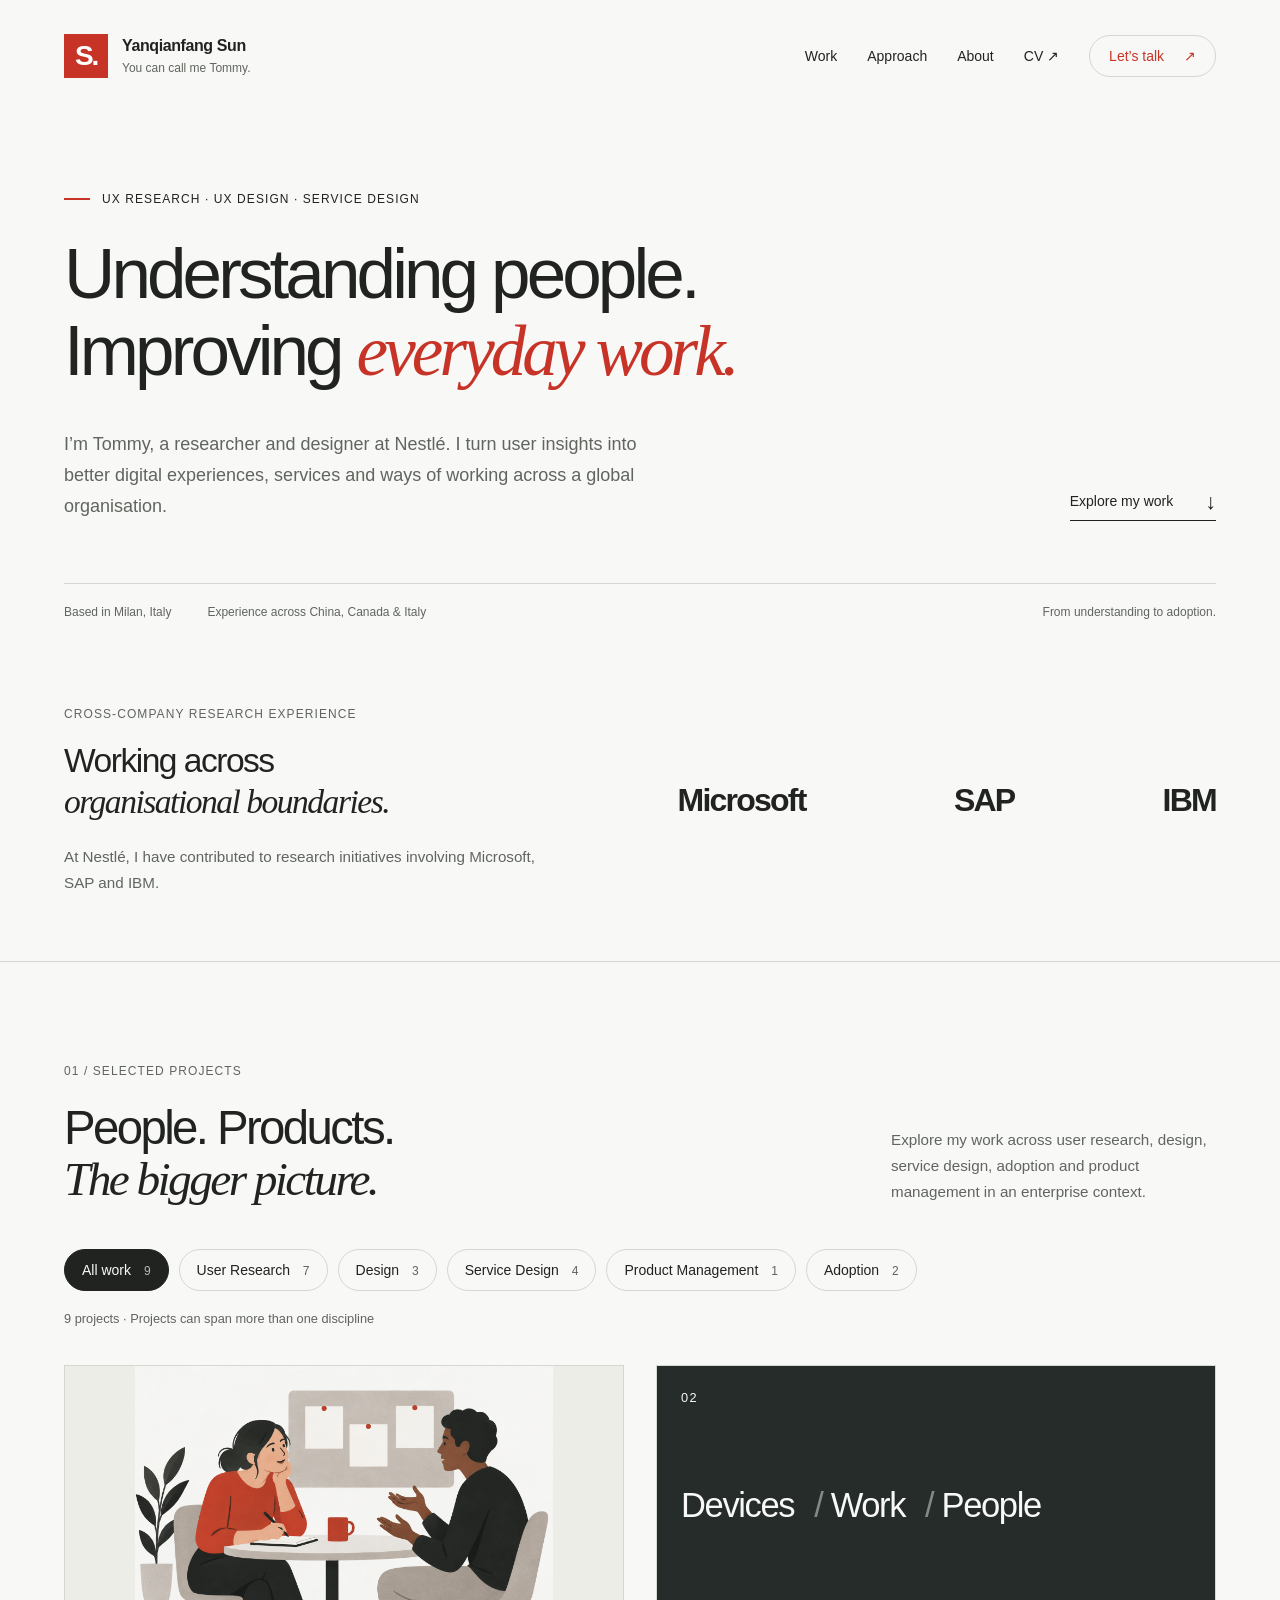
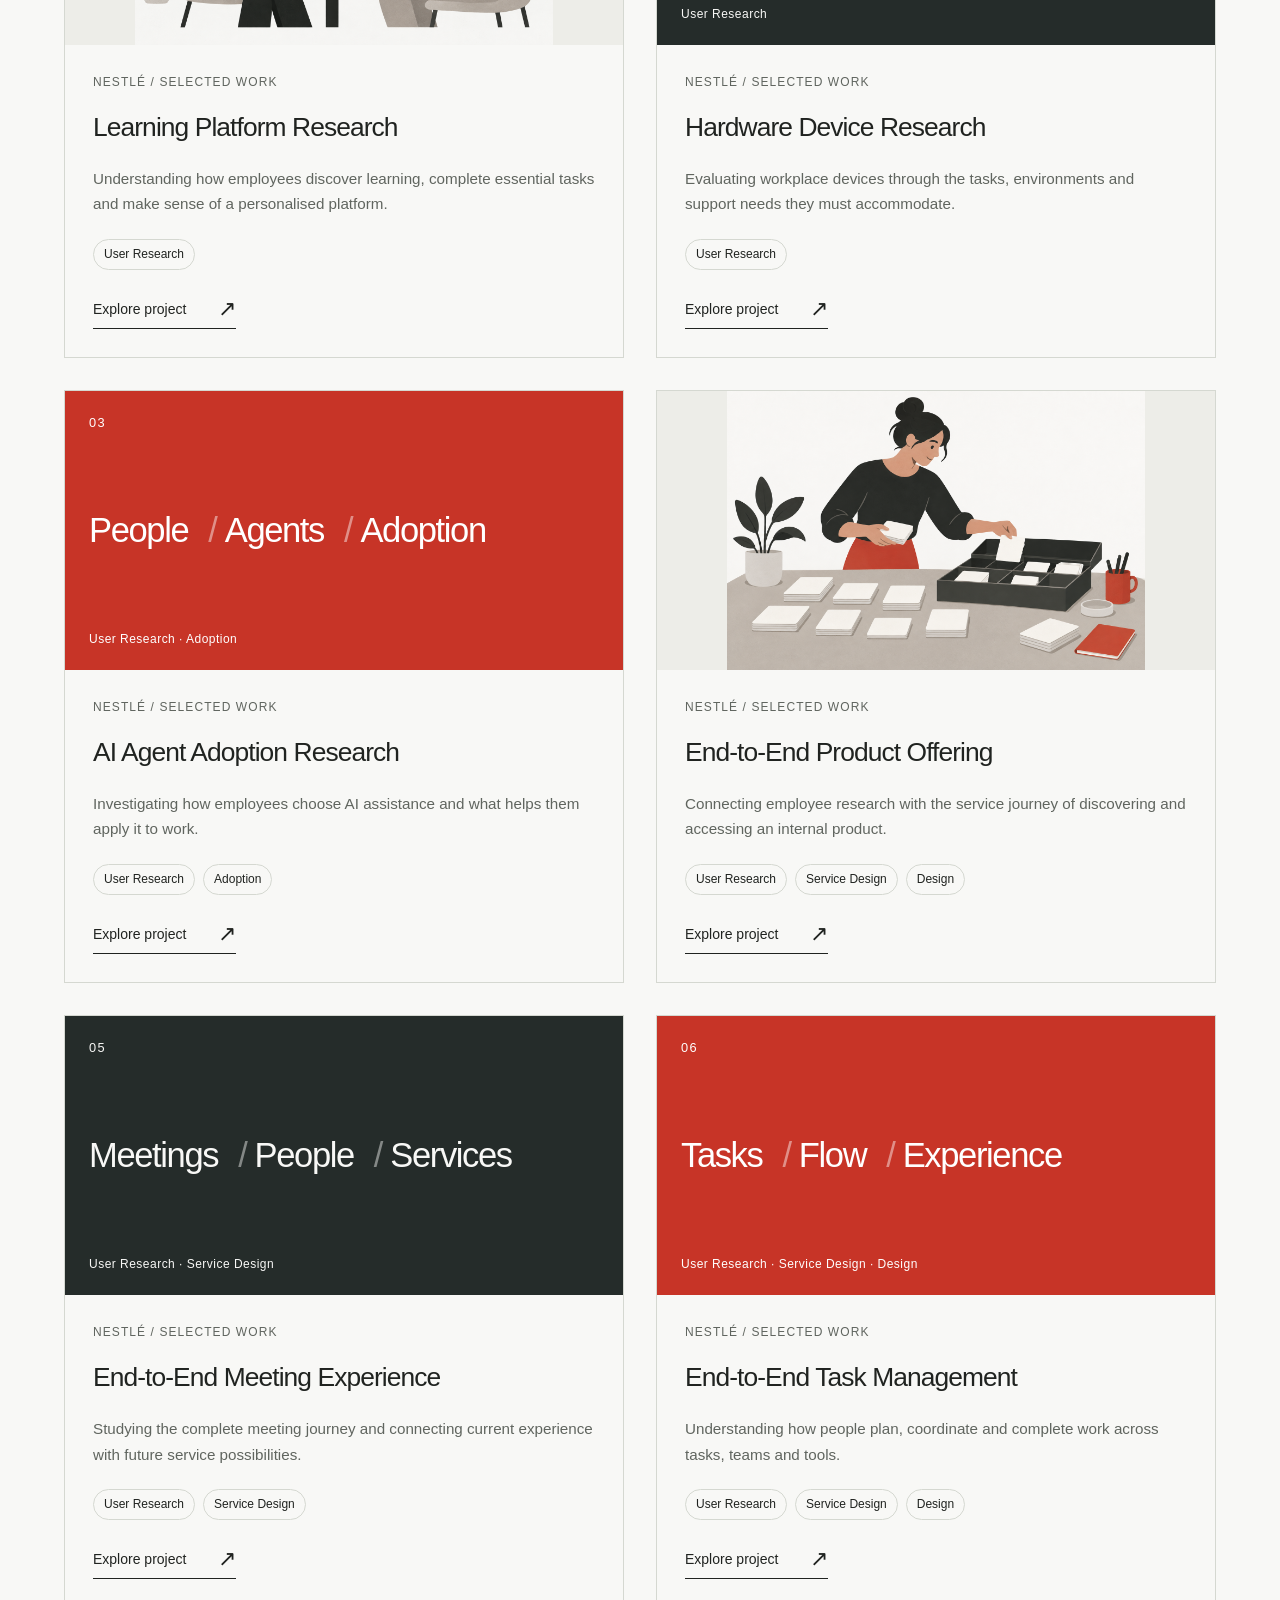
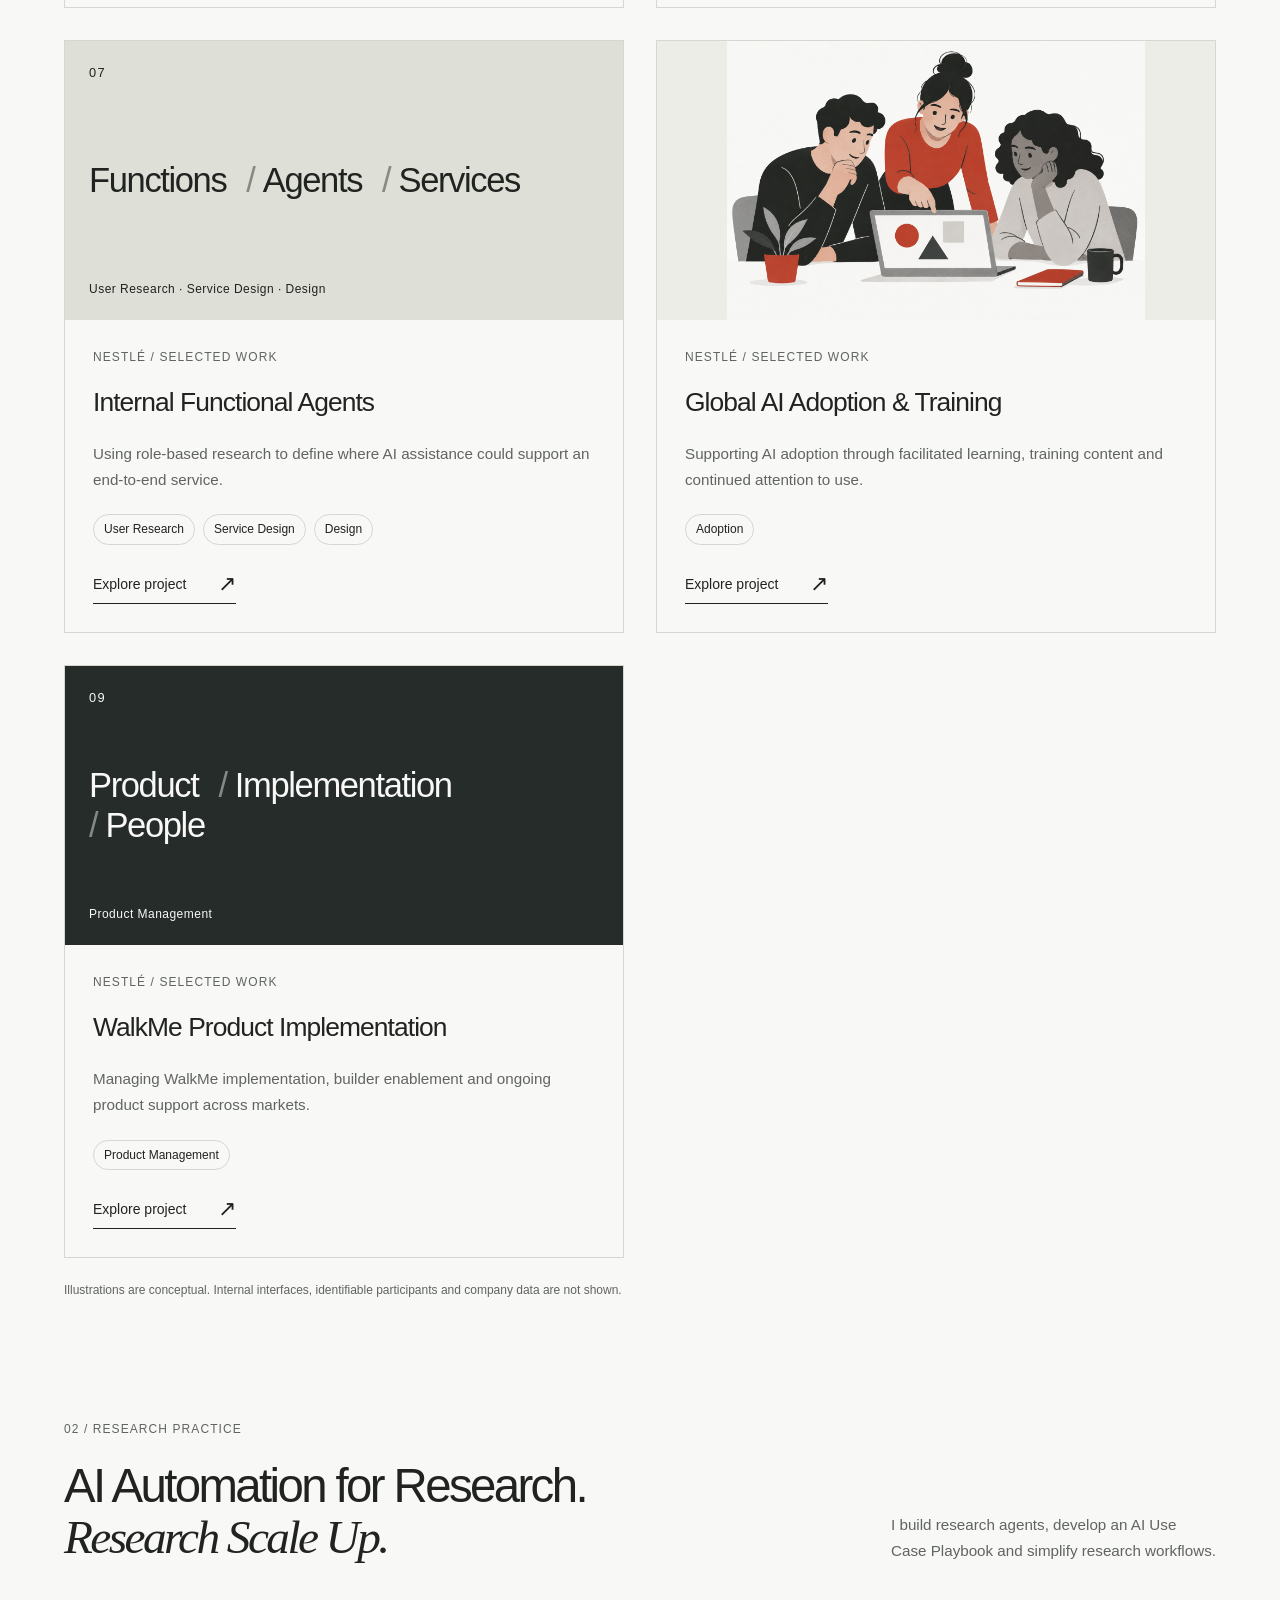
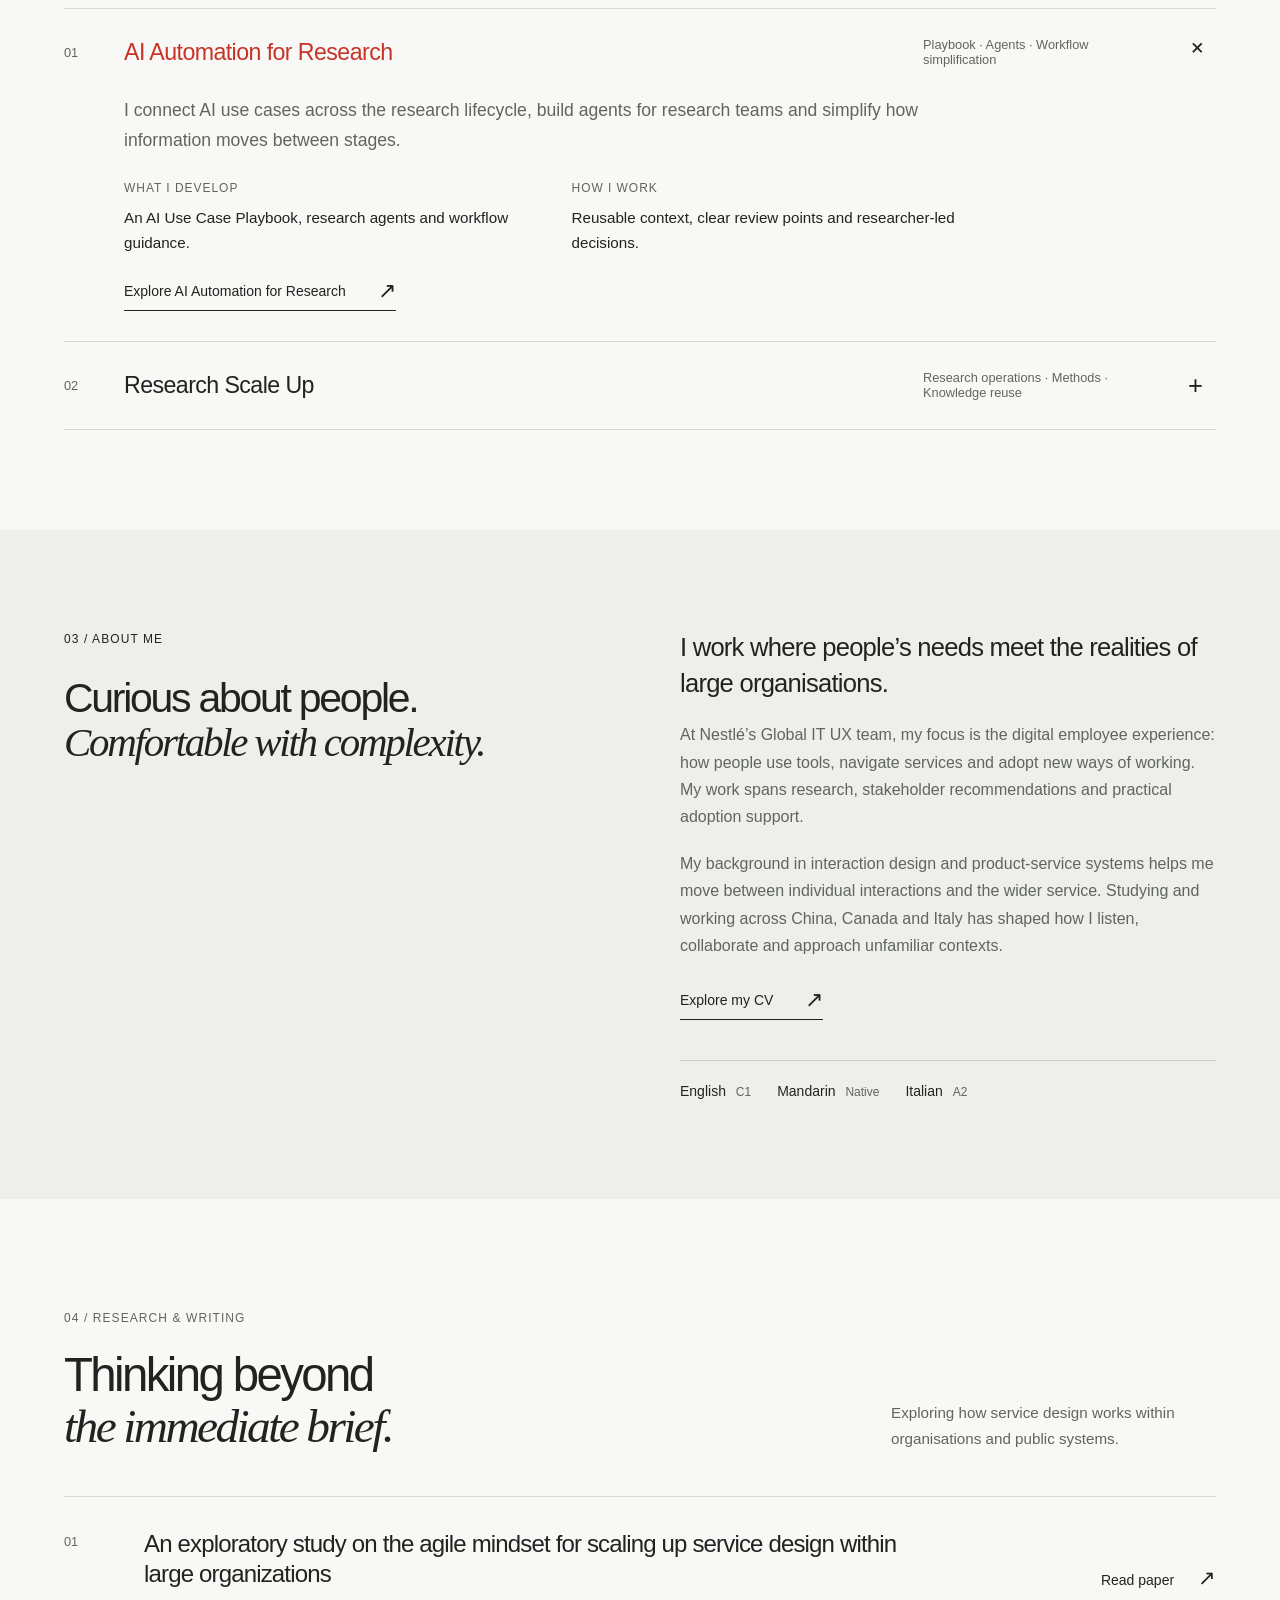
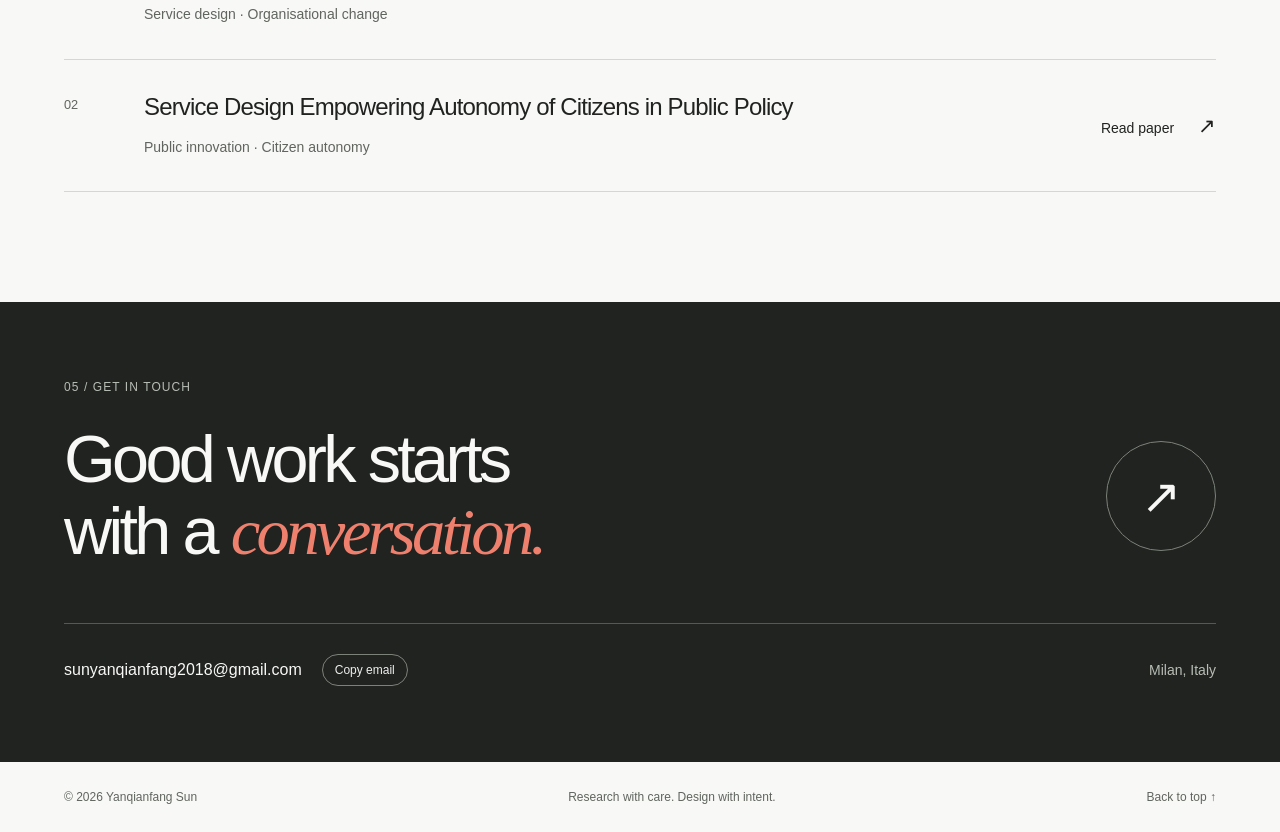
==== commit 618ecfa8: "Clarify WalkMe role and prioritise research AI" ====
--- a/index.html
+++ b/index.html
@@ -41,16 +41,13 @@
         </div>
         <p id="filter-status" role="status" aria-live="polite" aria-atomic="true"></p>
       </div>
-      <div class="work-grid project-gallery"><article class="work-card compact project-card" data-categories="user-research"><a class="project-cover" href="learning-platform.html" aria-label="Explore Learning Platform Research"><img src="research-listening.png" alt="Concept illustration of a researcher listening to another person." width="1536" height="1024" loading="lazy" decoding="async"></a><div class="work-copy"><p class="eyebrow">Nestlé / Selected work</p><h3><a href="learning-platform.html">Learning Platform Research</a></h3><p>Understanding how employees discover learning, complete essential tasks and make sense of a personalised platform.</p><div class="tags"><span>User Research</span></div><a class="text-link" href="learning-platform.html">Explore project <span aria-hidden="true">↗</span></a></div></article><article class="work-card compact project-card" data-categories="user-research"><a class="project-cover" href="hardware-devices.html" aria-label="Explore Hardware Device Research"><div class="topic-cover topic-1"><span class="topic-number">02</span><div class="topic-words"><span>Devices</span><span>Work</span><span>People</span></div><span class="topic-label">User Research</span></div></a><div class="work-copy"><p class="eyebrow">Nestlé / Selected work</p><h3><a href="hardware-devices.html">Hardware Device Research</a></h3><p>Evaluating workplace devices through the tasks, environments and support needs they must accommodate.</p><div class="tags"><span>User Research</span></div><a class="text-link" href="hardware-devices.html">Explore project <span aria-hidden="true">↗</span></a></div></article><article class="work-card compact project-card" data-categories="user-research adoption"><a class="project-cover" href="agent-adoption-research.html" aria-label="Explore AI Agent Adoption Research"><div class="topic-cover topic-2"><span class="topic-number">03</span><div class="topic-words"><span>People</span><span>Agents</span><span>Adoption</span></div><span class="topic-label">User Research · Adoption</span></div></a><div class="work-copy"><p class="eyebrow">Nestlé / Selected work</p><h3><a href="agent-adoption-research.html">AI Agent Adoption Research</a></h3><p>Investigating how employees choose AI assistance and what helps them apply it to work.</p><div class="tags"><span>User Research</span><span>Adoption</span></div><a class="text-link" href="agent-adoption-research.html">Explore project <span aria-hidden="true">↗</span></a></div></article><article class="work-card compact project-card" data-categories="user-research service-design design"><a class="project-cover" href="product-offering.html" aria-label="Explore End-to-End Product Offering"><img src="method-toolkit.png" alt="Concept illustration of a designer arranging reusable cards in a toolkit." width="1536" height="1024" loading="lazy" decoding="async"></a><div class="work-copy"><p class="eyebrow">Nestlé / Selected work</p><h3><a href="product-offering.html">End-to-End Product Offering</a></h3><p>Connecting employee research with the service journey of discovering and accessing an internal product.</p><div class="tags"><span>User Research</span><span>Service Design</span><span>Design</span></div><a class="text-link" href="product-offering.html">Explore project <span aria-hidden="true">↗</span></a></div></article><article class="work-card compact project-card" data-categories="user-research service-design"><a class="project-cover" href="meeting-experience.html" aria-label="Explore End-to-End Meeting Experience"><div class="topic-cover topic-1"><span class="topic-number">05</span><div class="topic-words"><span>Meetings</span><span>People</span><span>Services</span></div><span class="topic-label">User Research · Service Design</span></div></a><div class="work-copy"><p class="eyebrow">Nestlé / Selected work</p><h3><a href="meeting-experience.html">End-to-End Meeting Experience</a></h3><p>Studying the complete meeting journey and connecting current experience with future service possibilities.</p><div class="tags"><span>User Research</span><span>Service Design</span></div><a class="text-link" href="meeting-experience.html">Explore project <span aria-hidden="true">↗</span></a></div></article><article class="work-card compact project-card" data-categories="user-research service-design design"><a class="project-cover" href="task-management.html" aria-label="Explore End-to-End Task Management"><div class="topic-cover topic-2"><span class="topic-number">06</span><div class="topic-words"><span>Tasks</span><span>Flow</span><span>Experience</span></div><span class="topic-label">User Research · Service Design · Design</span></div></a><div class="work-copy"><p class="eyebrow">Nestlé / Selected work</p><h3><a href="task-management.html">End-to-End Task Management</a></h3><p>Understanding how people plan, coordinate and complete work across tasks, teams and tools.</p><div class="tags"><span>User Research</span><span>Service Design</span><span>Design</span></div><a class="text-link" href="task-management.html">Explore project <span aria-hidden="true">↗</span></a></div></article><article class="work-card compact project-card" data-categories="user-research service-design design"><a class="project-cover" href="functional-agents.html" aria-label="Explore Internal Functional Agents"><div class="topic-cover topic-0"><span class="topic-number">07</span><div class="topic-words"><span>Functions</span><span>Agents</span><span>Services</span></div><span class="topic-label">User Research · Service Design · Design</span></div></a><div class="work-copy"><p class="eyebrow">Nestlé / Selected work</p><h3><a href="functional-agents.html">Internal Functional Agents</a></h3><p>Using role-based research to define where AI assistance could support an end-to-end service.</p><div class="tags"><span>User Research</span><span>Service Design</span><span>Design</span></div><a class="text-link" href="functional-agents.html">Explore project <span aria-hidden="true">↗</span></a></div></article><article class="work-card compact project-card" data-categories="adoption"><a class="project-cover" href="ai-training.html" aria-label="Explore Global AI Adoption &amp; Training"><img src="digital-facilitation.png" alt="Concept illustration of a facilitator helping two people use a digital tool." width="1536" height="1024" loading="lazy" decoding="async"></a><div class="work-copy"><p class="eyebrow">Nestlé / Selected work</p><h3><a href="ai-training.html">Global AI Adoption &amp; Training</a></h3><p>Supporting AI adoption through facilitated learning, training content and continued attention to use.</p><div class="tags"><span>Adoption</span></div><a class="text-link" href="ai-training.html">Explore project <span aria-hidden="true">↗</span></a></div></article><article class="work-card compact project-card" data-categories="product-management"><a class="project-cover" href="internal-product-implementation.html" aria-label="Explore Internal Product Implementation"><div class="topic-cover topic-1"><span class="topic-number">09</span><div class="topic-words"><span>Product</span><span>Implementation</span><span>People</span></div><span class="topic-label">Product Management</span></div></a><div class="work-copy"><p class="eyebrow">Nestlé / Selected work</p><h3><a href="internal-product-implementation.html">Internal Product Implementation</a></h3><p>Supporting the implementation and adoption of internal digital products.</p><div class="tags"><span>Product Management</span></div><a class="text-link" href="internal-product-implementation.html">Explore project <span aria-hidden="true">↗</span></a></div></article></div>
+      <div class="work-grid project-gallery"><article class="work-card compact project-card" data-categories="user-research"><a class="project-cover" href="learning-platform.html" aria-label="Explore Learning Platform Research"><img src="research-listening.png" alt="Concept illustration of a researcher listening to another person." width="1536" height="1024" loading="lazy" decoding="async"></a><div class="work-copy"><p class="eyebrow">Nestlé / Selected work</p><h3><a href="learning-platform.html">Learning Platform Research</a></h3><p>Understanding how employees discover learning, complete essential tasks and make sense of a personalised platform.</p><div class="tags"><span>User Research</span></div><a class="text-link" href="learning-platform.html">Explore project <span aria-hidden="true">↗</span></a></div></article><article class="work-card compact project-card" data-categories="user-research"><a class="project-cover" href="hardware-devices.html" aria-label="Explore Hardware Device Research"><div class="topic-cover topic-1"><span class="topic-number">02</span><div class="topic-words"><span>Devices</span><span>Work</span><span>People</span></div><span class="topic-label">User Research</span></div></a><div class="work-copy"><p class="eyebrow">Nestlé / Selected work</p><h3><a href="hardware-devices.html">Hardware Device Research</a></h3><p>Evaluating workplace devices through the tasks, environments and support needs they must accommodate.</p><div class="tags"><span>User Research</span></div><a class="text-link" href="hardware-devices.html">Explore project <span aria-hidden="true">↗</span></a></div></article><article class="work-card compact project-card" data-categories="user-research adoption"><a class="project-cover" href="agent-adoption-research.html" aria-label="Explore AI Agent Adoption Research"><div class="topic-cover topic-2"><span class="topic-number">03</span><div class="topic-words"><span>People</span><span>Agents</span><span>Adoption</span></div><span class="topic-label">User Research · Adoption</span></div></a><div class="work-copy"><p class="eyebrow">Nestlé / Selected work</p><h3><a href="agent-adoption-research.html">AI Agent Adoption Research</a></h3><p>Investigating how employees choose AI assistance and what helps them apply it to work.</p><div class="tags"><span>User Research</span><span>Adoption</span></div><a class="text-link" href="agent-adoption-research.html">Explore project <span aria-hidden="true">↗</span></a></div></article><article class="work-card compact project-card" data-categories="user-research service-design design"><a class="project-cover" href="product-offering.html" aria-label="Explore End-to-End Product Offering"><img src="method-toolkit.png" alt="Concept illustration of a designer arranging reusable cards in a toolkit." width="1536" height="1024" loading="lazy" decoding="async"></a><div class="work-copy"><p class="eyebrow">Nestlé / Selected work</p><h3><a href="product-offering.html">End-to-End Product Offering</a></h3><p>Connecting employee research with the service journey of discovering and accessing an internal product.</p><div class="tags"><span>User Research</span><span>Service Design</span><span>Design</span></div><a class="text-link" href="product-offering.html">Explore project <span aria-hidden="true">↗</span></a></div></article><article class="work-card compact project-card" data-categories="user-research service-design"><a class="project-cover" href="meeting-experience.html" aria-label="Explore End-to-End Meeting Experience"><div class="topic-cover topic-1"><span class="topic-number">05</span><div class="topic-words"><span>Meetings</span><span>People</span><span>Services</span></div><span class="topic-label">User Research · Service Design</span></div></a><div class="work-copy"><p class="eyebrow">Nestlé / Selected work</p><h3><a href="meeting-experience.html">End-to-End Meeting Experience</a></h3><p>Studying the complete meeting journey and connecting current experience with future service possibilities.</p><div class="tags"><span>User Research</span><span>Service Design</span></div><a class="text-link" href="meeting-experience.html">Explore project <span aria-hidden="true">↗</span></a></div></article><article class="work-card compact project-card" data-categories="user-research service-design design"><a class="project-cover" href="task-management.html" aria-label="Explore End-to-End Task Management"><div class="topic-cover topic-2"><span class="topic-number">06</span><div class="topic-words"><span>Tasks</span><span>Flow</span><span>Experience</span></div><span class="topic-label">User Research · Service Design · Design</span></div></a><div class="work-copy"><p class="eyebrow">Nestlé / Selected work</p><h3><a href="task-management.html">End-to-End Task Management</a></h3><p>Understanding how people plan, coordinate and complete work across tasks, teams and tools.</p><div class="tags"><span>User Research</span><span>Service Design</span><span>Design</span></div><a class="text-link" href="task-management.html">Explore project <span aria-hidden="true">↗</span></a></div></article><article class="work-card compact project-card" data-categories="user-research service-design design"><a class="project-cover" href="functional-agents.html" aria-label="Explore Internal Functional Agents"><div class="topic-cover topic-0"><span class="topic-number">07</span><div class="topic-words"><span>Functions</span><span>Agents</span><span>Services</span></div><span class="topic-label">User Research · Service Design · Design</span></div></a><div class="work-copy"><p class="eyebrow">Nestlé / Selected work</p><h3><a href="functional-agents.html">Internal Functional Agents</a></h3><p>Using role-based research to define where AI assistance could support an end-to-end service.</p><div class="tags"><span>User Research</span><span>Service Design</span><span>Design</span></div><a class="text-link" href="functional-agents.html">Explore project <span aria-hidden="true">↗</span></a></div></article><article class="work-card compact project-card" data-categories="adoption"><a class="project-cover" href="ai-training.html" aria-label="Explore Global AI Adoption &amp; Training"><img src="digital-facilitation.png" alt="Concept illustration of a facilitator helping two people use a digital tool." width="1536" height="1024" loading="lazy" decoding="async"></a><div class="work-copy"><p class="eyebrow">Nestlé / Selected work</p><h3><a href="ai-training.html">Global AI Adoption &amp; Training</a></h3><p>Supporting AI adoption through facilitated learning, training content and continued attention to use.</p><div class="tags"><span>Adoption</span></div><a class="text-link" href="ai-training.html">Explore project <span aria-hidden="true">↗</span></a></div></article><article class="work-card compact project-card" data-categories="product-management"><a class="project-cover" href="internal-product-implementation.html" aria-label="Explore WalkMe Product Implementation"><div class="topic-cover topic-1"><span class="topic-number">09</span><div class="topic-words"><span>Product</span><span>Implementation</span><span>People</span></div><span class="topic-label">Product Management</span></div></a><div class="work-copy"><p class="eyebrow">Nestlé / Selected work</p><h3><a href="internal-product-implementation.html">WalkMe Product Implementation</a></h3><p>Managing WalkMe implementation, builder enablement and ongoing product support across markets.</p><div class="tags"><span>Product Management</span></div><a class="text-link" href="internal-product-implementation.html">Explore project <span aria-hidden="true">↗</span></a></div></article></div>
 <p class="illustration-note">Illustrations are conceptual. Internal interfaces, identifiable participants and company data are not shown.</p>
     </section>
     <section class="container methods-section" id="methods" aria-labelledby="methods-title">
-      <div class="section-heading"><div><p class="eyebrow">02 / Research practice</p><h2 id="methods-title">Reusable research assets.<br><em>Practical AI automation.</em></h2></div><p>Reusable research resources and AI-assisted workflows, with researcher review built into the process.</p></div>
-      <div class="method-list">
-        <details class="method" open><summary><span class="method-index">01</span><span class="method-name">Design Research Assets</span><span class="method-category">Methods · Resources · Templates</span><span class="method-toggle" aria-hidden="true">+</span></summary><div class="method-body"><p>I design research resources that teams can use across their work, including research intake roadmaps, playbooks, UX methods and report templates.</p><dl><div><dt>What I develop</dt><dd>Reusable assets for planning, conducting and communicating research.</dd></div><div><dt>How I support teams</dt><dd>Shared methods and global UX maturity workshops.</dd></div></dl><a class="text-link" href="research-practice.html">Explore my research practice <span aria-hidden="true">↗</span></a></div></details>
-        <details class="method"><summary><span class="method-index">02</span><span class="method-name">AI Automation for Research</span><span class="method-category">Workflow design · Validation</span><span class="method-toggle" aria-hidden="true">+</span></summary><div class="method-body"><p>I develop and validate AI-assisted automation for research workflows, including functional agents for internal research teams.</p><dl><div><dt>What I develop</dt><dd>AI automation and agents supporting internal research workflows.</dd></div><div><dt>My contribution</dt><dd>Building workflow tools and supporting their adoption by research teams.</dd></div></dl><a class="text-link" href="research-practice.html">Explore my research practice <span aria-hidden="true">↗</span></a></div></details>
-      </div>
-    </section>
+<div class="section-heading"><div><p class="eyebrow">02 / Research practice</p><h2 id="methods-title">AI Automation for Research.<br><em>Research Scale Up.</em></h2></div><p>I build research agents, develop an AI Use Case Playbook and simplify research workflows.</p></div>
+<div class="method-list"><details class="method" open><summary><span class="method-index">01</span><span class="method-name">AI Automation for Research</span><span class="method-category">Playbook · Agents · Workflow simplification</span><span class="method-toggle" aria-hidden="true">+</span></summary><div class="method-body"><p>I connect AI use cases across the research lifecycle, build agents for research teams and simplify how information moves between stages.</p><dl><div><dt>What I develop</dt><dd>An AI Use Case Playbook, research agents and workflow guidance.</dd></div><div><dt>How I work</dt><dd>Reusable context, clear review points and researcher-led decisions.</dd></div></dl><a class="text-link" href="research-practice.html#automation">Explore AI Automation for Research <span aria-hidden="true">↗</span></a></div></details>
+<details class="method"><summary><span class="method-index">02</span><span class="method-name">Research Scale Up</span><span class="method-category">Research operations · Methods · Knowledge reuse</span><span class="method-toggle" aria-hidden="true">+</span></summary><div class="method-body"><p>I support research at scale through shared processes, methods, reusable learning and UX maturity workshops.</p><dl><div><dt>Supporting work</dt><dd>Intake roadmaps, research guidance and report templates.</dd></div><div><dt>Purpose</dt><dd>Help teams plan research consistently and carry learning into future decisions.</dd></div></dl><a class="text-link" href="research-practice.html#scale-up">Explore Research Scale Up <span aria-hidden="true">↗</span></a></div></details></div></section>
     <section class="about-section" id="about" aria-labelledby="about-title"><div class="container about-layout"><div><p class="eyebrow">03 / About me</p><h2 id="about-title">Curious about people.<br><em>Comfortable with complexity.</em></h2></div><div class="about-body"><p class="large-copy">I work where people’s needs meet the realities of large organisations.</p><p>At Nestlé’s Global IT UX team, my focus is the digital employee experience: how people use tools, navigate services and adopt new ways of working. My work spans research, stakeholder recommendations and practical adoption support.</p><p>My background in interaction design and product-service systems helps me move between individual interactions and the wider service. Studying and working across China, Canada and Italy has shaped how I listen, collaborate and approach unfamiliar contexts.</p><a class="text-link" href="cv.html">Explore my CV <span aria-hidden="true">↗</span></a><div class="language-line"><span>English <small>C1</small></span><span>Mandarin <small>Native</small></span><span>Italian <small>A2</small></span></div></div></div></section>
     <section class="container writing-section" id="writing" aria-labelledby="writing-title"><div class="section-heading"><div><p class="eyebrow">04 / Research & writing</p><h2 id="writing-title">Thinking beyond<br><em>the immediate brief.</em></h2></div><p>Exploring how service design works within organisations and public systems.</p></div><a class="paper-row" href="https://www.researchgate.net/publication/384446736_An_exploratory_study_on_the_agile_mindset_for_scaling_up_service_design_within_large_organizations" target="_blank" rel="noopener noreferrer"><span class="paper-index">01</span><div><h3>An exploratory study on the agile mindset for scaling up service design within large organizations</h3><p>Service design · Organisational change</p></div><span class="paper-link">Read paper <span aria-hidden="true">↗</span><span class="sr-only"> (opens in new tab)</span></span></a><a class="paper-row" href="https://www.researchgate.net/publication/371905313_Service_Design_Empowering_Autonomy_of_Citizens_in_Public_Policy_-_Reflecting_on_the_implication_of_service_design_in_public_policy_to_raise_citizens%27_autonomy" target="_blank" rel="noopener noreferrer"><span class="paper-index">02</span><div><h3>Service Design Empowering Autonomy of Citizens in Public Policy</h3><p>Public innovation · Citizen autonomy</p></div><span class="paper-link">Read paper <span aria-hidden="true">↗</span><span class="sr-only"> (opens in new tab)</span></span></a></section>
     <section class="contact-section" id="contact" aria-labelledby="contact-title"><div class="container"><p class="eyebrow">05 / Get in touch</p><div class="contact-main"><h2 id="contact-title">Good work starts<br>with a <em>conversation.</em></h2><a class="contact-arrow" href="mailto:sunyanqianfang2018@gmail.com" aria-label="Email Tommy"><span aria-hidden="true">↗</span></a></div><div class="contact-bottom"><a href="mailto:sunyanqianfang2018@gmail.com">sunyanqianfang2018@gmail.com</a><button class="copy-email" type="button">Copy email</button><span id="copy-status" role="status"></span><span class="contact-location">Milan, Italy</span></div></div></section>
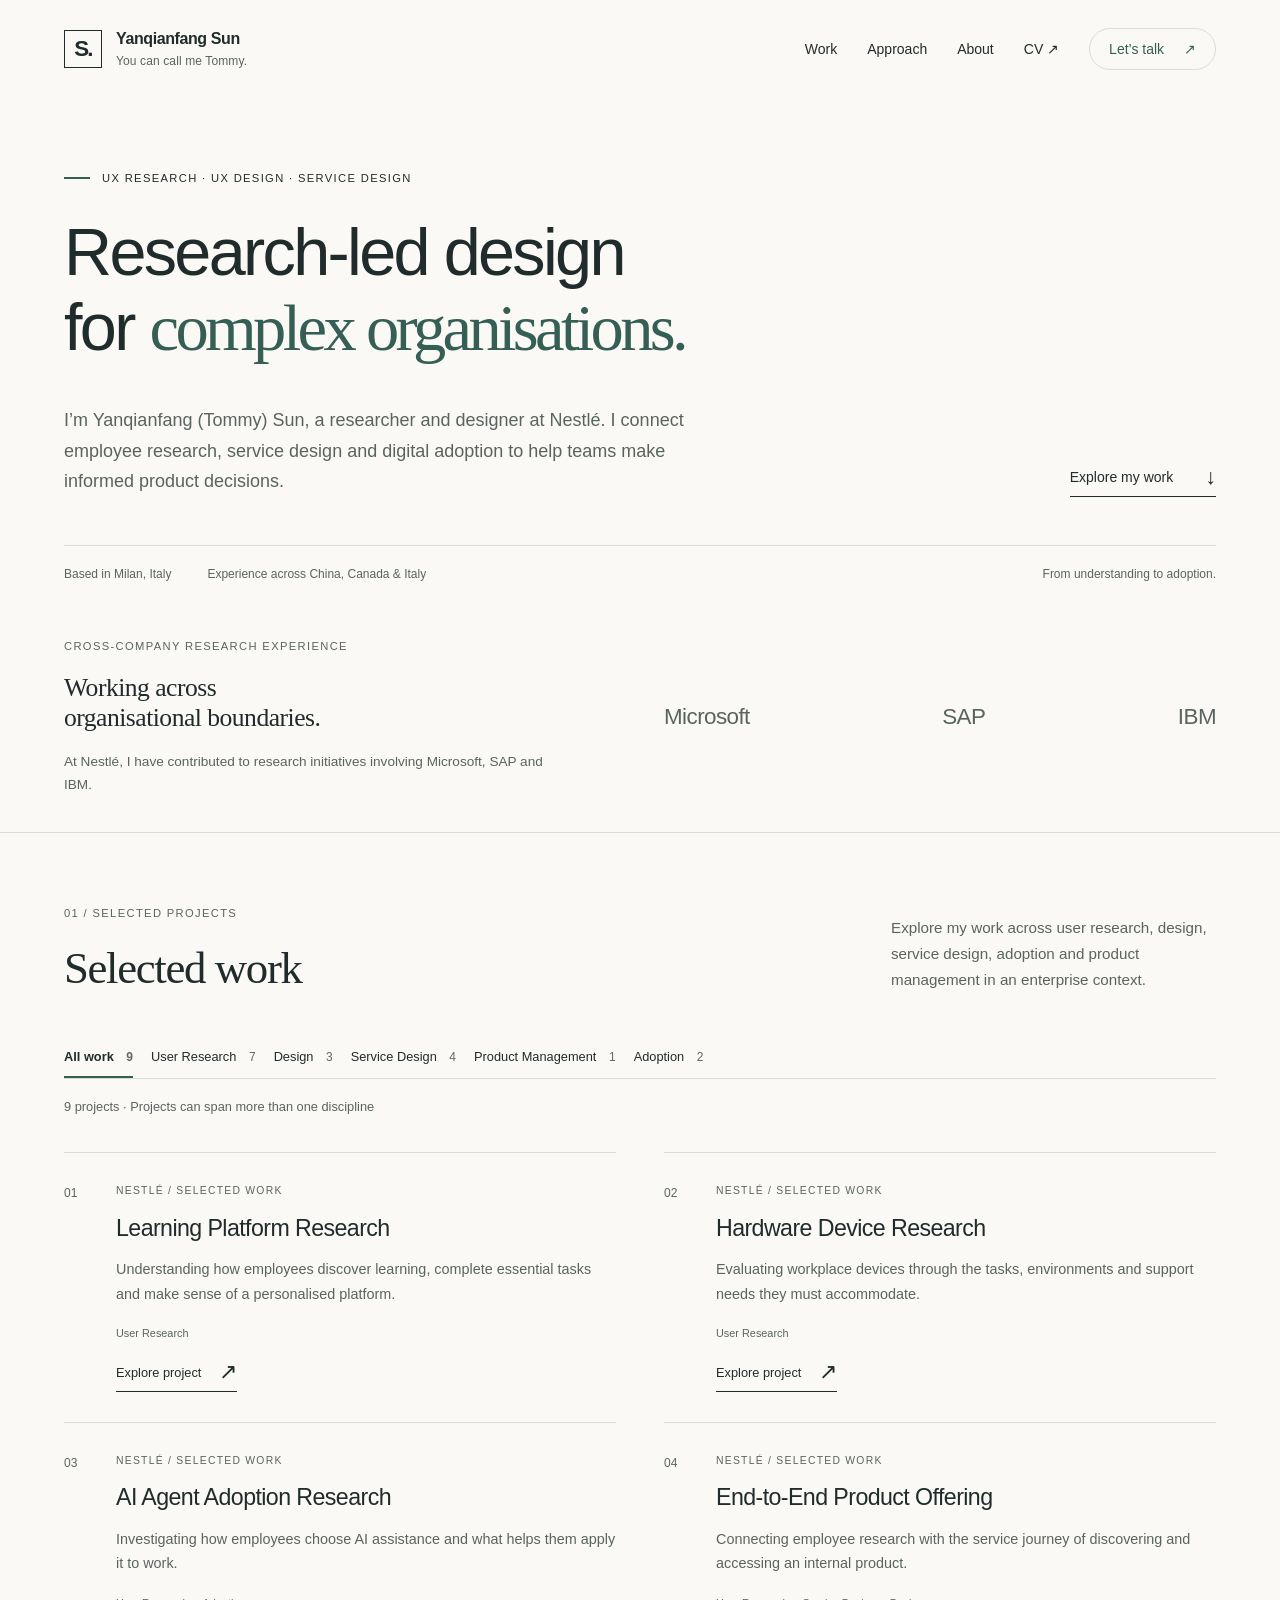
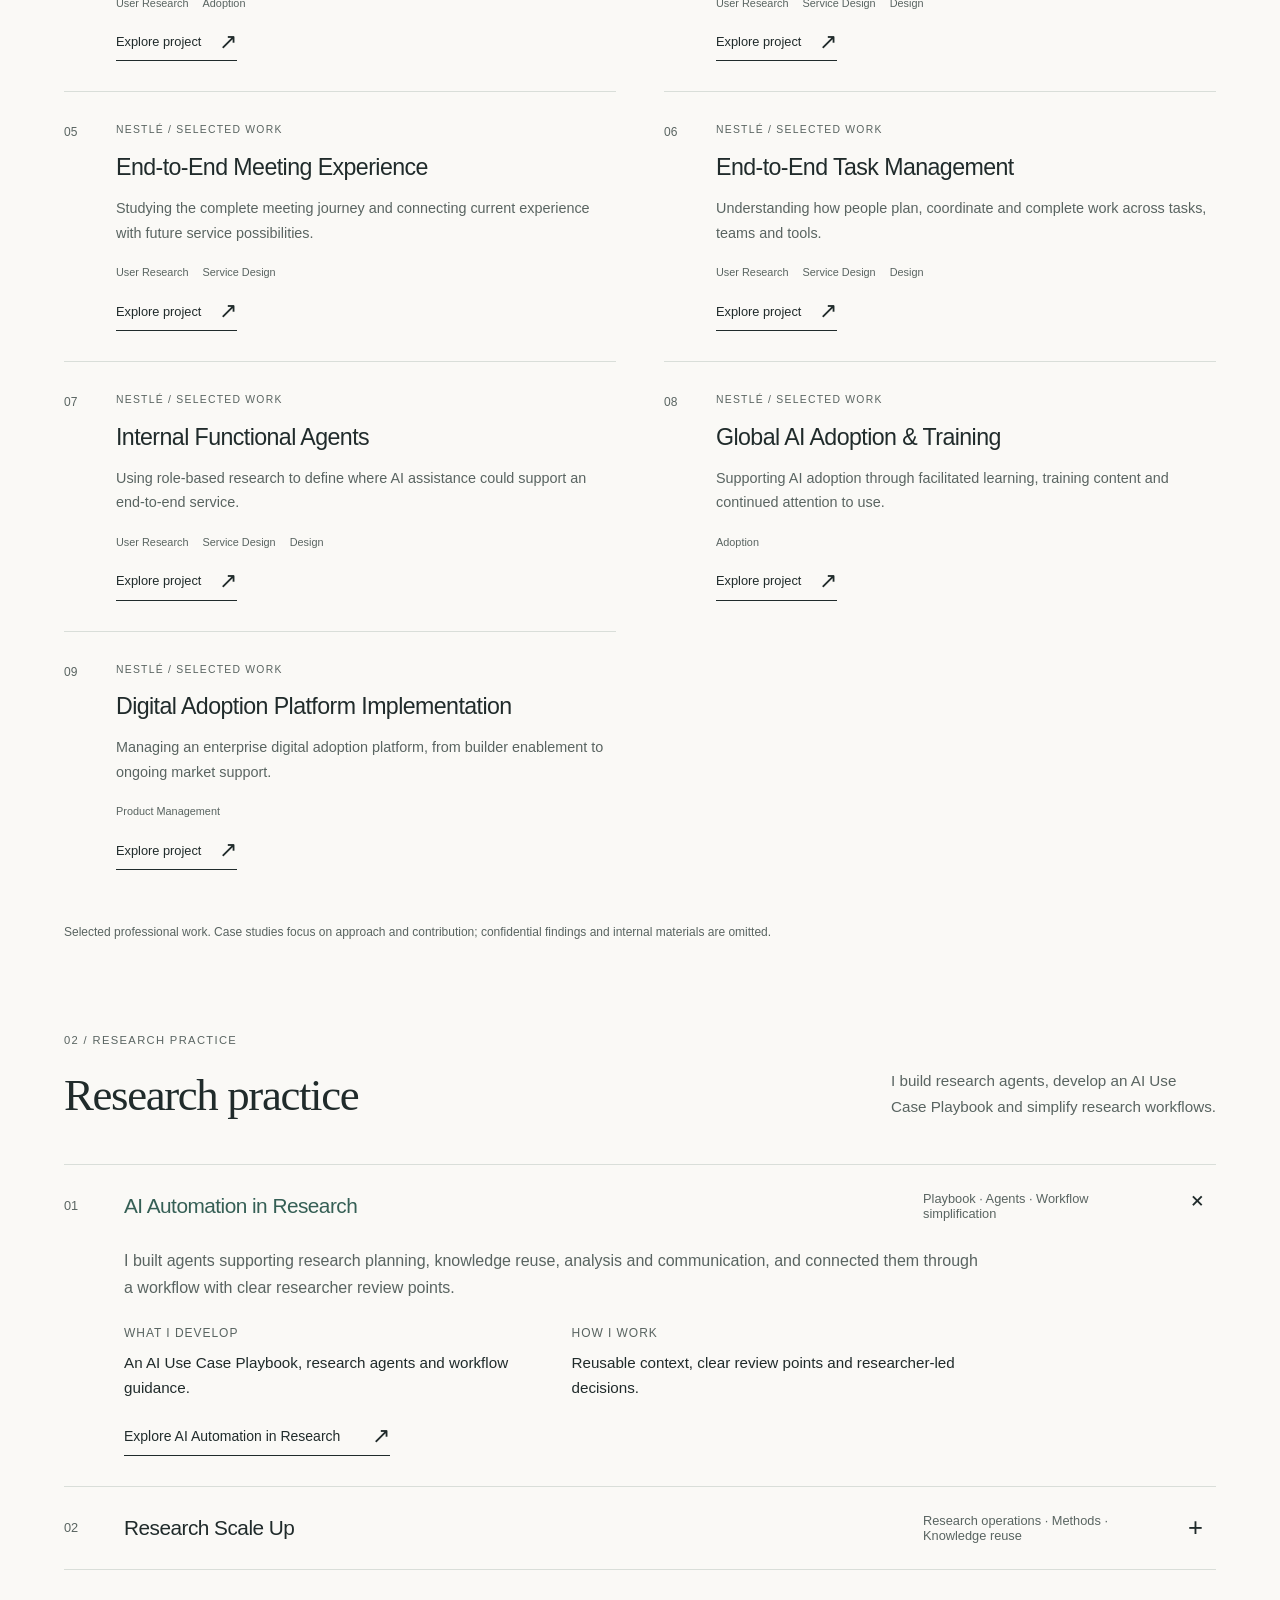
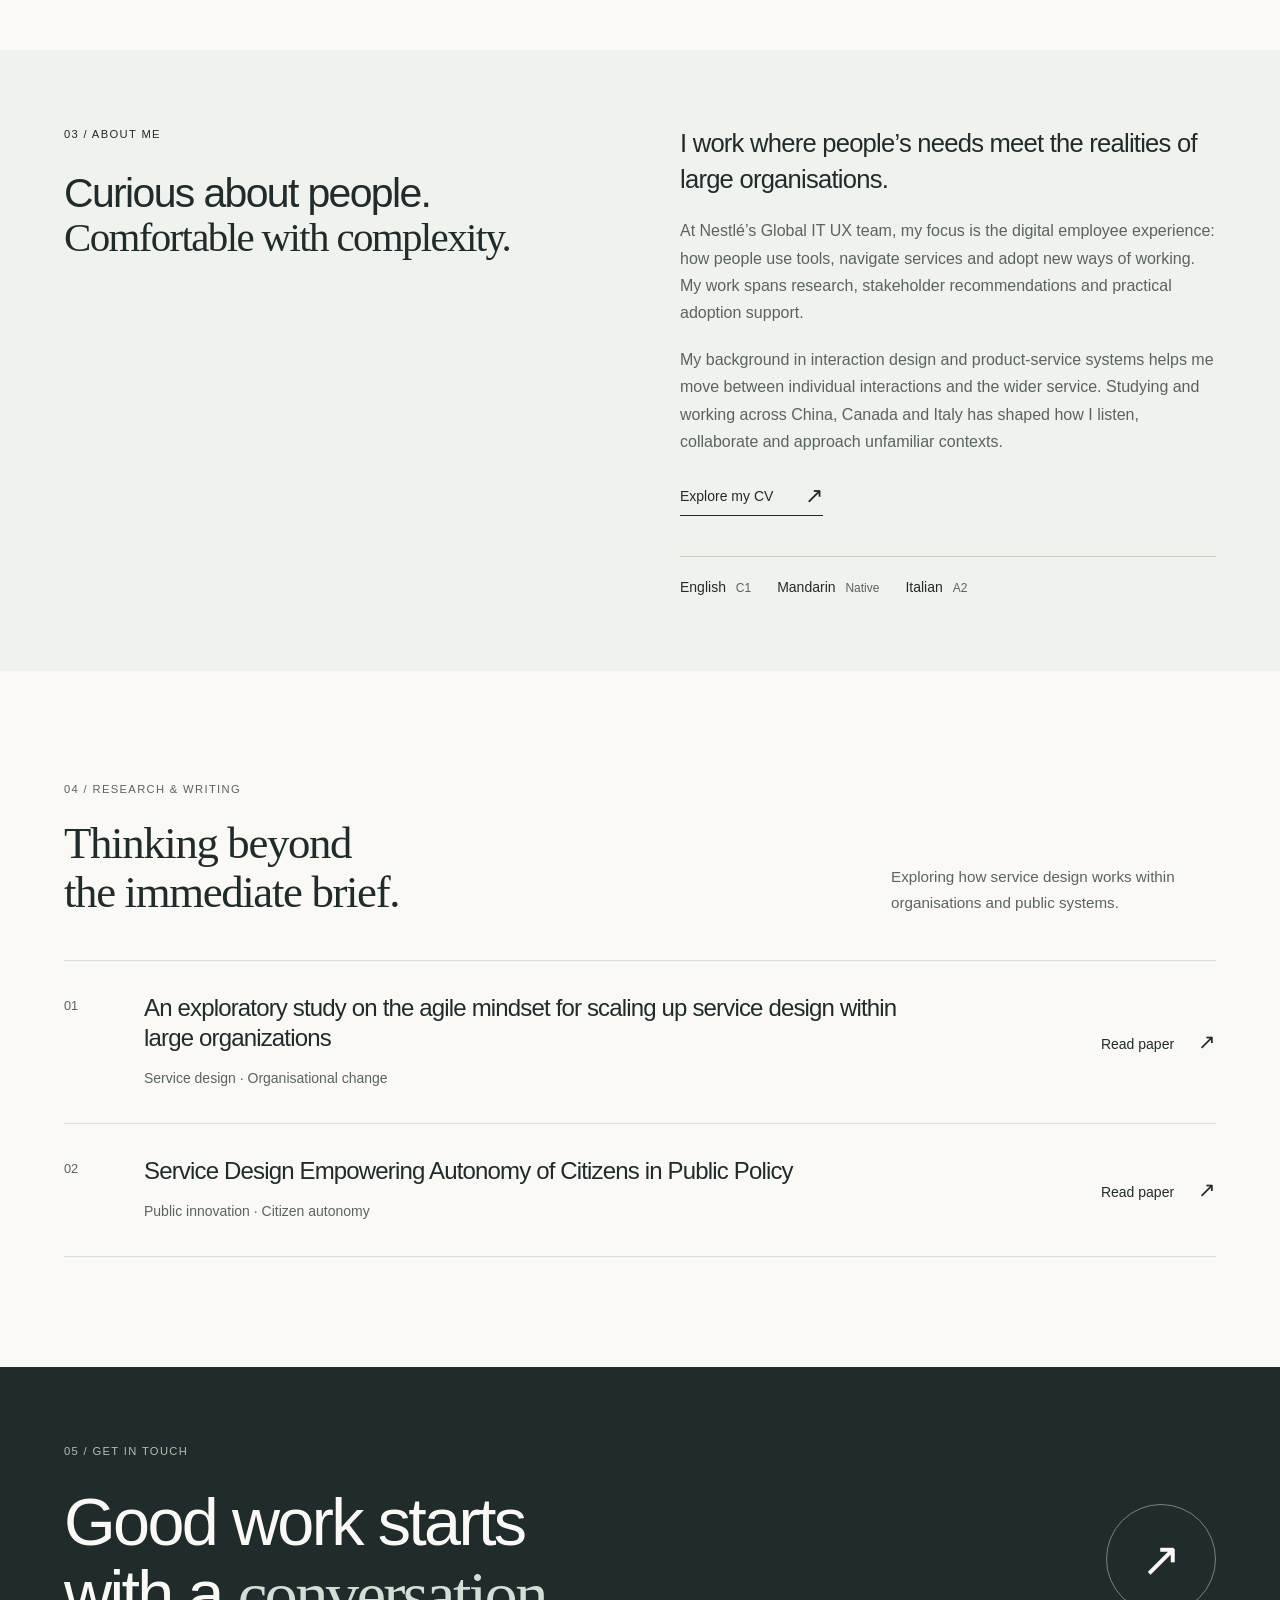
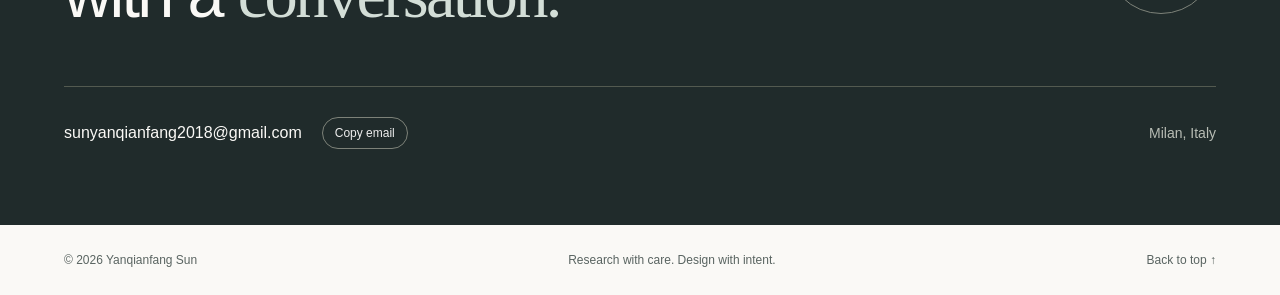
==== commit 3f2b5be1: "Refine portfolio style and anonymise product case" ====
--- a/index.html
+++ b/index.html
@@ -9,7 +9,7 @@
   <link rel="icon" type="image/svg+xml" href="data:image/svg+xml,%3Csvg xmlns='http://www.w3.org/2000/svg' viewBox='0 0 40 40'%3E%3Crect width='40' height='40' rx='8' fill='%23cc3528'/%3E%3Ctext x='20' y='28' text-anchor='middle' font-family='Arial' font-weight='700' font-size='25' fill='white'%3ES%3C/text%3E%3C/svg%3E">
   <link rel="stylesheet" href="style.css">
   <script src="site.js" defer></script>
-  <link rel="stylesheet" href="portfolio-update.css">
+  <link rel="stylesheet" href="portfolio-update.css?v=20260928">
 </head>
 <body>
   <a class="skip-link" href="#main">Skip to content</a>
@@ -20,8 +20,8 @@
   <main id="main">
     <section class="hero container" aria-labelledby="hero-title">
       <p class="eyebrow"><span class="red-rule" aria-hidden="true"></span> UX Research · UX Design · Service Design</p>
-      <h1 id="hero-title">Understanding people.<br>Improving <em>everyday work.</em></h1>
-      <div class="hero-bottom"><p>I’m Tommy, a researcher and designer at Nestlé. I turn user insights into better digital experiences, services and ways of working across a global organisation.</p><a class="text-link" href="#work">Explore my work <span aria-hidden="true">↓</span></a></div>
+      <h1 id="hero-title">Research-led design<br>for <em>complex organisations.</em></h1>
+      <div class="hero-bottom"><p>I’m Yanqianfang (Tommy) Sun, a researcher and designer at Nestlé. I connect employee research, service design and digital adoption to help teams make informed product decisions.</p><a class="text-link" href="#work">Explore my work <span aria-hidden="true">↓</span></a></div>
       <div class="hero-context"><span>Based in Milan, Italy</span><span>Experience across China, Canada & Italy</span><span class="context-right">From understanding to adoption.</span></div>
     </section>
     <section class="container collaboration-section" aria-labelledby="collaboration-title">
@@ -29,7 +29,7 @@
       <ul class="company-list" aria-label="Companies involved in research initiatives"><li>Microsoft</li><li>SAP</li><li>IBM</li></ul>
     </section>
     <section class="work-section container" id="work" aria-labelledby="work-title">
-      <div class="section-heading"><div><p class="eyebrow">01 / Selected projects</p><h2 id="work-title">People. Products.<br><em>The bigger picture.</em></h2></div><p>Explore my work across user research, design, service design, adoption and product management in an enterprise context.</p></div>
+      <div class="section-heading"><div><p class="eyebrow">01 / Selected projects</p><h2 id="work-title">Selected work</h2></div><p>Explore my work across user research, design, service design, adoption and product management in an enterprise context.</p></div>
       <div class="project-controls" hidden>
         <div class="project-filters" role="group" aria-label="Filter experience by discipline">
           <button type="button" data-filter="all" aria-pressed="true">All work <span data-count="all"></span></button>
@@ -41,12 +41,12 @@
         </div>
         <p id="filter-status" role="status" aria-live="polite" aria-atomic="true"></p>
       </div>
-      <div class="work-grid project-gallery"><article class="work-card compact project-card" data-categories="user-research"><a class="project-cover" href="learning-platform.html" aria-label="Explore Learning Platform Research"><img src="research-listening.png" alt="Concept illustration of a researcher listening to another person." width="1536" height="1024" loading="lazy" decoding="async"></a><div class="work-copy"><p class="eyebrow">Nestlé / Selected work</p><h3><a href="learning-platform.html">Learning Platform Research</a></h3><p>Understanding how employees discover learning, complete essential tasks and make sense of a personalised platform.</p><div class="tags"><span>User Research</span></div><a class="text-link" href="learning-platform.html">Explore project <span aria-hidden="true">↗</span></a></div></article><article class="work-card compact project-card" data-categories="user-research"><a class="project-cover" href="hardware-devices.html" aria-label="Explore Hardware Device Research"><div class="topic-cover topic-1"><span class="topic-number">02</span><div class="topic-words"><span>Devices</span><span>Work</span><span>People</span></div><span class="topic-label">User Research</span></div></a><div class="work-copy"><p class="eyebrow">Nestlé / Selected work</p><h3><a href="hardware-devices.html">Hardware Device Research</a></h3><p>Evaluating workplace devices through the tasks, environments and support needs they must accommodate.</p><div class="tags"><span>User Research</span></div><a class="text-link" href="hardware-devices.html">Explore project <span aria-hidden="true">↗</span></a></div></article><article class="work-card compact project-card" data-categories="user-research adoption"><a class="project-cover" href="agent-adoption-research.html" aria-label="Explore AI Agent Adoption Research"><div class="topic-cover topic-2"><span class="topic-number">03</span><div class="topic-words"><span>People</span><span>Agents</span><span>Adoption</span></div><span class="topic-label">User Research · Adoption</span></div></a><div class="work-copy"><p class="eyebrow">Nestlé / Selected work</p><h3><a href="agent-adoption-research.html">AI Agent Adoption Research</a></h3><p>Investigating how employees choose AI assistance and what helps them apply it to work.</p><div class="tags"><span>User Research</span><span>Adoption</span></div><a class="text-link" href="agent-adoption-research.html">Explore project <span aria-hidden="true">↗</span></a></div></article><article class="work-card compact project-card" data-categories="user-research service-design design"><a class="project-cover" href="product-offering.html" aria-label="Explore End-to-End Product Offering"><img src="method-toolkit.png" alt="Concept illustration of a designer arranging reusable cards in a toolkit." width="1536" height="1024" loading="lazy" decoding="async"></a><div class="work-copy"><p class="eyebrow">Nestlé / Selected work</p><h3><a href="product-offering.html">End-to-End Product Offering</a></h3><p>Connecting employee research with the service journey of discovering and accessing an internal product.</p><div class="tags"><span>User Research</span><span>Service Design</span><span>Design</span></div><a class="text-link" href="product-offering.html">Explore project <span aria-hidden="true">↗</span></a></div></article><article class="work-card compact project-card" data-categories="user-research service-design"><a class="project-cover" href="meeting-experience.html" aria-label="Explore End-to-End Meeting Experience"><div class="topic-cover topic-1"><span class="topic-number">05</span><div class="topic-words"><span>Meetings</span><span>People</span><span>Services</span></div><span class="topic-label">User Research · Service Design</span></div></a><div class="work-copy"><p class="eyebrow">Nestlé / Selected work</p><h3><a href="meeting-experience.html">End-to-End Meeting Experience</a></h3><p>Studying the complete meeting journey and connecting current experience with future service possibilities.</p><div class="tags"><span>User Research</span><span>Service Design</span></div><a class="text-link" href="meeting-experience.html">Explore project <span aria-hidden="true">↗</span></a></div></article><article class="work-card compact project-card" data-categories="user-research service-design design"><a class="project-cover" href="task-management.html" aria-label="Explore End-to-End Task Management"><div class="topic-cover topic-2"><span class="topic-number">06</span><div class="topic-words"><span>Tasks</span><span>Flow</span><span>Experience</span></div><span class="topic-label">User Research · Service Design · Design</span></div></a><div class="work-copy"><p class="eyebrow">Nestlé / Selected work</p><h3><a href="task-management.html">End-to-End Task Management</a></h3><p>Understanding how people plan, coordinate and complete work across tasks, teams and tools.</p><div class="tags"><span>User Research</span><span>Service Design</span><span>Design</span></div><a class="text-link" href="task-management.html">Explore project <span aria-hidden="true">↗</span></a></div></article><article class="work-card compact project-card" data-categories="user-research service-design design"><a class="project-cover" href="functional-agents.html" aria-label="Explore Internal Functional Agents"><div class="topic-cover topic-0"><span class="topic-number">07</span><div class="topic-words"><span>Functions</span><span>Agents</span><span>Services</span></div><span class="topic-label">User Research · Service Design · Design</span></div></a><div class="work-copy"><p class="eyebrow">Nestlé / Selected work</p><h3><a href="functional-agents.html">Internal Functional Agents</a></h3><p>Using role-based research to define where AI assistance could support an end-to-end service.</p><div class="tags"><span>User Research</span><span>Service Design</span><span>Design</span></div><a class="text-link" href="functional-agents.html">Explore project <span aria-hidden="true">↗</span></a></div></article><article class="work-card compact project-card" data-categories="adoption"><a class="project-cover" href="ai-training.html" aria-label="Explore Global AI Adoption &amp; Training"><img src="digital-facilitation.png" alt="Concept illustration of a facilitator helping two people use a digital tool." width="1536" height="1024" loading="lazy" decoding="async"></a><div class="work-copy"><p class="eyebrow">Nestlé / Selected work</p><h3><a href="ai-training.html">Global AI Adoption &amp; Training</a></h3><p>Supporting AI adoption through facilitated learning, training content and continued attention to use.</p><div class="tags"><span>Adoption</span></div><a class="text-link" href="ai-training.html">Explore project <span aria-hidden="true">↗</span></a></div></article><article class="work-card compact project-card" data-categories="product-management"><a class="project-cover" href="internal-product-implementation.html" aria-label="Explore WalkMe Product Implementation"><div class="topic-cover topic-1"><span class="topic-number">09</span><div class="topic-words"><span>Product</span><span>Implementation</span><span>People</span></div><span class="topic-label">Product Management</span></div></a><div class="work-copy"><p class="eyebrow">Nestlé / Selected work</p><h3><a href="internal-product-implementation.html">WalkMe Product Implementation</a></h3><p>Managing WalkMe implementation, builder enablement and ongoing product support across markets.</p><div class="tags"><span>Product Management</span></div><a class="text-link" href="internal-product-implementation.html">Explore project <span aria-hidden="true">↗</span></a></div></article></div>
-<p class="illustration-note">Illustrations are conceptual. Internal interfaces, identifiable participants and company data are not shown.</p>
+      <div class="work-grid project-gallery"><article class="work-card compact project-card" data-categories="user-research"><span class="project-index" aria-hidden="true">01</span><div class="work-copy"><p class="eyebrow">Nestlé / Selected work</p><h3><a href="learning-platform.html">Learning Platform Research</a></h3><p>Understanding how employees discover learning, complete essential tasks and make sense of a personalised platform.</p><div class="tags"><span>User Research</span></div><a class="text-link" href="learning-platform.html">Explore project <span aria-hidden="true">↗</span></a></div></article><article class="work-card compact project-card" data-categories="user-research"><span class="project-index" aria-hidden="true">02</span><div class="work-copy"><p class="eyebrow">Nestlé / Selected work</p><h3><a href="hardware-devices.html">Hardware Device Research</a></h3><p>Evaluating workplace devices through the tasks, environments and support needs they must accommodate.</p><div class="tags"><span>User Research</span></div><a class="text-link" href="hardware-devices.html">Explore project <span aria-hidden="true">↗</span></a></div></article><article class="work-card compact project-card" data-categories="user-research adoption"><span class="project-index" aria-hidden="true">03</span><div class="work-copy"><p class="eyebrow">Nestlé / Selected work</p><h3><a href="agent-adoption-research.html">AI Agent Adoption Research</a></h3><p>Investigating how employees choose AI assistance and what helps them apply it to work.</p><div class="tags"><span>User Research</span><span>Adoption</span></div><a class="text-link" href="agent-adoption-research.html">Explore project <span aria-hidden="true">↗</span></a></div></article><article class="work-card compact project-card" data-categories="user-research service-design design"><span class="project-index" aria-hidden="true">04</span><div class="work-copy"><p class="eyebrow">Nestlé / Selected work</p><h3><a href="product-offering.html">End-to-End Product Offering</a></h3><p>Connecting employee research with the service journey of discovering and accessing an internal product.</p><div class="tags"><span>User Research</span><span>Service Design</span><span>Design</span></div><a class="text-link" href="product-offering.html">Explore project <span aria-hidden="true">↗</span></a></div></article><article class="work-card compact project-card" data-categories="user-research service-design"><span class="project-index" aria-hidden="true">05</span><div class="work-copy"><p class="eyebrow">Nestlé / Selected work</p><h3><a href="meeting-experience.html">End-to-End Meeting Experience</a></h3><p>Studying the complete meeting journey and connecting current experience with future service possibilities.</p><div class="tags"><span>User Research</span><span>Service Design</span></div><a class="text-link" href="meeting-experience.html">Explore project <span aria-hidden="true">↗</span></a></div></article><article class="work-card compact project-card" data-categories="user-research service-design design"><span class="project-index" aria-hidden="true">06</span><div class="work-copy"><p class="eyebrow">Nestlé / Selected work</p><h3><a href="task-management.html">End-to-End Task Management</a></h3><p>Understanding how people plan, coordinate and complete work across tasks, teams and tools.</p><div class="tags"><span>User Research</span><span>Service Design</span><span>Design</span></div><a class="text-link" href="task-management.html">Explore project <span aria-hidden="true">↗</span></a></div></article><article class="work-card compact project-card" data-categories="user-research service-design design"><span class="project-index" aria-hidden="true">07</span><div class="work-copy"><p class="eyebrow">Nestlé / Selected work</p><h3><a href="functional-agents.html">Internal Functional Agents</a></h3><p>Using role-based research to define where AI assistance could support an end-to-end service.</p><div class="tags"><span>User Research</span><span>Service Design</span><span>Design</span></div><a class="text-link" href="functional-agents.html">Explore project <span aria-hidden="true">↗</span></a></div></article><article class="work-card compact project-card" data-categories="adoption"><span class="project-index" aria-hidden="true">08</span><div class="work-copy"><p class="eyebrow">Nestlé / Selected work</p><h3><a href="ai-training.html">Global AI Adoption &amp; Training</a></h3><p>Supporting AI adoption through facilitated learning, training content and continued attention to use.</p><div class="tags"><span>Adoption</span></div><a class="text-link" href="ai-training.html">Explore project <span aria-hidden="true">↗</span></a></div></article><article class="work-card compact project-card" data-categories="product-management"><span class="project-index" aria-hidden="true">09</span><div class="work-copy"><p class="eyebrow">Nestlé / Selected work</p><h3><a href="internal-product-implementation.html">Digital Adoption Platform Implementation</a></h3><p>Managing an enterprise digital adoption platform, from builder enablement to ongoing market support.</p><div class="tags"><span>Product Management</span></div><a class="text-link" href="internal-product-implementation.html">Explore project <span aria-hidden="true">↗</span></a></div></article></div>
+<p class="illustration-note">Selected professional work. Case studies focus on approach and contribution; confidential findings and internal materials are omitted.</p>
     </section>
     <section class="container methods-section" id="methods" aria-labelledby="methods-title">
-<div class="section-heading"><div><p class="eyebrow">02 / Research practice</p><h2 id="methods-title">AI Automation for Research.<br><em>Research Scale Up.</em></h2></div><p>I build research agents, develop an AI Use Case Playbook and simplify research workflows.</p></div>
-<div class="method-list"><details class="method" open><summary><span class="method-index">01</span><span class="method-name">AI Automation for Research</span><span class="method-category">Playbook · Agents · Workflow simplification</span><span class="method-toggle" aria-hidden="true">+</span></summary><div class="method-body"><p>I connect AI use cases across the research lifecycle, build agents for research teams and simplify how information moves between stages.</p><dl><div><dt>What I develop</dt><dd>An AI Use Case Playbook, research agents and workflow guidance.</dd></div><div><dt>How I work</dt><dd>Reusable context, clear review points and researcher-led decisions.</dd></div></dl><a class="text-link" href="research-practice.html#automation">Explore AI Automation for Research <span aria-hidden="true">↗</span></a></div></details>
+<div class="section-heading"><div><p class="eyebrow">02 / Research practice</p><h2 id="methods-title">Research practice</h2></div><p>I build research agents, develop an AI Use Case Playbook and simplify research workflows.</p></div>
+<div class="method-list"><details class="method" open><summary><span class="method-index">01</span><span class="method-name">AI Automation in Research</span><span class="method-category">Playbook · Agents · Workflow simplification</span><span class="method-toggle" aria-hidden="true">+</span></summary><div class="method-body"><p>I built agents supporting research planning, knowledge reuse, analysis and communication, and connected them through a workflow with clear researcher review points.</p><dl><div><dt>What I develop</dt><dd>An AI Use Case Playbook, research agents and workflow guidance.</dd></div><div><dt>How I work</dt><dd>Reusable context, clear review points and researcher-led decisions.</dd></div></dl><a class="text-link" href="research-practice.html#automation">Explore AI Automation in Research <span aria-hidden="true">↗</span></a></div></details>
 <details class="method"><summary><span class="method-index">02</span><span class="method-name">Research Scale Up</span><span class="method-category">Research operations · Methods · Knowledge reuse</span><span class="method-toggle" aria-hidden="true">+</span></summary><div class="method-body"><p>I support research at scale through shared processes, methods, reusable learning and UX maturity workshops.</p><dl><div><dt>Supporting work</dt><dd>Intake roadmaps, research guidance and report templates.</dd></div><div><dt>Purpose</dt><dd>Help teams plan research consistently and carry learning into future decisions.</dd></div></dl><a class="text-link" href="research-practice.html#scale-up">Explore Research Scale Up <span aria-hidden="true">↗</span></a></div></details></div></section>
     <section class="about-section" id="about" aria-labelledby="about-title"><div class="container about-layout"><div><p class="eyebrow">03 / About me</p><h2 id="about-title">Curious about people.<br><em>Comfortable with complexity.</em></h2></div><div class="about-body"><p class="large-copy">I work where people’s needs meet the realities of large organisations.</p><p>At Nestlé’s Global IT UX team, my focus is the digital employee experience: how people use tools, navigate services and adopt new ways of working. My work spans research, stakeholder recommendations and practical adoption support.</p><p>My background in interaction design and product-service systems helps me move between individual interactions and the wider service. Studying and working across China, Canada and Italy has shaped how I listen, collaborate and approach unfamiliar contexts.</p><a class="text-link" href="cv.html">Explore my CV <span aria-hidden="true">↗</span></a><div class="language-line"><span>English <small>C1</small></span><span>Mandarin <small>Native</small></span><span>Italian <small>A2</small></span></div></div></div></section>
     <section class="container writing-section" id="writing" aria-labelledby="writing-title"><div class="section-heading"><div><p class="eyebrow">04 / Research & writing</p><h2 id="writing-title">Thinking beyond<br><em>the immediate brief.</em></h2></div><p>Exploring how service design works within organisations and public systems.</p></div><a class="paper-row" href="https://www.researchgate.net/publication/384446736_An_exploratory_study_on_the_agile_mindset_for_scaling_up_service_design_within_large_organizations" target="_blank" rel="noopener noreferrer"><span class="paper-index">01</span><div><h3>An exploratory study on the agile mindset for scaling up service design within large organizations</h3><p>Service design · Organisational change</p></div><span class="paper-link">Read paper <span aria-hidden="true">↗</span><span class="sr-only"> (opens in new tab)</span></span></a><a class="paper-row" href="https://www.researchgate.net/publication/371905313_Service_Design_Empowering_Autonomy_of_Citizens_in_Public_Policy_-_Reflecting_on_the_implication_of_service_design_in_public_policy_to_raise_citizens%27_autonomy" target="_blank" rel="noopener noreferrer"><span class="paper-index">02</span><div><h3>Service Design Empowering Autonomy of Citizens in Public Policy</h3><p>Public innovation · Citizen autonomy</p></div><span class="paper-link">Read paper <span aria-hidden="true">↗</span><span class="sr-only"> (opens in new tab)</span></span></a></section>
--- a/portfolio-update.css
+++ b/portfolio-update.css
@@ -5,3 +5,16 @@
 .project-gallery{margin-top:0}.project-cover{display:block;overflow:hidden;background:#edede8;aspect-ratio:2 / 1}.project-cover>img{display:block;width:100%;height:100%;object-fit:contain;transition:transform .35s}.project-cover:hover>img{transform:scale(1.03)}.project-card .work-copy{padding:28px}.project-card .work-copy h3{font-size:1.65rem}.topic-cover{height:100%;padding:24px;display:flex;flex-direction:column;justify-content:space-between;background:#dedfd7}.topic-1{background:#252c2a;color:#f8f8f6}.topic-2{background:#c73427;color:white}.topic-number{font-size:.8rem;letter-spacing:.1em}.topic-words{display:flex;flex-wrap:wrap;gap:0 20px;max-width:90%;font-size:clamp(1.5rem,2.7vw,2.65rem);letter-spacing:-.04em;line-height:1.15}.topic-words span+span:before{content:' / ';opacity:.45;font-weight:300}.topic-label{font-size:.75rem;letter-spacing:.04em}.project-overview{display:grid;grid-template-columns:minmax(0,1fr) minmax(0,1.3fr);gap:70px;padding-bottom:75px}.project-overview:not(:has(.project-figure)){display:block}.project-overview:not(:has(.project-figure))>.detail-body{max-width:850px;margin:auto}.project-figure{margin:0;align-self:start;position:sticky;top:35px}.project-figure img{display:block;width:100%;height:auto}.project-figure figcaption{font-size:.75rem;line-height:1.5;color:var(--muted);margin-top:14px}.approach-link{margin-top:26px}.project-overview .detail-body h2{font-size:2.1rem}.project-overview .detail-body section{padding-bottom:35px}.project-overview .disclosure{font-size:.8rem}
 @media(max-width:900px){.project-overview{gap:35px}.project-cover{aspect-ratio:1.7/1}.topic-words{font-size:2rem}.topic-cover{padding:20px}.project-overview .detail-body h2{font-size:1.85rem}}
 @media(max-width:760px){.project-overview{grid-template-columns:1fr;padding-bottom:45px;gap:35px}.project-figure{position:static;max-width:500px}.project-cover{aspect-ratio:1.8/1}.topic-words{font-size:2rem}.project-card .work-copy{padding:25px}.project-card .work-copy h3{font-size:1.5rem}.project-gallery{gap:24px}}
+
+/* Editorial portfolio refinement */
+@media screen {
+:root{--paper:#faf9f6;--ink:#202b2b;--muted:#596461;--line:#d9ded9;--red:#355f55;--soft:#f0f2ed}
+.container{max-width:1320px}.site-header{max-width:1320px;min-height:96px}.monogram{background:transparent;color:var(--ink);border:1px solid var(--ink);font-size:1.4rem;width:38px;height:38px}.nickname{letter-spacing:.01em}
+h1,h2{letter-spacing:-.04em}h1 em,h2 em{font-style:normal}.hero{padding-top:72px}.hero h1{font-size:clamp(2.7rem,5.2vw,5rem);line-height:1.13;max-width:1050px}.hero-bottom p{max-width:630px}.hero-context{margin-top:48px}.eyebrow{letter-spacing:.12em;font-size:.7rem}
+.collaboration-section{padding-top:36px;padding-bottom:36px;gap:48px}.collaboration-intro h2{font-family:Georgia,serif;font-size:1.6rem;letter-spacing:-.02em}.collaboration-intro>p:last-child{font-size:.85rem;margin-top:16px}.company-list li{font-size:1.4rem;font-weight:500;letter-spacing:-.025em;color:var(--muted)}
+.section-heading h2{font-family:Georgia,serif;font-size:clamp(2.2rem,3.5vw,3.2rem);font-weight:400;letter-spacing:-.03em}.work-section{padding-top:72px;padding-bottom:80px}.project-filters{gap:4px 18px;border-bottom:1px solid var(--line)}.project-filters button{border:0;border-bottom:2px solid transparent;border-radius:0;padding:12px 0;background:transparent;font-size:.8rem}.project-filters button[aria-pressed=true]{color:var(--ink);background:transparent;border-color:var(--red);font-weight:600}.project-filters button:hover{color:var(--red)}
+.project-gallery{grid-template-columns:1fr 1fr;gap:0 48px}.project-card.compact{border:0;border-top:1px solid var(--line);display:grid;grid-template-columns:36px minmax(0,1fr);gap:16px;padding:30px 0}.project-index{font-size:.75rem;color:var(--muted);font-variant-numeric:tabular-nums;padding-top:3px}.project-card .work-copy{padding:0;min-width:0}.project-card .work-copy>.eyebrow{font-size:.65rem;margin-bottom:14px}.project-card .work-copy h3{font-size:1.45rem;line-height:1.3;font-weight:500;letter-spacing:-.025em;margin-bottom:14px}.project-card .work-copy>p:not(.eyebrow){font-size:.9rem;margin-bottom:20px}.project-card .tags{margin-bottom:20px;gap:6px 14px}.project-card .tags span{border:0;border-radius:0;padding:0;font-size:.68rem;color:var(--muted)}.project-card .text-link{font-size:.8rem;gap:18px}.project-card:focus-within{border-top-color:var(--red)}
+.method-name{font-size:1.3rem;font-weight:500}.method summary{padding-block:26px}.method-body>p{font-size:1rem}.method-body .text-link{white-space:normal}.methods-section{padding-bottom:80px}.detail-hero h1{font-size:clamp(2.6rem,5vw,4.7rem);line-height:1.12;max-width:1000px}.detail-hero{padding-bottom:48px}.detail-intro{font-size:1.15rem;line-height:1.7}.detail-body h2{font-family:Georgia,serif;font-weight:400;letter-spacing:-.025em}.detail-body p{font-size:1rem;line-height:1.8}.detail-meta{gap:28px}.detail-nav{font-size:.8rem}.tags span,.method-tags li{border-radius:3px}.case-art img{max-height:260px;background:var(--soft)}.contact-main h2 em{color:#d3ded7}.contact-arrow:hover{background:var(--red)}.about-section{padding-block:76px}
+.agent-types{list-style:none;padding:0;margin:24px 0 0;display:grid;grid-template-columns:1fr 1fr;gap:22px 28px}.agent-types li{border-top:1px solid var(--line);padding-top:15px;font-size:.9rem;line-height:1.7}.agent-types strong{display:block;font-weight:500;color:var(--ink);margin-bottom:6px}.agent-types span{color:var(--muted)}
+@media(max-width:760px){.site-header{min-height:85px}.hero{padding-top:38px}.hero h1{font-size:clamp(2.5rem,8vw,3.5rem)}.hero-context{margin-top:30px}.collaboration-section{gap:22px;padding-block:28px}.company-list{gap:28px}.company-list li{font-size:1.2rem}.work-section{padding-block:48px}.project-gallery{grid-template-columns:1fr}.project-card.compact{gap:10px;grid-template-columns:26px minmax(0,1fr);padding:26px 0}.project-card .work-copy{padding:0}.project-card .work-copy h3{font-size:1.4rem}.project-filters{gap:0 16px}.project-filters button{font-size:.78rem;padding-block:10px}.detail-hero h1{font-size:2.6rem}.detail-intro{font-size:1.05rem}.detail-meta{grid-template-columns:1fr;gap:22px}.agent-types{grid-template-columns:1fr}.methods-section{padding-bottom:55px}.about-section{padding-block:55px}}
+}
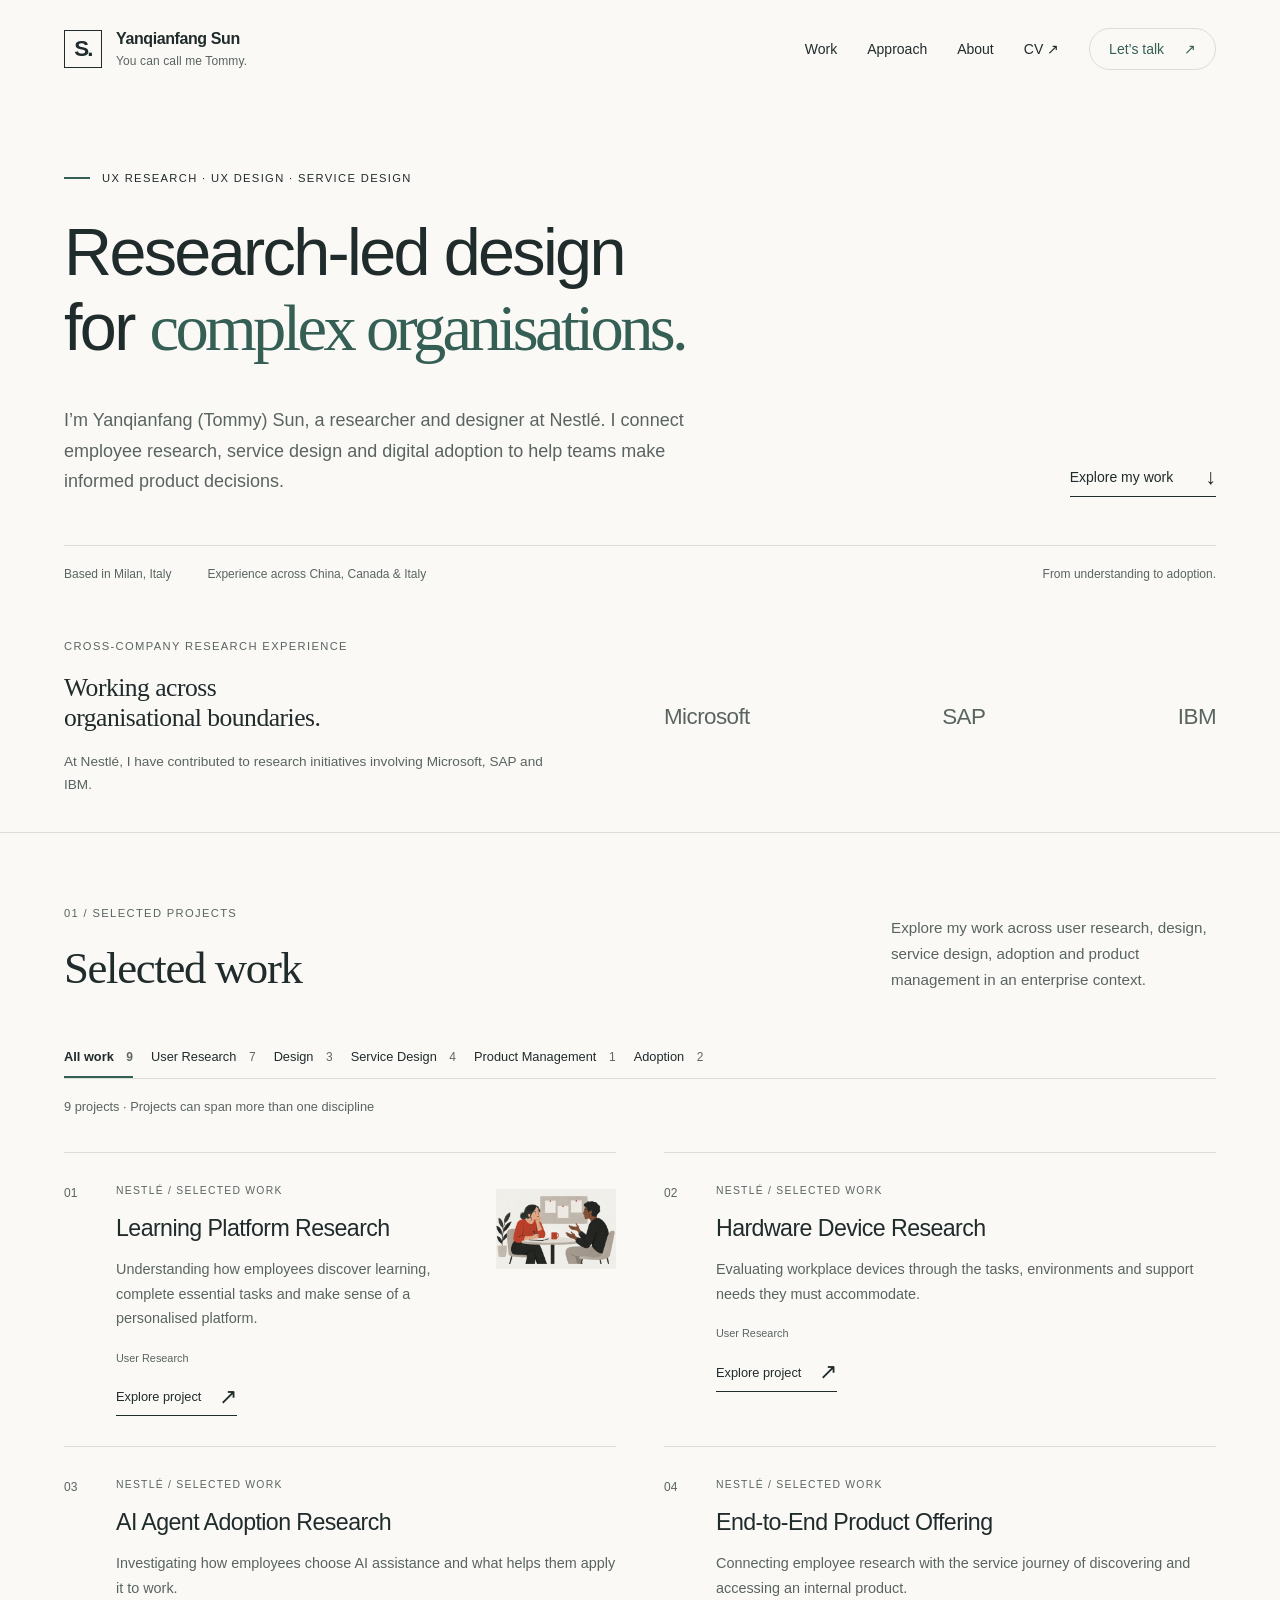
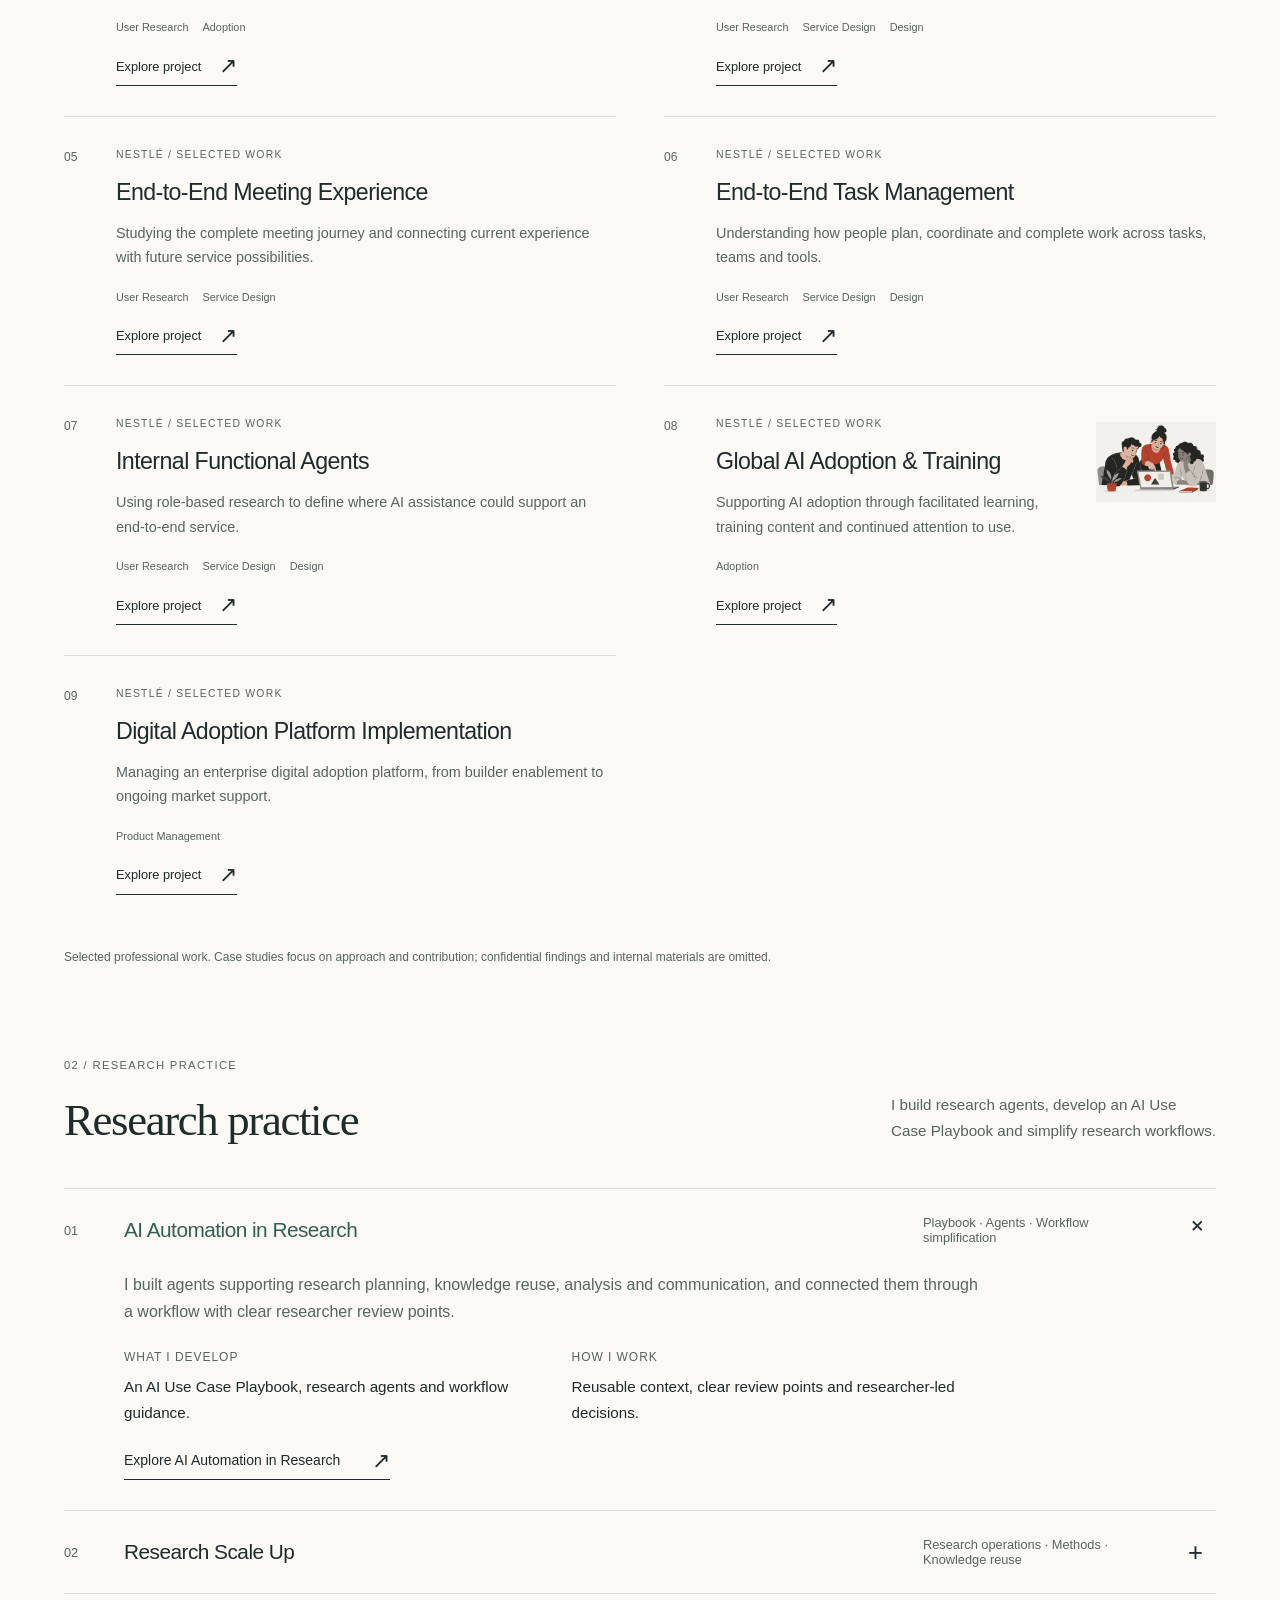
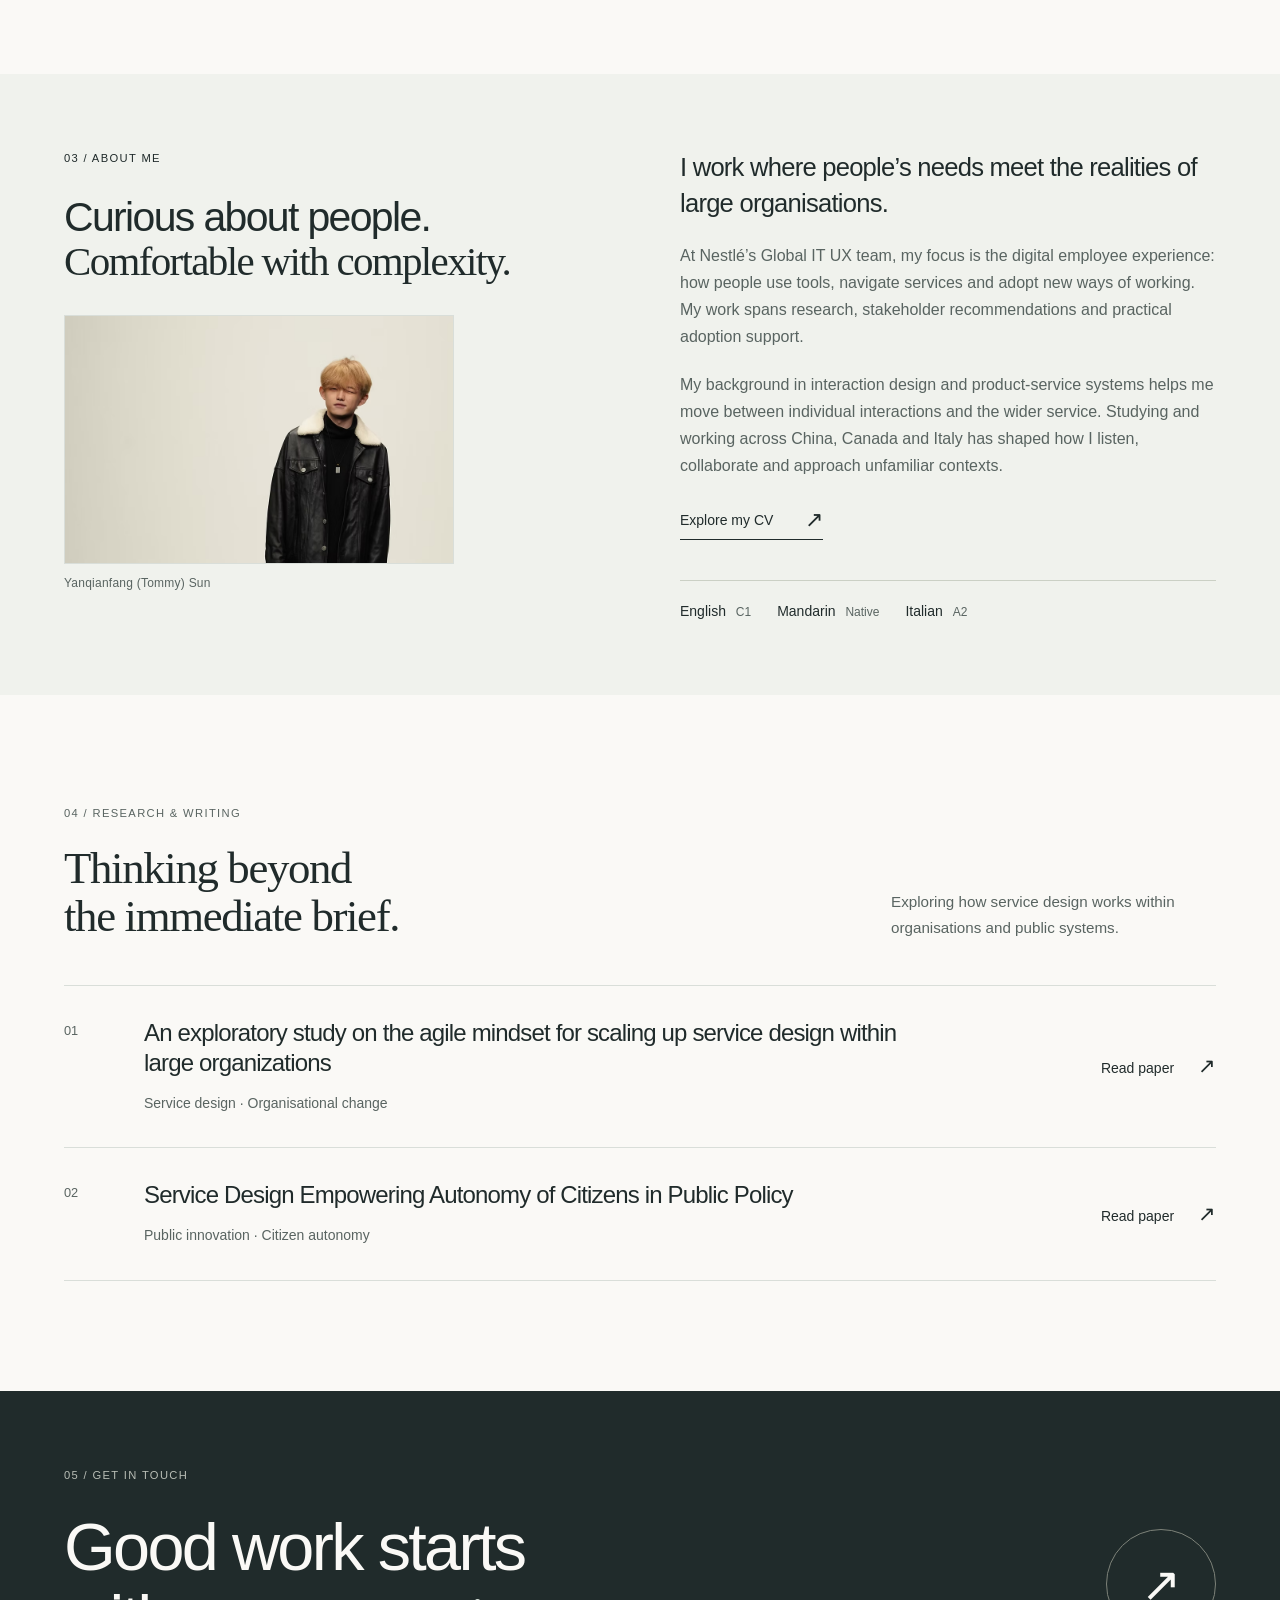
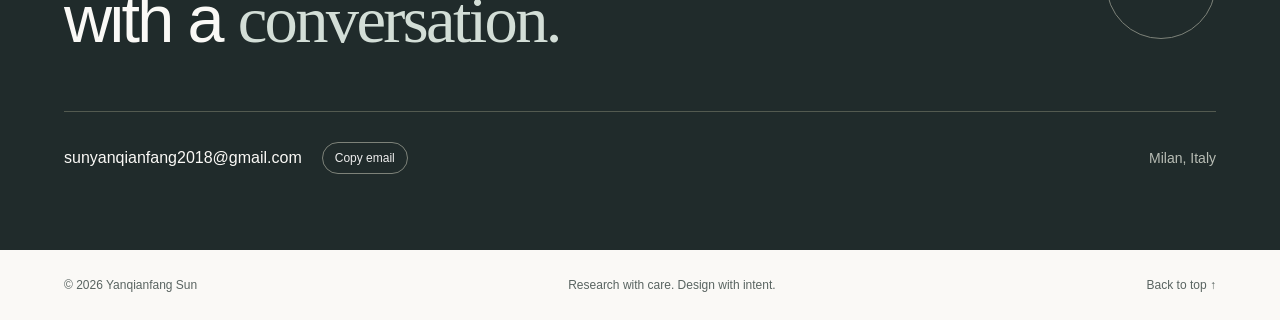
==== commit 71e9655a: "Add restrained illustrations and personal portrait" ====
--- a/index.html
+++ b/index.html
@@ -9,7 +9,7 @@
   <link rel="icon" type="image/svg+xml" href="data:image/svg+xml,%3Csvg xmlns='http://www.w3.org/2000/svg' viewBox='0 0 40 40'%3E%3Crect width='40' height='40' rx='8' fill='%23cc3528'/%3E%3Ctext x='20' y='28' text-anchor='middle' font-family='Arial' font-weight='700' font-size='25' fill='white'%3ES%3C/text%3E%3C/svg%3E">
   <link rel="stylesheet" href="style.css">
   <script src="site.js" defer></script>
-  <link rel="stylesheet" href="portfolio-update.css?v=20260928">
+  <link rel="stylesheet" href="portfolio-update.css?v=20260928b">
 </head>
 <body>
   <a class="skip-link" href="#main">Skip to content</a>
@@ -41,14 +41,14 @@
         </div>
         <p id="filter-status" role="status" aria-live="polite" aria-atomic="true"></p>
       </div>
-      <div class="work-grid project-gallery"><article class="work-card compact project-card" data-categories="user-research"><span class="project-index" aria-hidden="true">01</span><div class="work-copy"><p class="eyebrow">Nestlé / Selected work</p><h3><a href="learning-platform.html">Learning Platform Research</a></h3><p>Understanding how employees discover learning, complete essential tasks and make sense of a personalised platform.</p><div class="tags"><span>User Research</span></div><a class="text-link" href="learning-platform.html">Explore project <span aria-hidden="true">↗</span></a></div></article><article class="work-card compact project-card" data-categories="user-research"><span class="project-index" aria-hidden="true">02</span><div class="work-copy"><p class="eyebrow">Nestlé / Selected work</p><h3><a href="hardware-devices.html">Hardware Device Research</a></h3><p>Evaluating workplace devices through the tasks, environments and support needs they must accommodate.</p><div class="tags"><span>User Research</span></div><a class="text-link" href="hardware-devices.html">Explore project <span aria-hidden="true">↗</span></a></div></article><article class="work-card compact project-card" data-categories="user-research adoption"><span class="project-index" aria-hidden="true">03</span><div class="work-copy"><p class="eyebrow">Nestlé / Selected work</p><h3><a href="agent-adoption-research.html">AI Agent Adoption Research</a></h3><p>Investigating how employees choose AI assistance and what helps them apply it to work.</p><div class="tags"><span>User Research</span><span>Adoption</span></div><a class="text-link" href="agent-adoption-research.html">Explore project <span aria-hidden="true">↗</span></a></div></article><article class="work-card compact project-card" data-categories="user-research service-design design"><span class="project-index" aria-hidden="true">04</span><div class="work-copy"><p class="eyebrow">Nestlé / Selected work</p><h3><a href="product-offering.html">End-to-End Product Offering</a></h3><p>Connecting employee research with the service journey of discovering and accessing an internal product.</p><div class="tags"><span>User Research</span><span>Service Design</span><span>Design</span></div><a class="text-link" href="product-offering.html">Explore project <span aria-hidden="true">↗</span></a></div></article><article class="work-card compact project-card" data-categories="user-research service-design"><span class="project-index" aria-hidden="true">05</span><div class="work-copy"><p class="eyebrow">Nestlé / Selected work</p><h3><a href="meeting-experience.html">End-to-End Meeting Experience</a></h3><p>Studying the complete meeting journey and connecting current experience with future service possibilities.</p><div class="tags"><span>User Research</span><span>Service Design</span></div><a class="text-link" href="meeting-experience.html">Explore project <span aria-hidden="true">↗</span></a></div></article><article class="work-card compact project-card" data-categories="user-research service-design design"><span class="project-index" aria-hidden="true">06</span><div class="work-copy"><p class="eyebrow">Nestlé / Selected work</p><h3><a href="task-management.html">End-to-End Task Management</a></h3><p>Understanding how people plan, coordinate and complete work across tasks, teams and tools.</p><div class="tags"><span>User Research</span><span>Service Design</span><span>Design</span></div><a class="text-link" href="task-management.html">Explore project <span aria-hidden="true">↗</span></a></div></article><article class="work-card compact project-card" data-categories="user-research service-design design"><span class="project-index" aria-hidden="true">07</span><div class="work-copy"><p class="eyebrow">Nestlé / Selected work</p><h3><a href="functional-agents.html">Internal Functional Agents</a></h3><p>Using role-based research to define where AI assistance could support an end-to-end service.</p><div class="tags"><span>User Research</span><span>Service Design</span><span>Design</span></div><a class="text-link" href="functional-agents.html">Explore project <span aria-hidden="true">↗</span></a></div></article><article class="work-card compact project-card" data-categories="adoption"><span class="project-index" aria-hidden="true">08</span><div class="work-copy"><p class="eyebrow">Nestlé / Selected work</p><h3><a href="ai-training.html">Global AI Adoption &amp; Training</a></h3><p>Supporting AI adoption through facilitated learning, training content and continued attention to use.</p><div class="tags"><span>Adoption</span></div><a class="text-link" href="ai-training.html">Explore project <span aria-hidden="true">↗</span></a></div></article><article class="work-card compact project-card" data-categories="product-management"><span class="project-index" aria-hidden="true">09</span><div class="work-copy"><p class="eyebrow">Nestlé / Selected work</p><h3><a href="internal-product-implementation.html">Digital Adoption Platform Implementation</a></h3><p>Managing an enterprise digital adoption platform, from builder enablement to ongoing market support.</p><div class="tags"><span>Product Management</span></div><a class="text-link" href="internal-product-implementation.html">Explore project <span aria-hidden="true">↗</span></a></div></article></div>
+      <div class="work-grid project-gallery"><article class="work-card compact project-card" data-categories="user-research"><span class="project-index" aria-hidden="true">01</span><div class="work-copy"><img class="editorial-illustration" src="research-listening.png" alt="Concept illustration of a researcher listening." width="1536" height="1024" loading="lazy" decoding="async"><p class="eyebrow">Nestlé / Selected work</p><h3><a href="learning-platform.html">Learning Platform Research</a></h3><p>Understanding how employees discover learning, complete essential tasks and make sense of a personalised platform.</p><div class="tags"><span>User Research</span></div><a class="text-link" href="learning-platform.html">Explore project <span aria-hidden="true">↗</span></a></div></article><article class="work-card compact project-card" data-categories="user-research"><span class="project-index" aria-hidden="true">02</span><div class="work-copy"><p class="eyebrow">Nestlé / Selected work</p><h3><a href="hardware-devices.html">Hardware Device Research</a></h3><p>Evaluating workplace devices through the tasks, environments and support needs they must accommodate.</p><div class="tags"><span>User Research</span></div><a class="text-link" href="hardware-devices.html">Explore project <span aria-hidden="true">↗</span></a></div></article><article class="work-card compact project-card" data-categories="user-research adoption"><span class="project-index" aria-hidden="true">03</span><div class="work-copy"><p class="eyebrow">Nestlé / Selected work</p><h3><a href="agent-adoption-research.html">AI Agent Adoption Research</a></h3><p>Investigating how employees choose AI assistance and what helps them apply it to work.</p><div class="tags"><span>User Research</span><span>Adoption</span></div><a class="text-link" href="agent-adoption-research.html">Explore project <span aria-hidden="true">↗</span></a></div></article><article class="work-card compact project-card" data-categories="user-research service-design design"><span class="project-index" aria-hidden="true">04</span><div class="work-copy"><p class="eyebrow">Nestlé / Selected work</p><h3><a href="product-offering.html">End-to-End Product Offering</a></h3><p>Connecting employee research with the service journey of discovering and accessing an internal product.</p><div class="tags"><span>User Research</span><span>Service Design</span><span>Design</span></div><a class="text-link" href="product-offering.html">Explore project <span aria-hidden="true">↗</span></a></div></article><article class="work-card compact project-card" data-categories="user-research service-design"><span class="project-index" aria-hidden="true">05</span><div class="work-copy"><p class="eyebrow">Nestlé / Selected work</p><h3><a href="meeting-experience.html">End-to-End Meeting Experience</a></h3><p>Studying the complete meeting journey and connecting current experience with future service possibilities.</p><div class="tags"><span>User Research</span><span>Service Design</span></div><a class="text-link" href="meeting-experience.html">Explore project <span aria-hidden="true">↗</span></a></div></article><article class="work-card compact project-card" data-categories="user-research service-design design"><span class="project-index" aria-hidden="true">06</span><div class="work-copy"><p class="eyebrow">Nestlé / Selected work</p><h3><a href="task-management.html">End-to-End Task Management</a></h3><p>Understanding how people plan, coordinate and complete work across tasks, teams and tools.</p><div class="tags"><span>User Research</span><span>Service Design</span><span>Design</span></div><a class="text-link" href="task-management.html">Explore project <span aria-hidden="true">↗</span></a></div></article><article class="work-card compact project-card" data-categories="user-research service-design design"><span class="project-index" aria-hidden="true">07</span><div class="work-copy"><p class="eyebrow">Nestlé / Selected work</p><h3><a href="functional-agents.html">Internal Functional Agents</a></h3><p>Using role-based research to define where AI assistance could support an end-to-end service.</p><div class="tags"><span>User Research</span><span>Service Design</span><span>Design</span></div><a class="text-link" href="functional-agents.html">Explore project <span aria-hidden="true">↗</span></a></div></article><article class="work-card compact project-card" data-categories="adoption"><span class="project-index" aria-hidden="true">08</span><div class="work-copy"><img class="editorial-illustration" src="digital-facilitation.png" alt="Concept illustration of a facilitator supporting learning." width="1536" height="1024" loading="lazy" decoding="async"><p class="eyebrow">Nestlé / Selected work</p><h3><a href="ai-training.html">Global AI Adoption &amp; Training</a></h3><p>Supporting AI adoption through facilitated learning, training content and continued attention to use.</p><div class="tags"><span>Adoption</span></div><a class="text-link" href="ai-training.html">Explore project <span aria-hidden="true">↗</span></a></div></article><article class="work-card compact project-card" data-categories="product-management"><span class="project-index" aria-hidden="true">09</span><div class="work-copy"><p class="eyebrow">Nestlé / Selected work</p><h3><a href="internal-product-implementation.html">Digital Adoption Platform Implementation</a></h3><p>Managing an enterprise digital adoption platform, from builder enablement to ongoing market support.</p><div class="tags"><span>Product Management</span></div><a class="text-link" href="internal-product-implementation.html">Explore project <span aria-hidden="true">↗</span></a></div></article></div>
 <p class="illustration-note">Selected professional work. Case studies focus on approach and contribution; confidential findings and internal materials are omitted.</p>
     </section>
     <section class="container methods-section" id="methods" aria-labelledby="methods-title">
 <div class="section-heading"><div><p class="eyebrow">02 / Research practice</p><h2 id="methods-title">Research practice</h2></div><p>I build research agents, develop an AI Use Case Playbook and simplify research workflows.</p></div>
 <div class="method-list"><details class="method" open><summary><span class="method-index">01</span><span class="method-name">AI Automation in Research</span><span class="method-category">Playbook · Agents · Workflow simplification</span><span class="method-toggle" aria-hidden="true">+</span></summary><div class="method-body"><p>I built agents supporting research planning, knowledge reuse, analysis and communication, and connected them through a workflow with clear researcher review points.</p><dl><div><dt>What I develop</dt><dd>An AI Use Case Playbook, research agents and workflow guidance.</dd></div><div><dt>How I work</dt><dd>Reusable context, clear review points and researcher-led decisions.</dd></div></dl><a class="text-link" href="research-practice.html#automation">Explore AI Automation in Research <span aria-hidden="true">↗</span></a></div></details>
 <details class="method"><summary><span class="method-index">02</span><span class="method-name">Research Scale Up</span><span class="method-category">Research operations · Methods · Knowledge reuse</span><span class="method-toggle" aria-hidden="true">+</span></summary><div class="method-body"><p>I support research at scale through shared processes, methods, reusable learning and UX maturity workshops.</p><dl><div><dt>Supporting work</dt><dd>Intake roadmaps, research guidance and report templates.</dd></div><div><dt>Purpose</dt><dd>Help teams plan research consistently and carry learning into future decisions.</dd></div></dl><a class="text-link" href="research-practice.html#scale-up">Explore Research Scale Up <span aria-hidden="true">↗</span></a></div></details></div></section>
-    <section class="about-section" id="about" aria-labelledby="about-title"><div class="container about-layout"><div><p class="eyebrow">03 / About me</p><h2 id="about-title">Curious about people.<br><em>Comfortable with complexity.</em></h2></div><div class="about-body"><p class="large-copy">I work where people’s needs meet the realities of large organisations.</p><p>At Nestlé’s Global IT UX team, my focus is the digital employee experience: how people use tools, navigate services and adopt new ways of working. My work spans research, stakeholder recommendations and practical adoption support.</p><p>My background in interaction design and product-service systems helps me move between individual interactions and the wider service. Studying and working across China, Canada and Italy has shaped how I listen, collaborate and approach unfamiliar contexts.</p><a class="text-link" href="cv.html">Explore my CV <span aria-hidden="true">↗</span></a><div class="language-line"><span>English <small>C1</small></span><span>Mandarin <small>Native</small></span><span>Italian <small>A2</small></span></div></div></div></section>
+    <section class="about-section" id="about" aria-labelledby="about-title"><div class="container about-layout"><div><p class="eyebrow">03 / About me</p><h2 id="about-title">Curious about people.<br><em>Comfortable with complexity.</em></h2><figure class="about-portrait"><img src="yanqianfang-portrait.avif" alt="Yanqianfang (Tommy) Sun" width="974" height="618" loading="lazy" decoding="async"><figcaption>Yanqianfang (Tommy) Sun</figcaption></figure></div><div class="about-body"><p class="large-copy">I work where people’s needs meet the realities of large organisations.</p><p>At Nestlé’s Global IT UX team, my focus is the digital employee experience: how people use tools, navigate services and adopt new ways of working. My work spans research, stakeholder recommendations and practical adoption support.</p><p>My background in interaction design and product-service systems helps me move between individual interactions and the wider service. Studying and working across China, Canada and Italy has shaped how I listen, collaborate and approach unfamiliar contexts.</p><a class="text-link" href="cv.html">Explore my CV <span aria-hidden="true">↗</span></a><div class="language-line"><span>English <small>C1</small></span><span>Mandarin <small>Native</small></span><span>Italian <small>A2</small></span></div></div></div></section>
     <section class="container writing-section" id="writing" aria-labelledby="writing-title"><div class="section-heading"><div><p class="eyebrow">04 / Research & writing</p><h2 id="writing-title">Thinking beyond<br><em>the immediate brief.</em></h2></div><p>Exploring how service design works within organisations and public systems.</p></div><a class="paper-row" href="https://www.researchgate.net/publication/384446736_An_exploratory_study_on_the_agile_mindset_for_scaling_up_service_design_within_large_organizations" target="_blank" rel="noopener noreferrer"><span class="paper-index">01</span><div><h3>An exploratory study on the agile mindset for scaling up service design within large organizations</h3><p>Service design · Organisational change</p></div><span class="paper-link">Read paper <span aria-hidden="true">↗</span><span class="sr-only"> (opens in new tab)</span></span></a><a class="paper-row" href="https://www.researchgate.net/publication/371905313_Service_Design_Empowering_Autonomy_of_Citizens_in_Public_Policy_-_Reflecting_on_the_implication_of_service_design_in_public_policy_to_raise_citizens%27_autonomy" target="_blank" rel="noopener noreferrer"><span class="paper-index">02</span><div><h3>Service Design Empowering Autonomy of Citizens in Public Policy</h3><p>Public innovation · Citizen autonomy</p></div><span class="paper-link">Read paper <span aria-hidden="true">↗</span><span class="sr-only"> (opens in new tab)</span></span></a></section>
     <section class="contact-section" id="contact" aria-labelledby="contact-title"><div class="container"><p class="eyebrow">05 / Get in touch</p><div class="contact-main"><h2 id="contact-title">Good work starts<br>with a <em>conversation.</em></h2><a class="contact-arrow" href="mailto:sunyanqianfang2018@gmail.com" aria-label="Email Tommy"><span aria-hidden="true">↗</span></a></div><div class="contact-bottom"><a href="mailto:sunyanqianfang2018@gmail.com">sunyanqianfang2018@gmail.com</a><button class="copy-email" type="button">Copy email</button><span id="copy-status" role="status"></span><span class="contact-location">Milan, Italy</span></div></div></section>
   </main>
--- a/portfolio-update.css
+++ b/portfolio-update.css
@@ -18,3 +18,6 @@
 .agent-types{list-style:none;padding:0;margin:24px 0 0;display:grid;grid-template-columns:1fr 1fr;gap:22px 28px}.agent-types li{border-top:1px solid var(--line);padding-top:15px;font-size:.9rem;line-height:1.7}.agent-types strong{display:block;font-weight:500;color:var(--ink);margin-bottom:6px}.agent-types span{color:var(--muted)}
 @media(max-width:760px){.site-header{min-height:85px}.hero{padding-top:38px}.hero h1{font-size:clamp(2.5rem,8vw,3.5rem)}.hero-context{margin-top:30px}.collaboration-section{gap:22px;padding-block:28px}.company-list{gap:28px}.company-list li{font-size:1.2rem}.work-section{padding-block:48px}.project-gallery{grid-template-columns:1fr}.project-card.compact{gap:10px;grid-template-columns:26px minmax(0,1fr);padding:26px 0}.project-card .work-copy{padding:0}.project-card .work-copy h3{font-size:1.4rem}.project-filters{gap:0 16px}.project-filters button{font-size:.78rem;padding-block:10px}.detail-hero h1{font-size:2.6rem}.detail-intro{font-size:1.05rem}.detail-meta{grid-template-columns:1fr;gap:22px}.agent-types{grid-template-columns:1fr}.methods-section{padding-bottom:55px}.about-section{padding-block:55px}}
 }
+
+/* Small visual accents, keeping the project index text-led. */
+@media screen{.project-card .work-copy{display:block}.project-card .work-copy>.text-link{margin-top:0}.editorial-illustration{float:right;width:120px;height:92px;object-fit:contain;margin:0 0 14px 22px;mix-blend-mode:multiply}.project-card .work-copy>.eyebrow{display:block}.project-card .work-copy>.tags{clear:both}.about-portrait{margin:32px 0 0;max-width:390px}.about-portrait img{display:block;width:100%;height:auto;border:1px solid var(--line)}.about-portrait figcaption{font-size:.75rem;color:var(--muted);margin-top:12px;letter-spacing:.02em}@media(max-width:760px){.editorial-illustration{width:94px;height:76px;margin-left:14px}.about-portrait{max-width:360px;margin-top:24px}}}
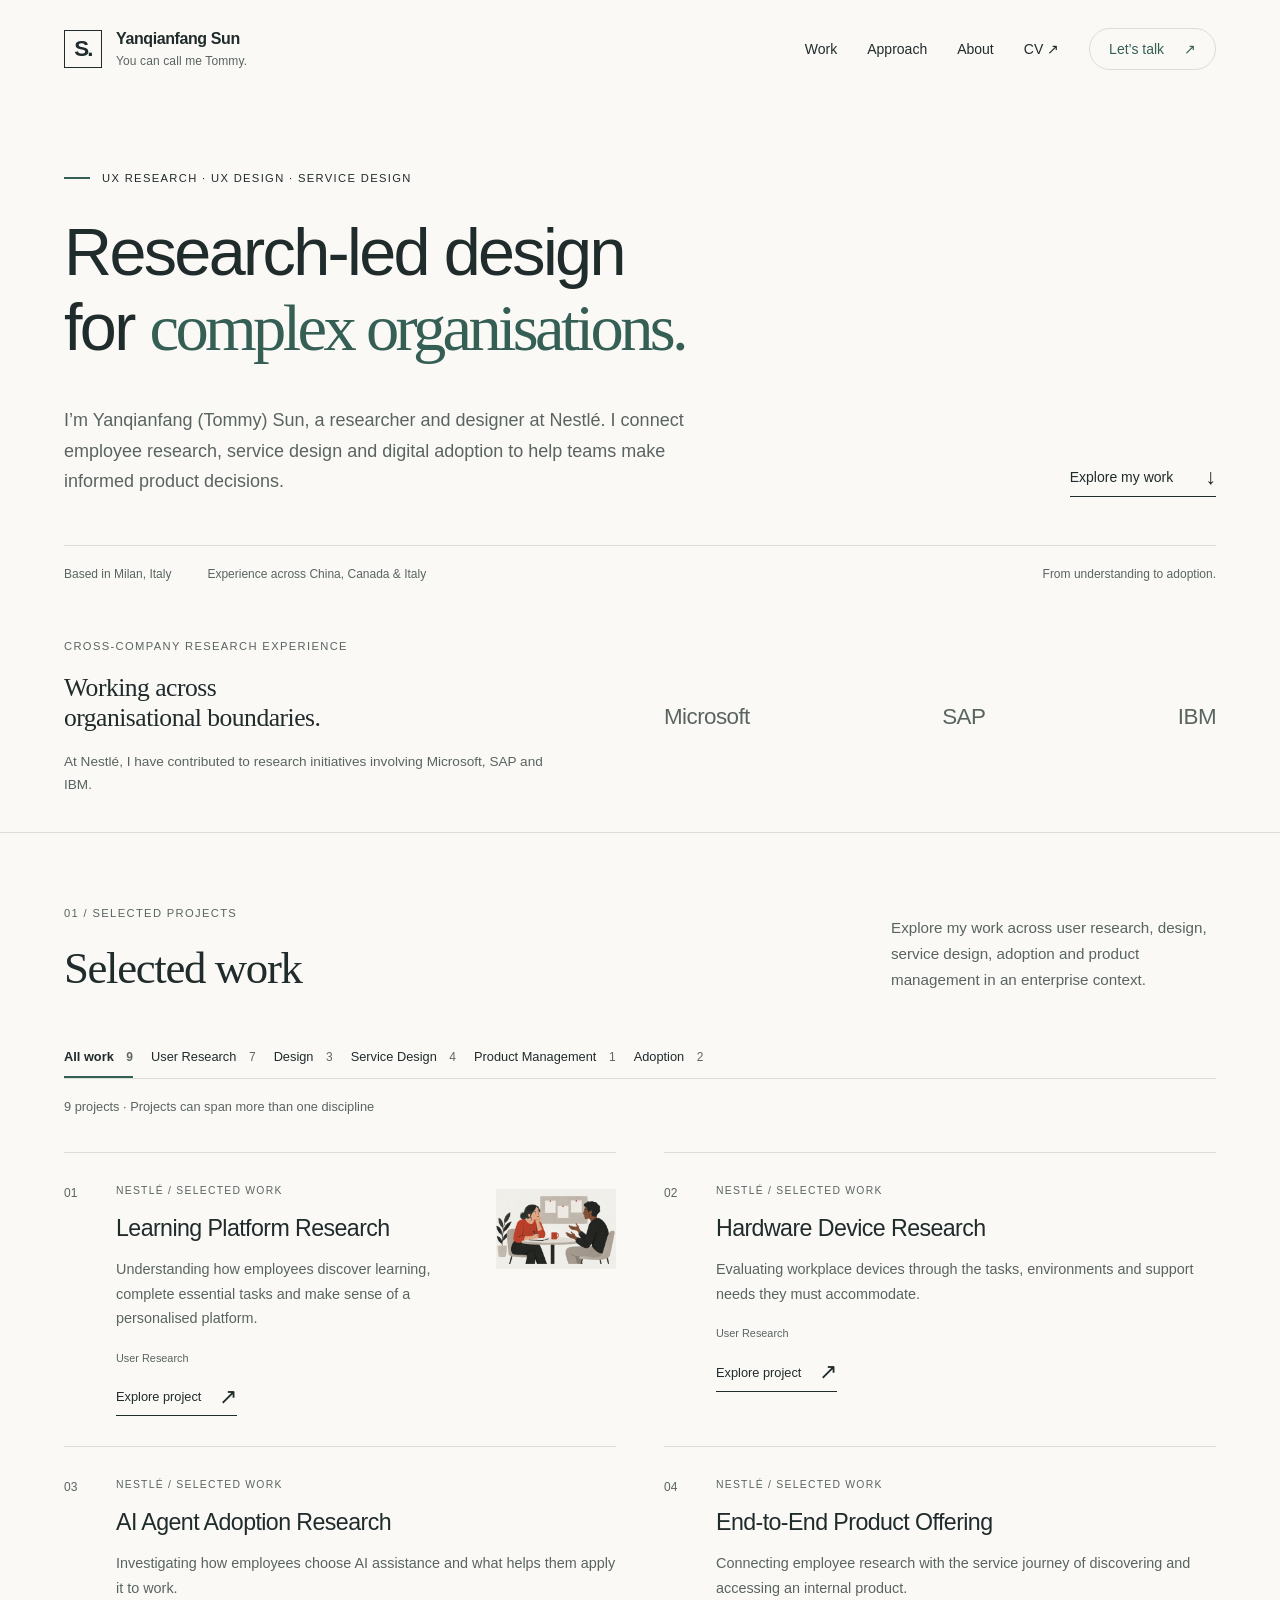
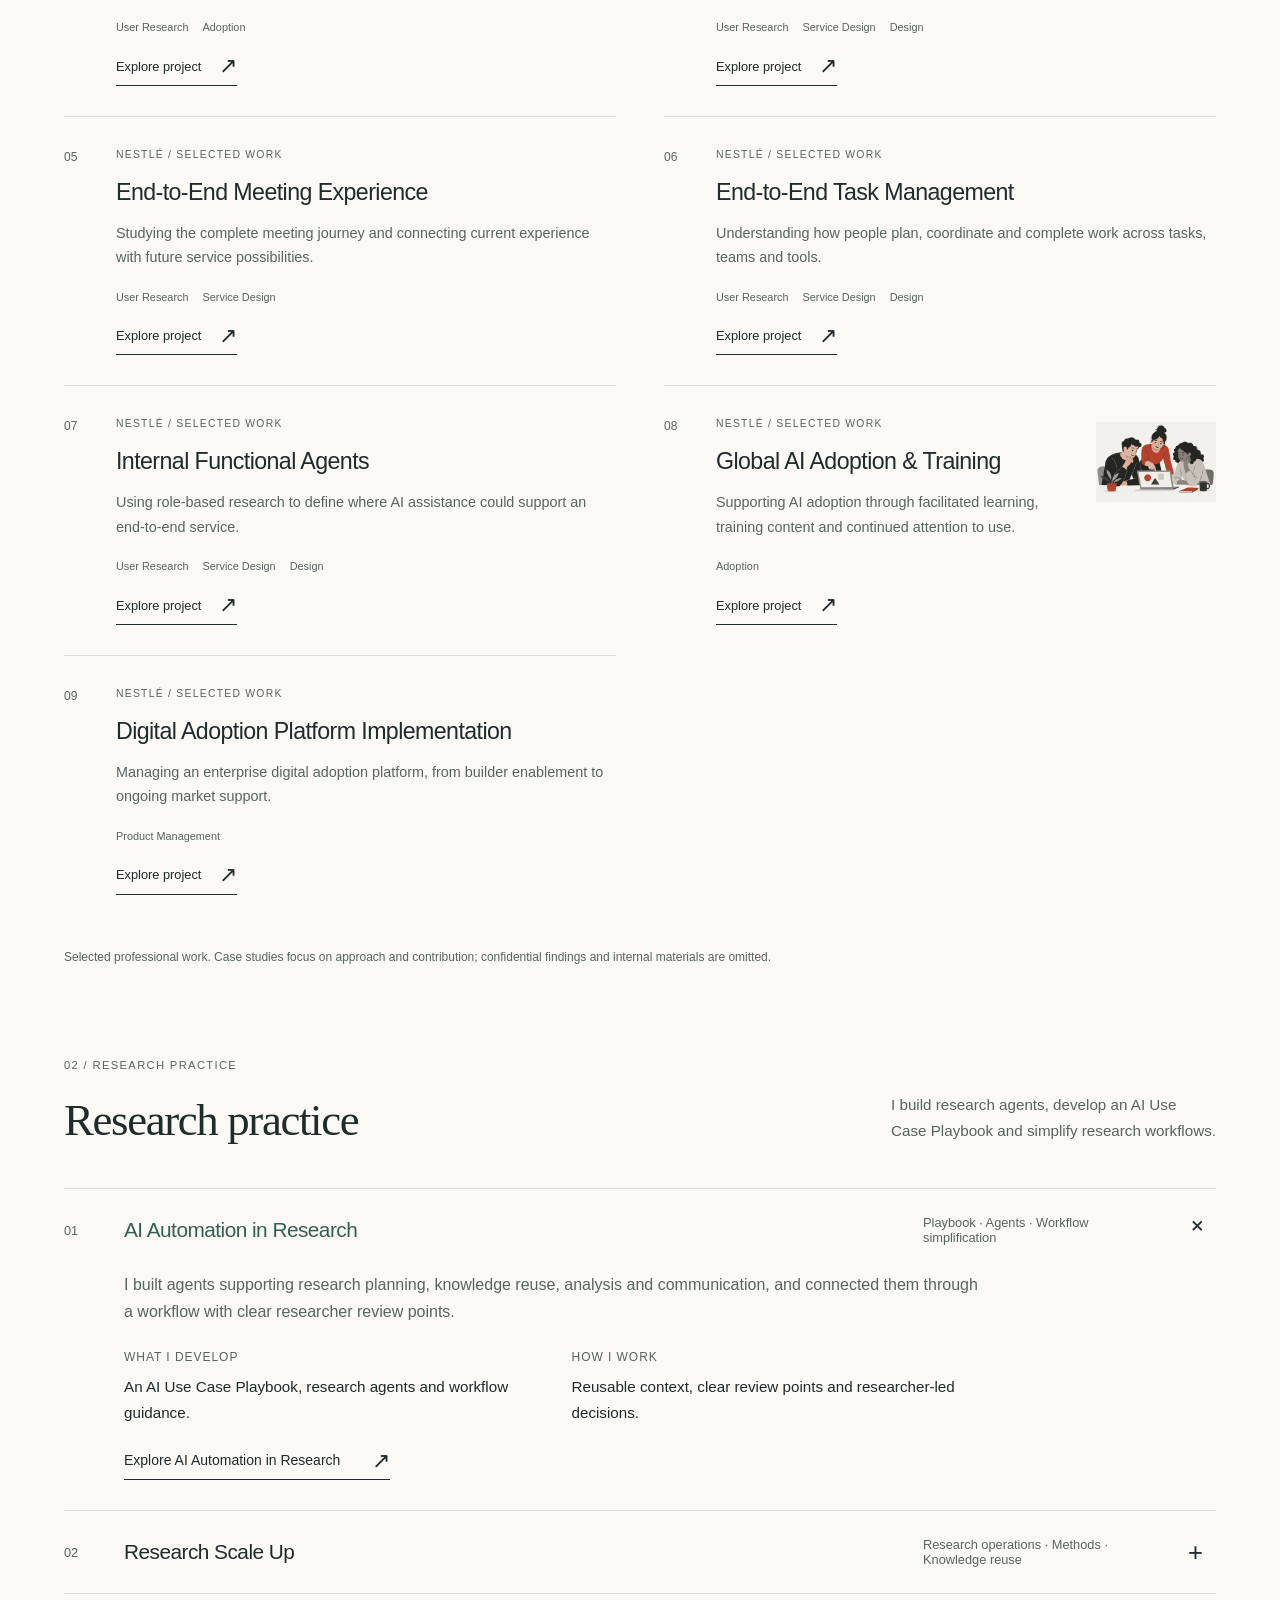
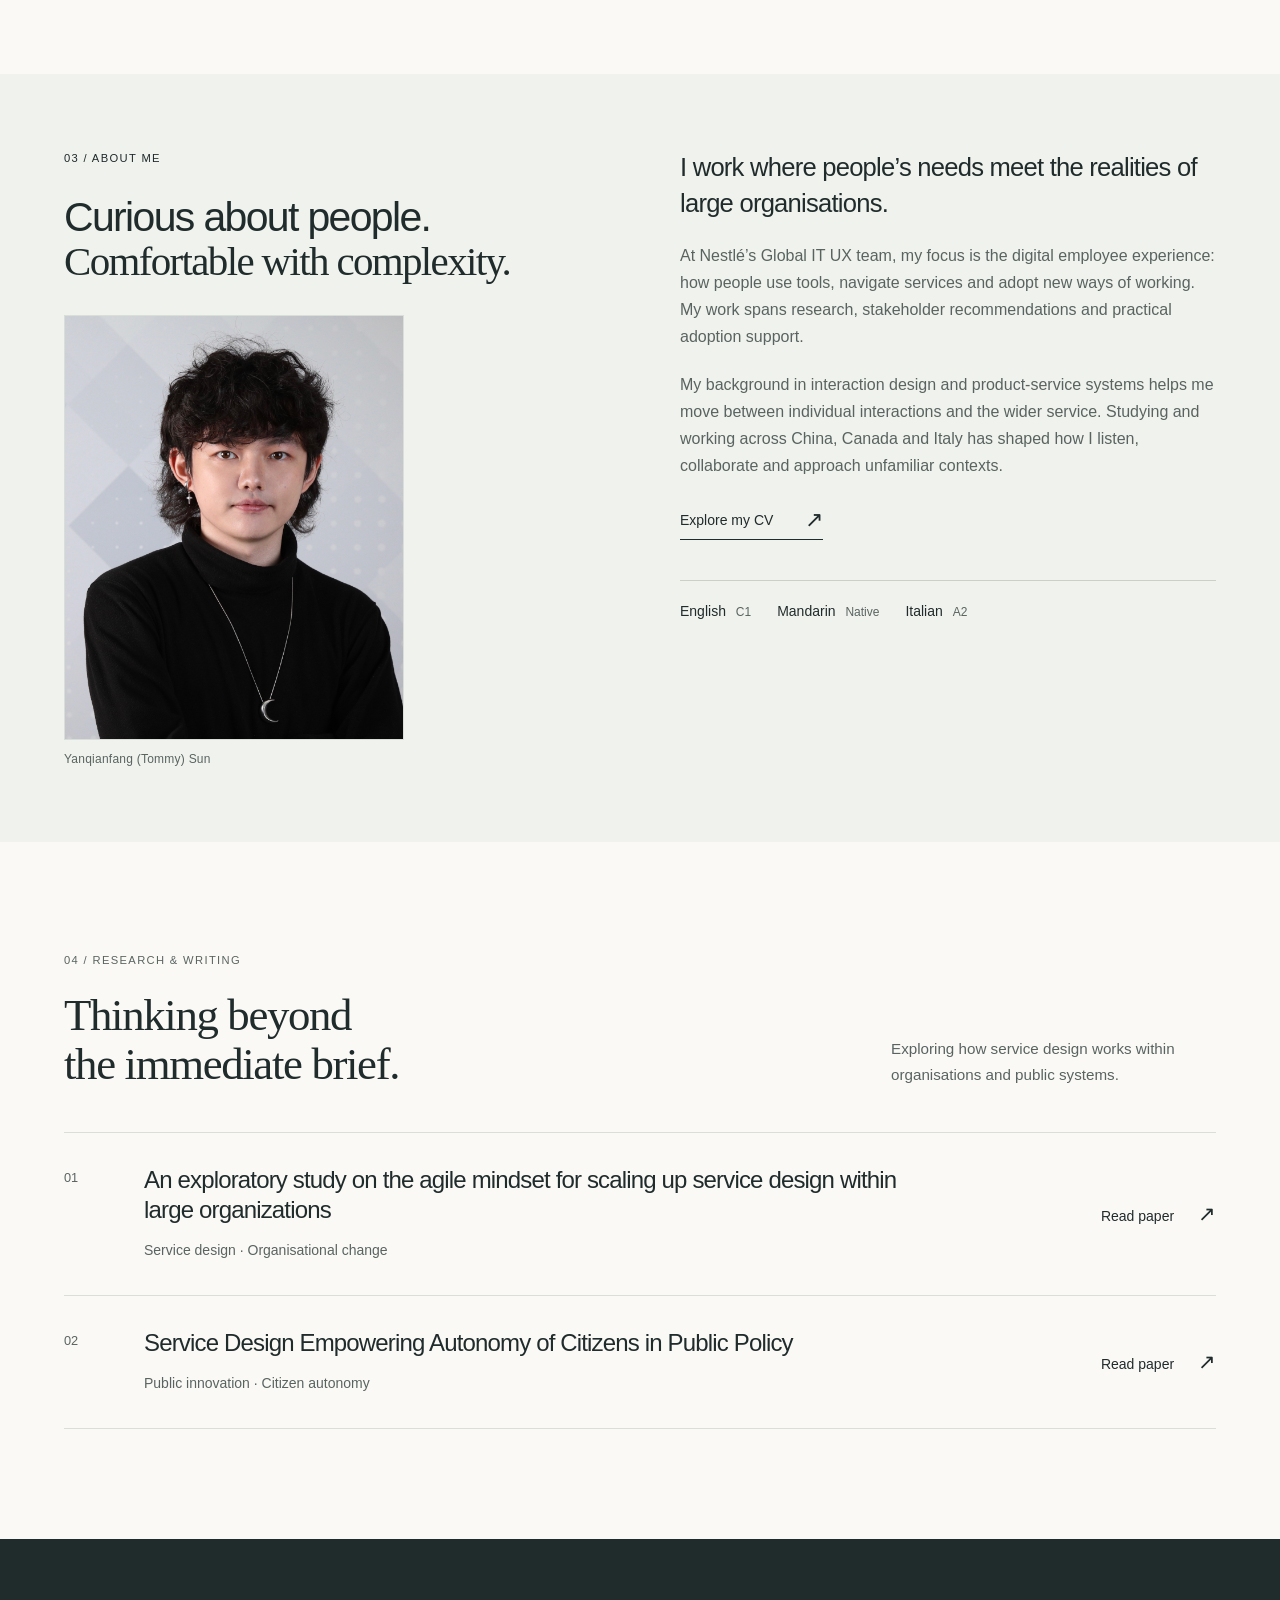
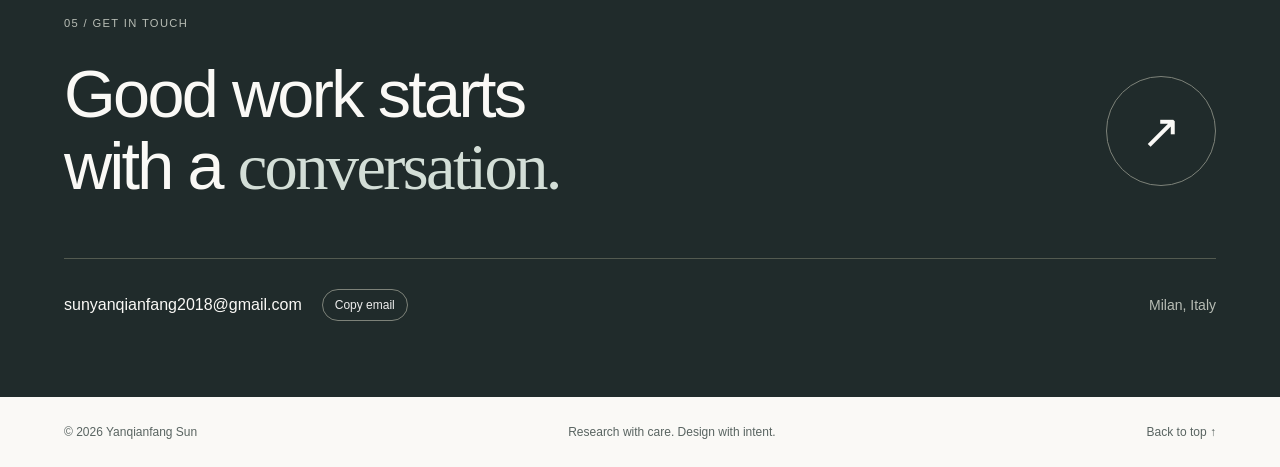
==== commit c9e695bb: "Use supplied portrait with responsive editorial crop" ====
--- a/index.html
+++ b/index.html
@@ -9,7 +9,7 @@
   <link rel="icon" type="image/svg+xml" href="data:image/svg+xml,%3Csvg xmlns='http://www.w3.org/2000/svg' viewBox='0 0 40 40'%3E%3Crect width='40' height='40' rx='8' fill='%23cc3528'/%3E%3Ctext x='20' y='28' text-anchor='middle' font-family='Arial' font-weight='700' font-size='25' fill='white'%3ES%3C/text%3E%3C/svg%3E">
   <link rel="stylesheet" href="style.css">
   <script src="site.js" defer></script>
-  <link rel="stylesheet" href="portfolio-update.css?v=20260928b">
+  <link rel="stylesheet" href="portfolio-update.css?v=20260928c">
 </head>
 <body>
   <a class="skip-link" href="#main">Skip to content</a>
@@ -48,7 +48,7 @@
 <div class="section-heading"><div><p class="eyebrow">02 / Research practice</p><h2 id="methods-title">Research practice</h2></div><p>I build research agents, develop an AI Use Case Playbook and simplify research workflows.</p></div>
 <div class="method-list"><details class="method" open><summary><span class="method-index">01</span><span class="method-name">AI Automation in Research</span><span class="method-category">Playbook · Agents · Workflow simplification</span><span class="method-toggle" aria-hidden="true">+</span></summary><div class="method-body"><p>I built agents supporting research planning, knowledge reuse, analysis and communication, and connected them through a workflow with clear researcher review points.</p><dl><div><dt>What I develop</dt><dd>An AI Use Case Playbook, research agents and workflow guidance.</dd></div><div><dt>How I work</dt><dd>Reusable context, clear review points and researcher-led decisions.</dd></div></dl><a class="text-link" href="research-practice.html#automation">Explore AI Automation in Research <span aria-hidden="true">↗</span></a></div></details>
 <details class="method"><summary><span class="method-index">02</span><span class="method-name">Research Scale Up</span><span class="method-category">Research operations · Methods · Knowledge reuse</span><span class="method-toggle" aria-hidden="true">+</span></summary><div class="method-body"><p>I support research at scale through shared processes, methods, reusable learning and UX maturity workshops.</p><dl><div><dt>Supporting work</dt><dd>Intake roadmaps, research guidance and report templates.</dd></div><div><dt>Purpose</dt><dd>Help teams plan research consistently and carry learning into future decisions.</dd></div></dl><a class="text-link" href="research-practice.html#scale-up">Explore Research Scale Up <span aria-hidden="true">↗</span></a></div></details></div></section>
-    <section class="about-section" id="about" aria-labelledby="about-title"><div class="container about-layout"><div><p class="eyebrow">03 / About me</p><h2 id="about-title">Curious about people.<br><em>Comfortable with complexity.</em></h2><figure class="about-portrait"><img src="yanqianfang-portrait.avif" alt="Yanqianfang (Tommy) Sun" width="974" height="618" loading="lazy" decoding="async"><figcaption>Yanqianfang (Tommy) Sun</figcaption></figure></div><div class="about-body"><p class="large-copy">I work where people’s needs meet the realities of large organisations.</p><p>At Nestlé’s Global IT UX team, my focus is the digital employee experience: how people use tools, navigate services and adopt new ways of working. My work spans research, stakeholder recommendations and practical adoption support.</p><p>My background in interaction design and product-service systems helps me move between individual interactions and the wider service. Studying and working across China, Canada and Italy has shaped how I listen, collaborate and approach unfamiliar contexts.</p><a class="text-link" href="cv.html">Explore my CV <span aria-hidden="true">↗</span></a><div class="language-line"><span>English <small>C1</small></span><span>Mandarin <small>Native</small></span><span>Italian <small>A2</small></span></div></div></div></section>
+    <section class="about-section" id="about" aria-labelledby="about-title"><div class="container about-layout"><div><p class="eyebrow">03 / About me</p><h2 id="about-title">Curious about people.<br><em>Comfortable with complexity.</em></h2><figure class="about-portrait"><div class="portrait-frame"><img src="yanqianfang-professional.jpg" alt="Yanqianfang (Tommy) Sun" width="6720" height="4300" loading="lazy" decoding="async"></div><figcaption>Yanqianfang (Tommy) Sun</figcaption></figure></div><div class="about-body"><p class="large-copy">I work where people’s needs meet the realities of large organisations.</p><p>At Nestlé’s Global IT UX team, my focus is the digital employee experience: how people use tools, navigate services and adopt new ways of working. My work spans research, stakeholder recommendations and practical adoption support.</p><p>My background in interaction design and product-service systems helps me move between individual interactions and the wider service. Studying and working across China, Canada and Italy has shaped how I listen, collaborate and approach unfamiliar contexts.</p><a class="text-link" href="cv.html">Explore my CV <span aria-hidden="true">↗</span></a><div class="language-line"><span>English <small>C1</small></span><span>Mandarin <small>Native</small></span><span>Italian <small>A2</small></span></div></div></div></section>
     <section class="container writing-section" id="writing" aria-labelledby="writing-title"><div class="section-heading"><div><p class="eyebrow">04 / Research & writing</p><h2 id="writing-title">Thinking beyond<br><em>the immediate brief.</em></h2></div><p>Exploring how service design works within organisations and public systems.</p></div><a class="paper-row" href="https://www.researchgate.net/publication/384446736_An_exploratory_study_on_the_agile_mindset_for_scaling_up_service_design_within_large_organizations" target="_blank" rel="noopener noreferrer"><span class="paper-index">01</span><div><h3>An exploratory study on the agile mindset for scaling up service design within large organizations</h3><p>Service design · Organisational change</p></div><span class="paper-link">Read paper <span aria-hidden="true">↗</span><span class="sr-only"> (opens in new tab)</span></span></a><a class="paper-row" href="https://www.researchgate.net/publication/371905313_Service_Design_Empowering_Autonomy_of_Citizens_in_Public_Policy_-_Reflecting_on_the_implication_of_service_design_in_public_policy_to_raise_citizens%27_autonomy" target="_blank" rel="noopener noreferrer"><span class="paper-index">02</span><div><h3>Service Design Empowering Autonomy of Citizens in Public Policy</h3><p>Public innovation · Citizen autonomy</p></div><span class="paper-link">Read paper <span aria-hidden="true">↗</span><span class="sr-only"> (opens in new tab)</span></span></a></section>
     <section class="contact-section" id="contact" aria-labelledby="contact-title"><div class="container"><p class="eyebrow">05 / Get in touch</p><div class="contact-main"><h2 id="contact-title">Good work starts<br>with a <em>conversation.</em></h2><a class="contact-arrow" href="mailto:sunyanqianfang2018@gmail.com" aria-label="Email Tommy"><span aria-hidden="true">↗</span></a></div><div class="contact-bottom"><a href="mailto:sunyanqianfang2018@gmail.com">sunyanqianfang2018@gmail.com</a><button class="copy-email" type="button">Copy email</button><span id="copy-status" role="status"></span><span class="contact-location">Milan, Italy</span></div></div></section>
   </main>
--- a/portfolio-update.css
+++ b/portfolio-update.css
@@ -21,3 +21,7 @@
 
 /* Small visual accents, keeping the project index text-led. */
 @media screen{.project-card .work-copy{display:block}.project-card .work-copy>.text-link{margin-top:0}.editorial-illustration{float:right;width:120px;height:92px;object-fit:contain;margin:0 0 14px 22px;mix-blend-mode:multiply}.project-card .work-copy>.eyebrow{display:block}.project-card .work-copy>.tags{clear:both}.about-portrait{margin:32px 0 0;max-width:390px}.about-portrait img{display:block;width:100%;height:auto;border:1px solid var(--line)}.about-portrait figcaption{font-size:.75rem;color:var(--muted);margin-top:12px;letter-spacing:.02em}@media(max-width:760px){.editorial-illustration{width:94px;height:76px;margin-left:14px}.about-portrait{max-width:360px;margin-top:24px}}}
+
+@media screen{.about-portrait{max-width:340px}.about-portrait img{aspect-ratio:4/5;object-fit:cover;object-position:51% 50%;height:auto}}
+
+@media screen{.portrait-frame{aspect-ratio:4/5;overflow:hidden;border:1px solid var(--line)}.portrait-frame img{width:100%;height:100%;border:0;object-fit:cover;object-position:51% 50%;transform:scale(1.45);transform-origin:51% 10%}}
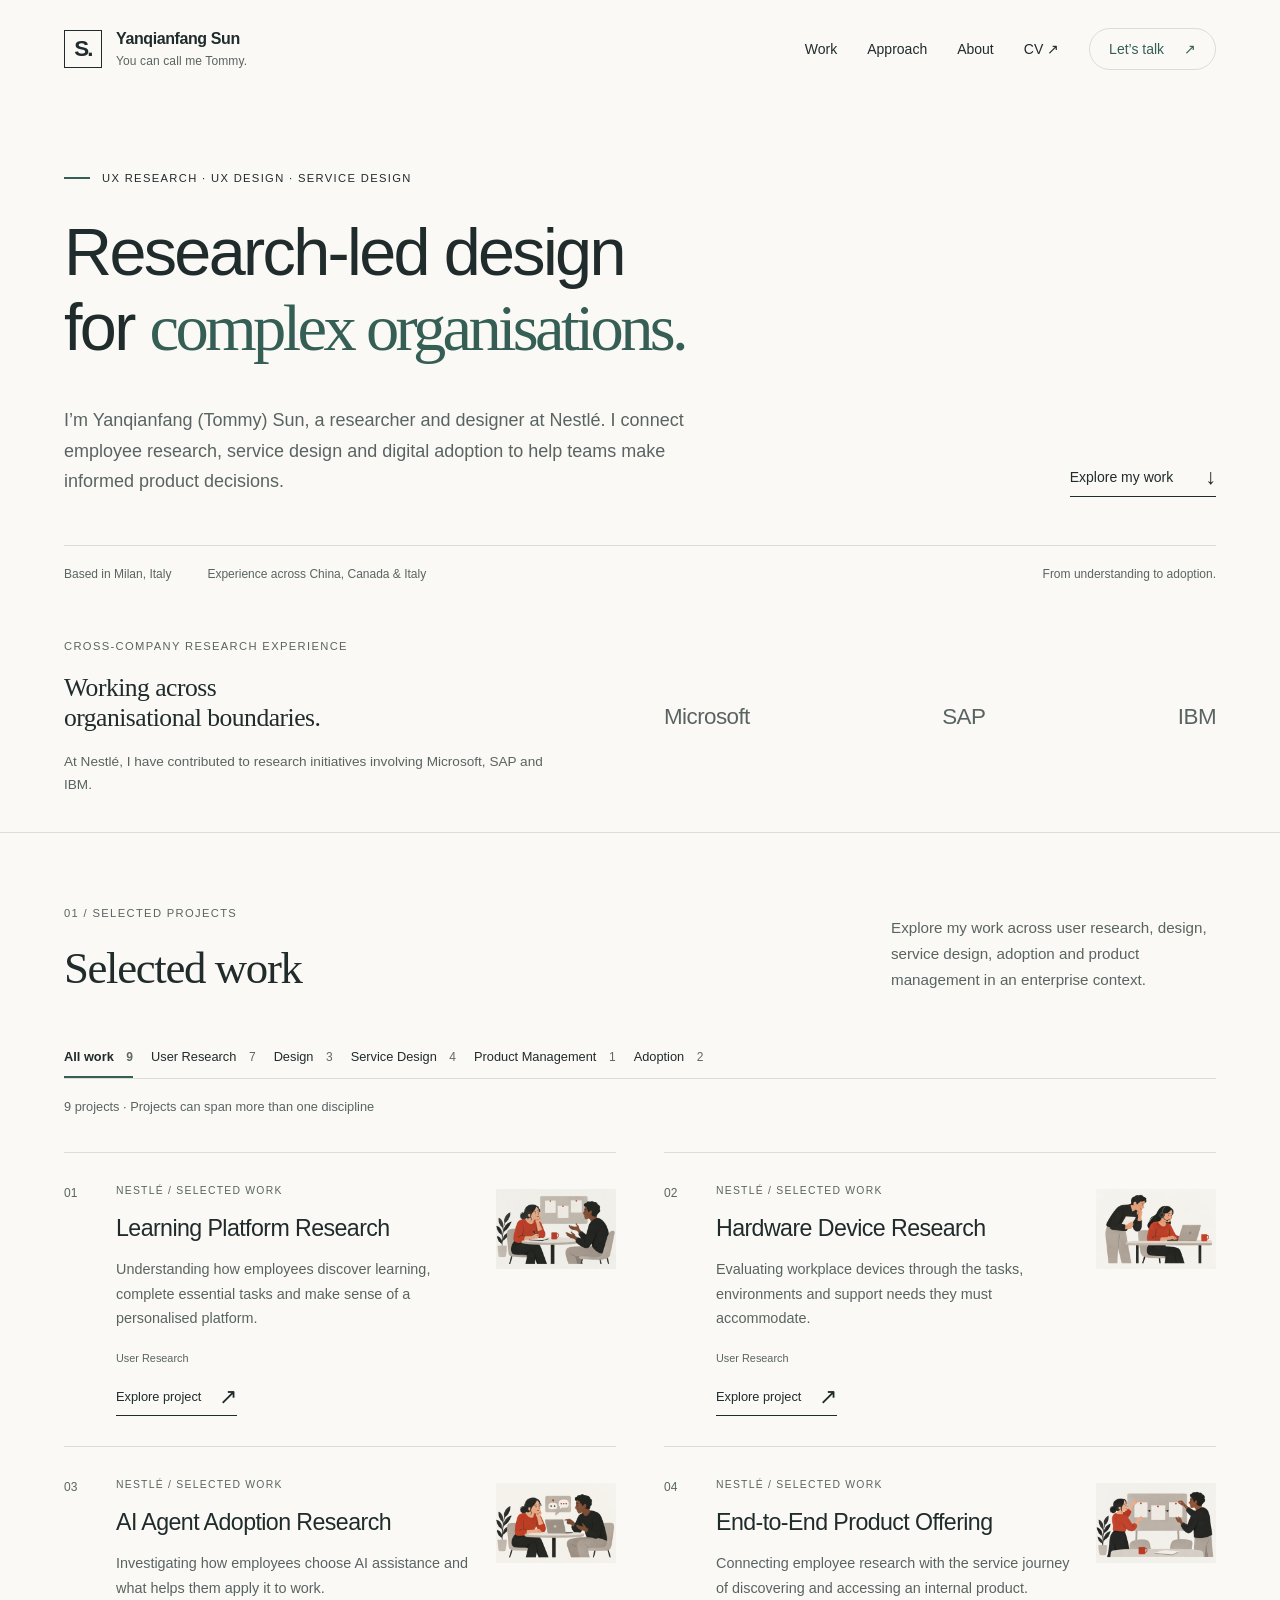
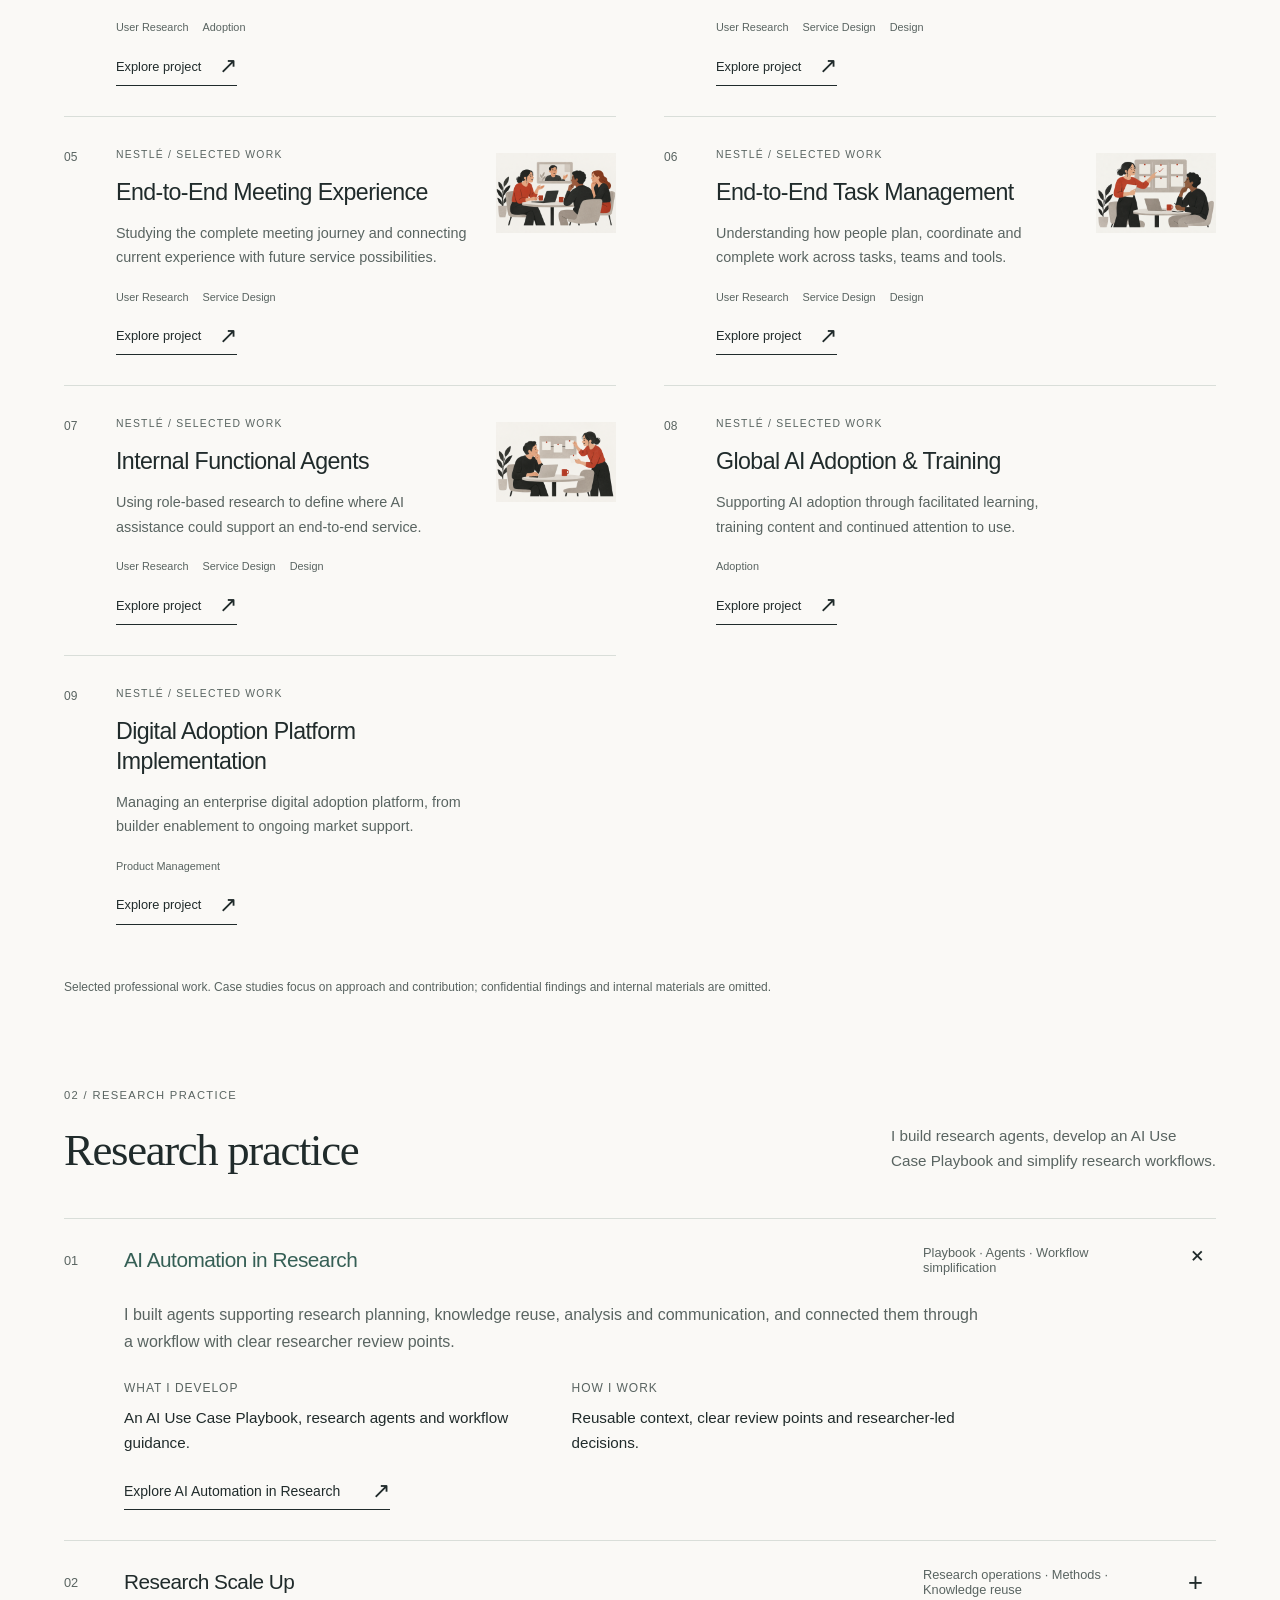
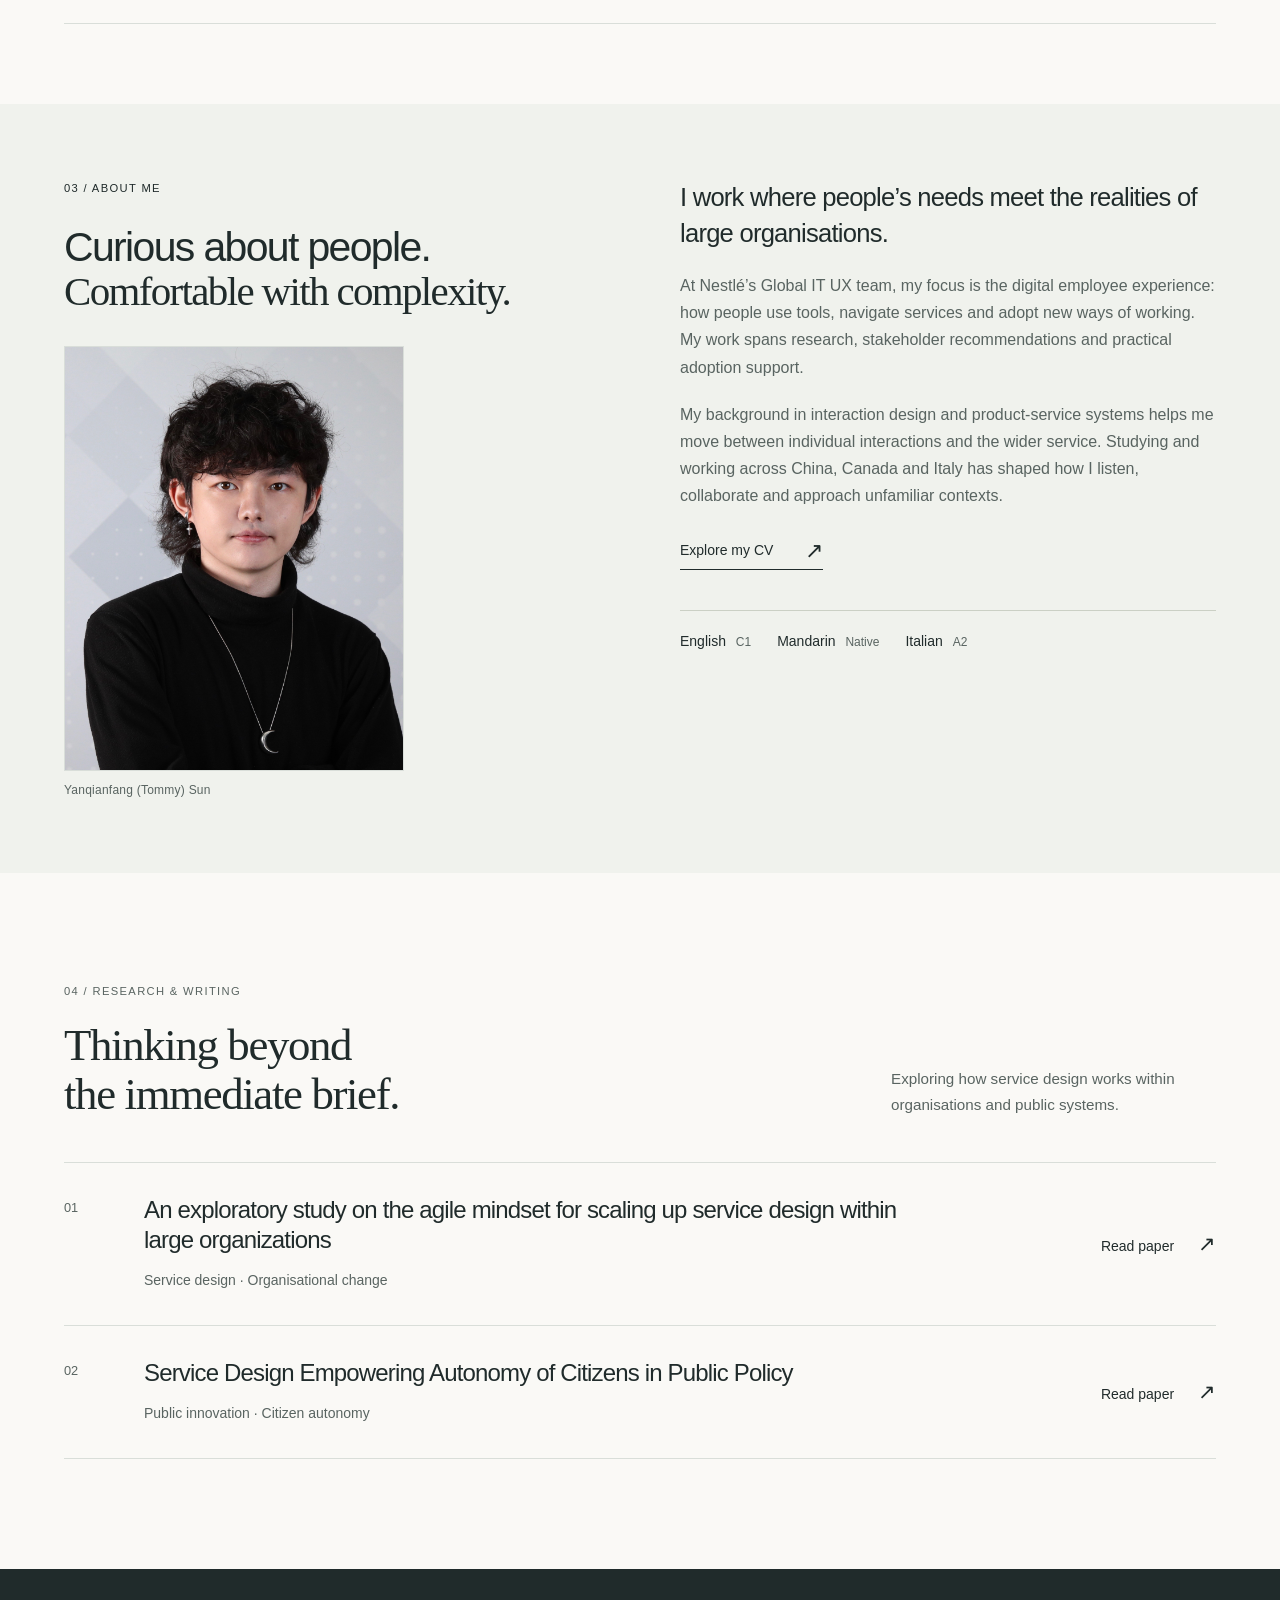
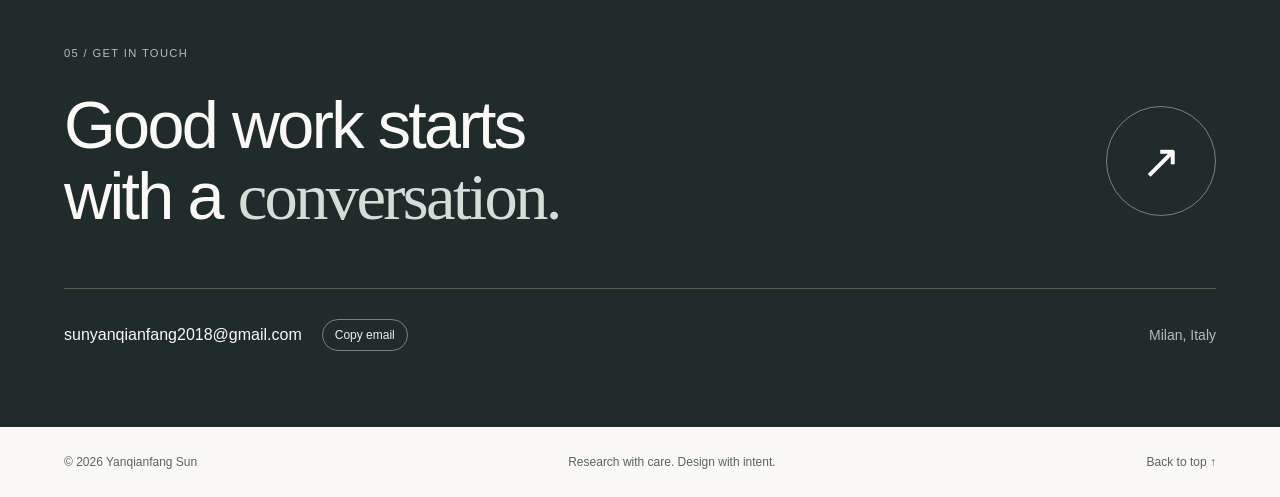
==== commit 71bbcdf6: "Add matching illustrations to all nine projects" ====
--- a/index.html
+++ b/index.html
@@ -9,7 +9,7 @@
   <link rel="icon" type="image/svg+xml" href="data:image/svg+xml,%3Csvg xmlns='http://www.w3.org/2000/svg' viewBox='0 0 40 40'%3E%3Crect width='40' height='40' rx='8' fill='%23cc3528'/%3E%3Ctext x='20' y='28' text-anchor='middle' font-family='Arial' font-weight='700' font-size='25' fill='white'%3ES%3C/text%3E%3C/svg%3E">
   <link rel="stylesheet" href="style.css">
   <script src="site.js" defer></script>
-  <link rel="stylesheet" href="portfolio-update.css?v=20260928c">
+  <link rel="stylesheet" href="portfolio-update.css?v=20260928d">
 </head>
 <body>
   <a class="skip-link" href="#main">Skip to content</a>
@@ -41,7 +41,7 @@
         </div>
         <p id="filter-status" role="status" aria-live="polite" aria-atomic="true"></p>
       </div>
-      <div class="work-grid project-gallery"><article class="work-card compact project-card" data-categories="user-research"><span class="project-index" aria-hidden="true">01</span><div class="work-copy"><img class="editorial-illustration" src="research-listening.png" alt="Concept illustration of a researcher listening." width="1536" height="1024" loading="lazy" decoding="async"><p class="eyebrow">Nestlé / Selected work</p><h3><a href="learning-platform.html">Learning Platform Research</a></h3><p>Understanding how employees discover learning, complete essential tasks and make sense of a personalised platform.</p><div class="tags"><span>User Research</span></div><a class="text-link" href="learning-platform.html">Explore project <span aria-hidden="true">↗</span></a></div></article><article class="work-card compact project-card" data-categories="user-research"><span class="project-index" aria-hidden="true">02</span><div class="work-copy"><p class="eyebrow">Nestlé / Selected work</p><h3><a href="hardware-devices.html">Hardware Device Research</a></h3><p>Evaluating workplace devices through the tasks, environments and support needs they must accommodate.</p><div class="tags"><span>User Research</span></div><a class="text-link" href="hardware-devices.html">Explore project <span aria-hidden="true">↗</span></a></div></article><article class="work-card compact project-card" data-categories="user-research adoption"><span class="project-index" aria-hidden="true">03</span><div class="work-copy"><p class="eyebrow">Nestlé / Selected work</p><h3><a href="agent-adoption-research.html">AI Agent Adoption Research</a></h3><p>Investigating how employees choose AI assistance and what helps them apply it to work.</p><div class="tags"><span>User Research</span><span>Adoption</span></div><a class="text-link" href="agent-adoption-research.html">Explore project <span aria-hidden="true">↗</span></a></div></article><article class="work-card compact project-card" data-categories="user-research service-design design"><span class="project-index" aria-hidden="true">04</span><div class="work-copy"><p class="eyebrow">Nestlé / Selected work</p><h3><a href="product-offering.html">End-to-End Product Offering</a></h3><p>Connecting employee research with the service journey of discovering and accessing an internal product.</p><div class="tags"><span>User Research</span><span>Service Design</span><span>Design</span></div><a class="text-link" href="product-offering.html">Explore project <span aria-hidden="true">↗</span></a></div></article><article class="work-card compact project-card" data-categories="user-research service-design"><span class="project-index" aria-hidden="true">05</span><div class="work-copy"><p class="eyebrow">Nestlé / Selected work</p><h3><a href="meeting-experience.html">End-to-End Meeting Experience</a></h3><p>Studying the complete meeting journey and connecting current experience with future service possibilities.</p><div class="tags"><span>User Research</span><span>Service Design</span></div><a class="text-link" href="meeting-experience.html">Explore project <span aria-hidden="true">↗</span></a></div></article><article class="work-card compact project-card" data-categories="user-research service-design design"><span class="project-index" aria-hidden="true">06</span><div class="work-copy"><p class="eyebrow">Nestlé / Selected work</p><h3><a href="task-management.html">End-to-End Task Management</a></h3><p>Understanding how people plan, coordinate and complete work across tasks, teams and tools.</p><div class="tags"><span>User Research</span><span>Service Design</span><span>Design</span></div><a class="text-link" href="task-management.html">Explore project <span aria-hidden="true">↗</span></a></div></article><article class="work-card compact project-card" data-categories="user-research service-design design"><span class="project-index" aria-hidden="true">07</span><div class="work-copy"><p class="eyebrow">Nestlé / Selected work</p><h3><a href="functional-agents.html">Internal Functional Agents</a></h3><p>Using role-based research to define where AI assistance could support an end-to-end service.</p><div class="tags"><span>User Research</span><span>Service Design</span><span>Design</span></div><a class="text-link" href="functional-agents.html">Explore project <span aria-hidden="true">↗</span></a></div></article><article class="work-card compact project-card" data-categories="adoption"><span class="project-index" aria-hidden="true">08</span><div class="work-copy"><img class="editorial-illustration" src="digital-facilitation.png" alt="Concept illustration of a facilitator supporting learning." width="1536" height="1024" loading="lazy" decoding="async"><p class="eyebrow">Nestlé / Selected work</p><h3><a href="ai-training.html">Global AI Adoption &amp; Training</a></h3><p>Supporting AI adoption through facilitated learning, training content and continued attention to use.</p><div class="tags"><span>Adoption</span></div><a class="text-link" href="ai-training.html">Explore project <span aria-hidden="true">↗</span></a></div></article><article class="work-card compact project-card" data-categories="product-management"><span class="project-index" aria-hidden="true">09</span><div class="work-copy"><p class="eyebrow">Nestlé / Selected work</p><h3><a href="internal-product-implementation.html">Digital Adoption Platform Implementation</a></h3><p>Managing an enterprise digital adoption platform, from builder enablement to ongoing market support.</p><div class="tags"><span>Product Management</span></div><a class="text-link" href="internal-product-implementation.html">Explore project <span aria-hidden="true">↗</span></a></div></article></div>
+      <div class="work-grid project-gallery"><article class="work-card compact project-card" data-categories="user-research"><span class="project-index" aria-hidden="true">01</span><div class="work-copy"><img class="editorial-illustration" src="research-listening.png" alt="Concept illustration of a researcher listening." width="1536" height="1024" loading="lazy" decoding="async"><p class="eyebrow">Nestlé / Selected work</p><h3><a href="learning-platform.html">Learning Platform Research</a></h3><p>Understanding how employees discover learning, complete essential tasks and make sense of a personalised platform.</p><div class="tags"><span>User Research</span></div><a class="text-link" href="learning-platform.html">Explore project <span aria-hidden="true">↗</span></a></div></article><article class="work-card compact project-card" data-categories="user-research"><span class="project-index" aria-hidden="true">02</span><div class="work-copy"><img class="editorial-illustration" src="illustration-hardware.png" alt="" width="1536" height="1024" loading="lazy" decoding="async"><p class="eyebrow">Nestlé / Selected work</p><h3><a href="hardware-devices.html">Hardware Device Research</a></h3><p>Evaluating workplace devices through the tasks, environments and support needs they must accommodate.</p><div class="tags"><span>User Research</span></div><a class="text-link" href="hardware-devices.html">Explore project <span aria-hidden="true">↗</span></a></div></article><article class="work-card compact project-card" data-categories="user-research adoption"><span class="project-index" aria-hidden="true">03</span><div class="work-copy"><img class="editorial-illustration" src="illustration-agent-adoption.png" alt="" width="1536" height="1024" loading="lazy" decoding="async"><p class="eyebrow">Nestlé / Selected work</p><h3><a href="agent-adoption-research.html">AI Agent Adoption Research</a></h3><p>Investigating how employees choose AI assistance and what helps them apply it to work.</p><div class="tags"><span>User Research</span><span>Adoption</span></div><a class="text-link" href="agent-adoption-research.html">Explore project <span aria-hidden="true">↗</span></a></div></article><article class="work-card compact project-card" data-categories="user-research service-design design"><span class="project-index" aria-hidden="true">04</span><div class="work-copy"><img class="editorial-illustration" src="illustration-product-offering.png" alt="" width="1536" height="1024" loading="lazy" decoding="async"><p class="eyebrow">Nestlé / Selected work</p><h3><a href="product-offering.html">End-to-End Product Offering</a></h3><p>Connecting employee research with the service journey of discovering and accessing an internal product.</p><div class="tags"><span>User Research</span><span>Service Design</span><span>Design</span></div><a class="text-link" href="product-offering.html">Explore project <span aria-hidden="true">↗</span></a></div></article><article class="work-card compact project-card" data-categories="user-research service-design"><span class="project-index" aria-hidden="true">05</span><div class="work-copy"><img class="editorial-illustration" src="illustration-meeting.png" alt="" width="1536" height="1024" loading="lazy" decoding="async"><p class="eyebrow">Nestlé / Selected work</p><h3><a href="meeting-experience.html">End-to-End Meeting Experience</a></h3><p>Studying the complete meeting journey and connecting current experience with future service possibilities.</p><div class="tags"><span>User Research</span><span>Service Design</span></div><a class="text-link" href="meeting-experience.html">Explore project <span aria-hidden="true">↗</span></a></div></article><article class="work-card compact project-card" data-categories="user-research service-design design"><span class="project-index" aria-hidden="true">06</span><div class="work-copy"><img class="editorial-illustration" src="illustration-task-management.png" alt="" width="1536" height="1024" loading="lazy" decoding="async"><p class="eyebrow">Nestlé / Selected work</p><h3><a href="task-management.html">End-to-End Task Management</a></h3><p>Understanding how people plan, coordinate and complete work across tasks, teams and tools.</p><div class="tags"><span>User Research</span><span>Service Design</span><span>Design</span></div><a class="text-link" href="task-management.html">Explore project <span aria-hidden="true">↗</span></a></div></article><article class="work-card compact project-card" data-categories="user-research service-design design"><span class="project-index" aria-hidden="true">07</span><div class="work-copy"><img class="editorial-illustration" src="illustration-functional-agents.png" alt="" width="1536" height="1024" loading="lazy" decoding="async"><p class="eyebrow">Nestlé / Selected work</p><h3><a href="functional-agents.html">Internal Functional Agents</a></h3><p>Using role-based research to define where AI assistance could support an end-to-end service.</p><div class="tags"><span>User Research</span><span>Service Design</span><span>Design</span></div><a class="text-link" href="functional-agents.html">Explore project <span aria-hidden="true">↗</span></a></div></article><article class="work-card compact project-card" data-categories="adoption"><span class="project-index" aria-hidden="true">08</span><div class="work-copy"><img class="editorial-illustration" src="digital-facilitation.png" alt="Concept illustration of a facilitator supporting learning." width="1536" height="1024" loading="lazy" decoding="async"><p class="eyebrow">Nestlé / Selected work</p><h3><a href="ai-training.html">Global AI Adoption &amp; Training</a></h3><p>Supporting AI adoption through facilitated learning, training content and continued attention to use.</p><div class="tags"><span>Adoption</span></div><a class="text-link" href="ai-training.html">Explore project <span aria-hidden="true">↗</span></a></div></article><article class="work-card compact project-card" data-categories="product-management"><span class="project-index" aria-hidden="true">09</span><div class="work-copy"><img class="editorial-illustration" src="illustration-product-implementation.png" alt="" width="1536" height="1024" loading="lazy" decoding="async"><p class="eyebrow">Nestlé / Selected work</p><h3><a href="internal-product-implementation.html">Digital Adoption Platform Implementation</a></h3><p>Managing an enterprise digital adoption platform, from builder enablement to ongoing market support.</p><div class="tags"><span>Product Management</span></div><a class="text-link" href="internal-product-implementation.html">Explore project <span aria-hidden="true">↗</span></a></div></article></div>
 <p class="illustration-note">Selected professional work. Case studies focus on approach and contribution; confidential findings and internal materials are omitted.</p>
     </section>
     <section class="container methods-section" id="methods" aria-labelledby="methods-title">
--- a/portfolio-update.css
+++ b/portfolio-update.css
@@ -25,3 +25,5 @@
 @media screen{.about-portrait{max-width:340px}.about-portrait img{aspect-ratio:4/5;object-fit:cover;object-position:51% 50%;height:auto}}
 
 @media screen{.portrait-frame{aspect-ratio:4/5;overflow:hidden;border:1px solid var(--line)}.portrait-frame img{width:100%;height:100%;border:0;object-fit:cover;object-position:51% 50%;transform:scale(1.45);transform-origin:51% 10%}}
+
+@media screen{.case-thumbnail{float:right;width:150px;height:100px;object-fit:contain;margin:0 0 20px 28px;mix-blend-mode:multiply}.detail-hero .detail-meta{clear:both}@media(max-width:760px){.case-thumbnail{width:96px;height:64px;margin-left:16px}}}
